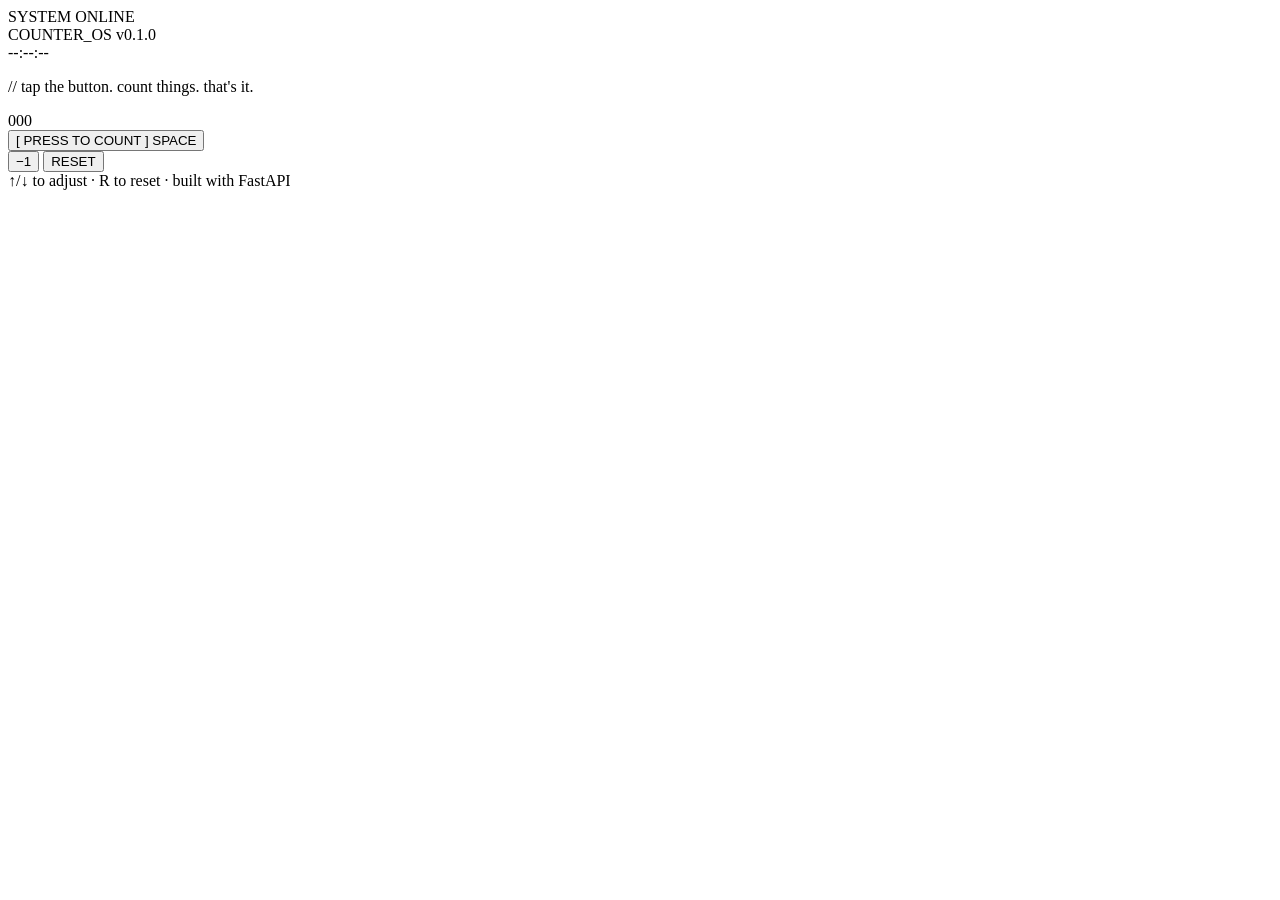
==== frontend/index.html @ a890f817 "ok" ====
<!doctype html>
<html lang="en">
<head>
<meta charset="utf-8" />
<meta name="viewport" content="width=device-width,initial-scale=1" />
<title>COUNTER.exe // press to count</title>
<link rel="preconnect" href="https://fonts.googleapis.com" />
<link rel="preconnect" href="https://fonts.gstatic.com" crossorigin />
<link href="https://fonts.googleapis.com/css2?family=JetBrains+Mono:wght@400;500;700;800&family=Space+Grotesk:wght@400;500;700&display=swap" rel="stylesheet" />
<link rel="stylesheet" href="/style.css" />
</head>
<body>
  <!-- Scanlines + grain overlay -->
  <div class="scanlines" aria-hidden="true"></div>
  <div class="grain" aria-hidden="true"></div>

  <!-- Floating status bar -->
  <header class="status">
    <div class="status__left">
      <span class="dot"></span>
      <span class="status__label">SYSTEM ONLINE</span>
    </div>
    <div class="status__center">COUNTER_OS v0.1.0</div>
    <div class="status__right">
      <span id="clock">--:--:--</span>
    </div>
  </header>

  <main class="stage">
    <!-- Big type label -->
    <p class="kicker">// tap the button. count things. that's it.</p>

    <!-- The number — the hero -->
    <div class="counter" id="counter" data-value="0">
      <span class="counter__num" id="num">000</span>
      <span class="counter__caret" aria-hidden="true"></span>
    </div>

    <!-- Button -->
    <div class="cta-row">
      <button class="btn btn--primary" id="inc" type="button">
        <span class="btn__bracket">[</span>
        <span class="btn__label">PRESS TO COUNT</span>
        <span class="btn__bracket">]</span>
        <span class="btn__key">SPACE</span>
      </button>
    </div>

    <!-- Mini actions -->
    <div class="mini">
      <button class="chip" id="dec" type="button">−1</button>
      <button class="chip chip--danger" id="reset" type="button">RESET</button>
    </div>

    <!-- Marquee log -->
    <div class="log" id="log" aria-live="polite"></div>
  </main>

  <footer class="foot">
    <span>↑/↓ to adjust · R to reset · built with FastAPI</span>
  </footer>

  <script src="/app.js"></script>
</body>
</html>
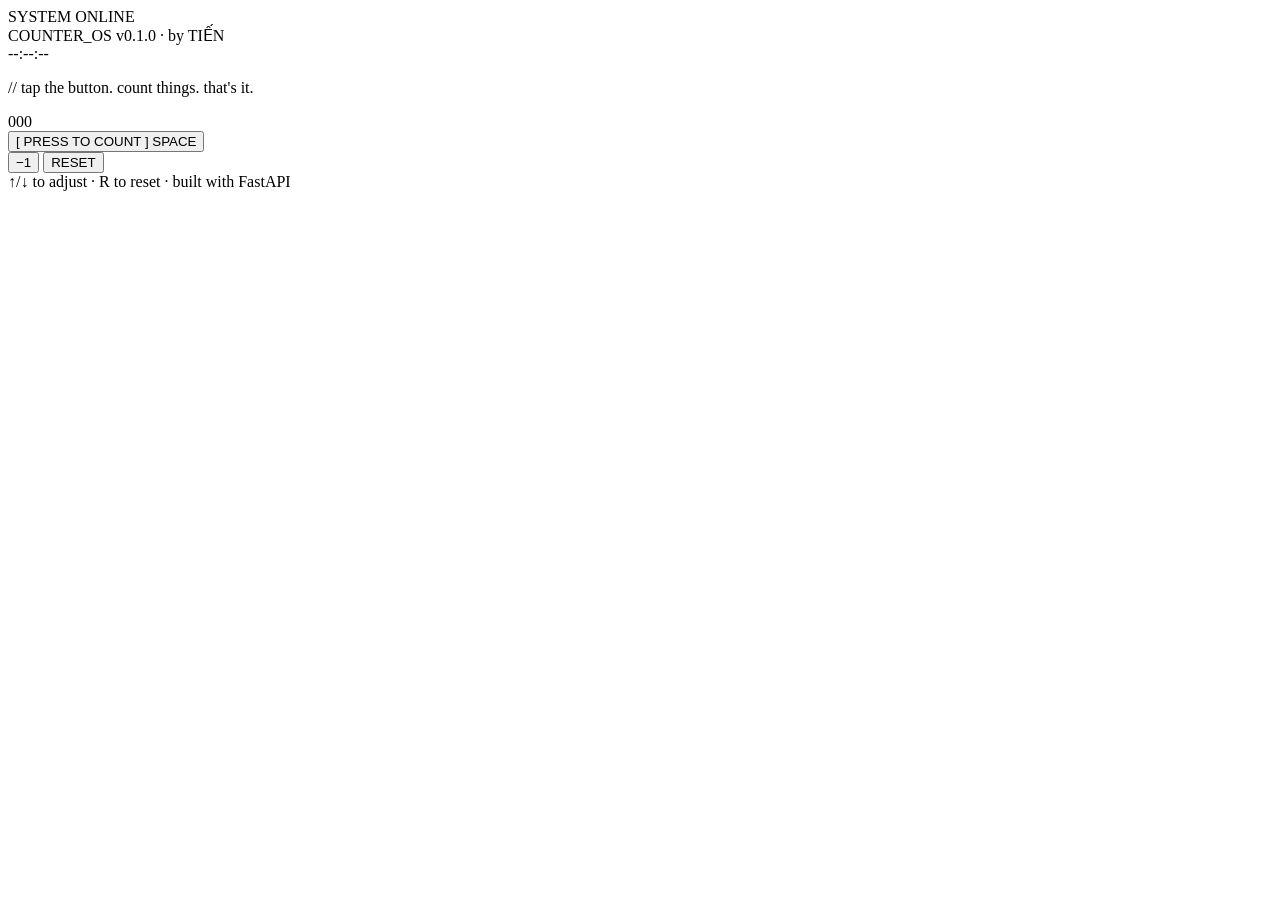
==== commit 89ee53b4: "ok" ====
--- a/frontend/index.html
+++ b/frontend/index.html
@@ -3,7 +3,7 @@
 <head>
 <meta charset="utf-8" />
 <meta name="viewport" content="width=device-width,initial-scale=1" />
-<title>COUNTER.exe // press to count</title>
+<title>COUNTER.exe // by Tiến // press to count</title>
 <link rel="preconnect" href="https://fonts.googleapis.com" />
 <link rel="preconnect" href="https://fonts.gstatic.com" crossorigin />
 <link href="https://fonts.googleapis.com/css2?family=JetBrains+Mono:wght@400;500;700;800&family=Space+Grotesk:wght@400;500;700&display=swap" rel="stylesheet" />
@@ -20,7 +20,7 @@
       <span class="dot"></span>
       <span class="status__label">SYSTEM ONLINE</span>
     </div>
-    <div class="status__center">COUNTER_OS v0.1.0</div>
+    <div class="status__center">COUNTER_OS v0.1.0 · by TIẾN</div>
     <div class="status__right">
       <span id="clock">--:--:--</span>
     </div>
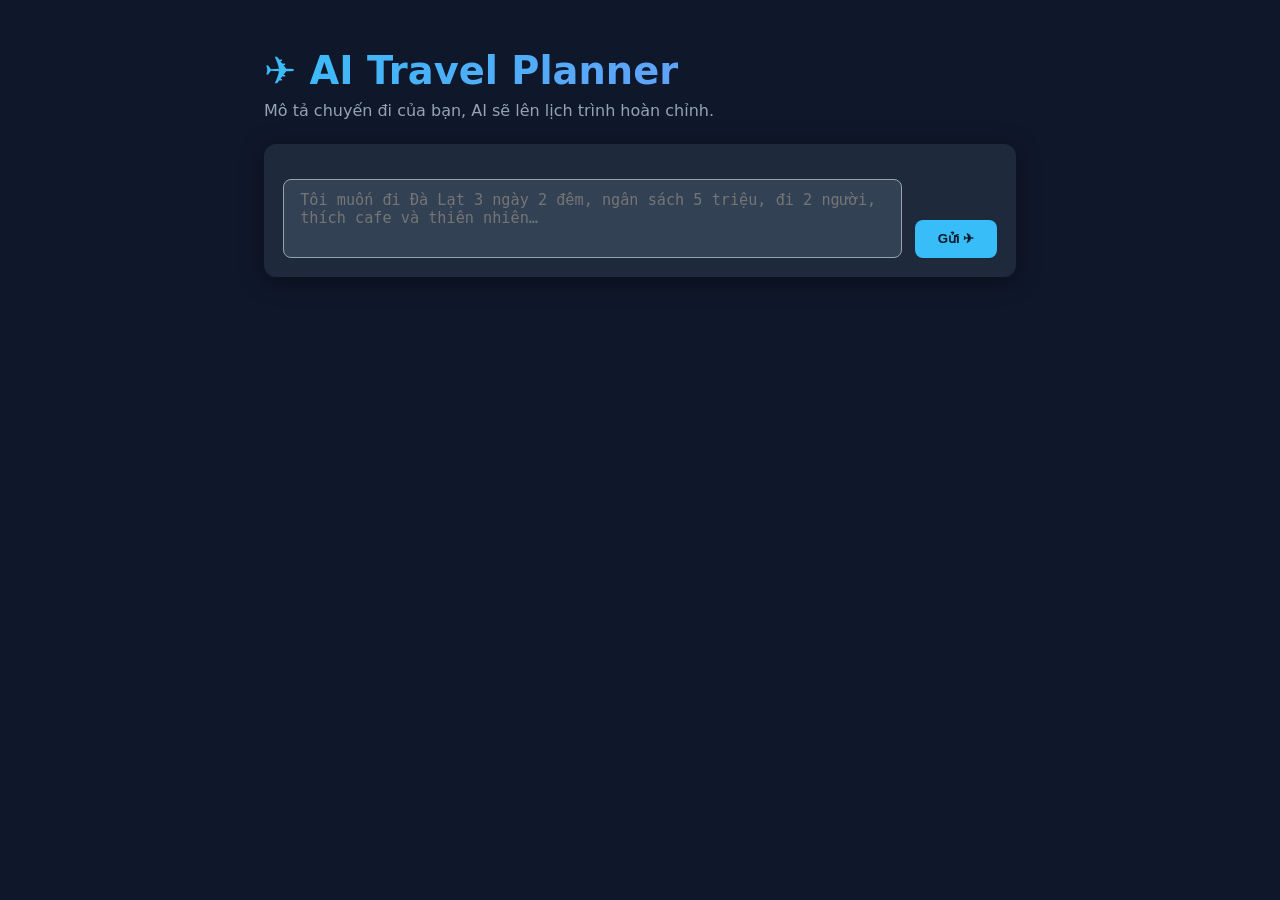
==== commit f848a51b: "ver1" ====
--- a/frontend/index.html
+++ b/frontend/index.html
@@ -1,65 +1,71 @@
-<!doctype html>
-<html lang="en">
+<!DOCTYPE html>
+<html lang="vi">
 <head>
-<meta charset="utf-8" />
-<meta name="viewport" content="width=device-width,initial-scale=1" />
-<title>COUNTER.exe // by Tiến // press to count</title>
-<link rel="preconnect" href="https://fonts.googleapis.com" />
-<link rel="preconnect" href="https://fonts.gstatic.com" crossorigin />
-<link href="https://fonts.googleapis.com/css2?family=JetBrains+Mono:wght@400;500;700;800&family=Space+Grotesk:wght@400;500;700&display=swap" rel="stylesheet" />
-<link rel="stylesheet" href="/style.css" />
+  <meta charset="UTF-8" />
+  <meta name="viewport" content="width=device-width, initial-scale=1.0" />
+  <title>AI Travel Planner</title>
+  <link rel="stylesheet" href="style.css" />
+  <!-- Mapbox GL JS -->
+  <link href="https://api.mapbox.com/mapbox-gl-js/v3.6.0/mapbox-gl.css" rel="stylesheet" />
+  <script src="https://api.mapbox.com/mapbox-gl-js/v3.6.0/mapbox-gl.js"></script>
 </head>
 <body>
-  <!-- Scanlines + grain overlay -->
-  <div class="scanlines" aria-hidden="true"></div>
-  <div class="grain" aria-hidden="true"></div>
 
-  <!-- Floating status bar -->
-  <header class="status">
-    <div class="status__left">
-      <span class="dot"></span>
-      <span class="status__label">SYSTEM ONLINE</span>
+  <!-- ── Hero ───────────────────────────────────────────── -->
+  <section id="hero">
+    <div class="hero__inner">
+      <h1><span aria-hidden="true">✈</span> AI Travel Planner</h1>
+      <p class="hero__sub">Mô tả chuyến đi của bạn, AI sẽ lên lịch trình hoàn chỉnh.</p>
+
+      <div id="chat-area">
+        <div id="messages"></div>
+        <div class="input-row">
+          <textarea id="user-input" rows="3" aria-label="Mô tả chuyến đi của bạn"
+            placeholder="Tôi muốn đi Đà Lạt 3 ngày 2 đêm, ngân sách 5 triệu, đi 2 người, thích cafe và thiên nhiên…"></textarea>
+          <button id="send-btn">Gửi ✈</button>
+        </div>
+      </div>
     </div>
-    <div class="status__center">COUNTER_OS v0.1.0 · by TIẾN</div>
-    <div class="status__right">
-      <span id="clock">--:--:--</span>
-    </div>
-  </header>
+  </section>
 
-  <main class="stage">
-    <!-- Big type label -->
-    <p class="kicker">// tap the button. count things. that's it.</p>
+  <!-- ── Loading ────────────────────────────────────────── -->
+  <div id="loading" class="hidden">
+    <div class="spinner"></div>
+    <p>Đang lên lịch trình…</p>
+  </div>
 
-    <!-- The number — the hero -->
-    <div class="counter" id="counter" data-value="0">
-      <span class="counter__num" id="num">000</span>
-      <span class="counter__caret" aria-hidden="true"></span>
+  <!-- ── Result ─────────────────────────────────────────── -->
+  <main id="result" class="hidden">
+
+    <!-- Action buttons -->
+    <div id="action-bar">
+      <button class="action-btn" data-style="cheaper"><span aria-hidden="true">💰</span> Rẻ hơn</button>
+      <button class="action-btn" data-style="relaxed"><span aria-hidden="true">🌿</span> Nhẹ nhàng hơn</button>
+      <button class="action-btn" data-style="more_food"><span aria-hidden="true">🍜</span> Thêm ăn uống</button>
+      <button id="regenerate-btn" class="action-btn action-btn--primary"><span aria-hidden="true">🔄</span> Tạo lại</button>
     </div>
 
-    <!-- Button -->
-    <div class="cta-row">
-      <button class="btn btn--primary" id="inc" type="button">
-        <span class="btn__bracket">[</span>
-        <span class="btn__label">PRESS TO COUNT</span>
-        <span class="btn__bracket">]</span>
-        <span class="btn__key">SPACE</span>
-      </button>
+    <div id="result-grid">
+
+      <!-- Itinerary -->
+      <section id="itinerary-panel">
+        <h2>Lịch trình</h2>
+        <div id="itinerary-content"></div>
+      </section>
+
+      <!-- Right column: Map + Budget -->
+      <aside id="sidebar">
+        <div id="map"></div>
+        <section id="budget-panel">
+          <h2>Ngân sách dự kiến</h2>
+          <div id="budget-content"></div>
+        </section>
+      </aside>
+
     </div>
-
-    <!-- Mini actions -->
-    <div class="mini">
-      <button class="chip" id="dec" type="button">−1</button>
-      <button class="chip chip--danger" id="reset" type="button">RESET</button>
-    </div>
-
-    <!-- Marquee log -->
-    <div class="log" id="log" aria-live="polite"></div>
   </main>
 
-  <footer class="foot">
-    <span>↑/↓ to adjust · R to reset · built with FastAPI</span>
-  </footer>
-
-  <script src="/app.js"></script>
+  <script>/* Mapbox token injected via ?mapbox=TOKEN query param */</script>
+  <script src="app.js"></script>
 </body>
 </html>
--- a/frontend/style.css
+++ b/frontend/style.css
@@ -0,0 +1,81 @@
+*, *::before, *::after { box-sizing: border-box; margin: 0; padding: 0; }
+
+:root {
+  --bg: #0f172a;
+  --surface: #1e293b;
+  --surface2: #334155;
+  --accent: #38bdf8;
+  --accent2: #818cf8;
+  --text: #f1f5f9;
+  --text-muted: #94a3b8;
+  --success: #10b981;
+  --warn: #f59e0b;
+  --danger: #ef4444;
+  --radius: 12px;
+  --shadow: 0 4px 24px rgba(0,0,0,.4);
+}
+
+body { background: var(--bg); color: var(--text); font-family: 'Segoe UI', system-ui, sans-serif; min-height: 100vh; }
+
+/* ── Hero ── */
+#hero { padding: 3rem 1.5rem 2rem; max-width: 800px; margin: 0 auto; }
+.hero__inner h1 { font-size: 2.4rem; font-weight: 800; background: linear-gradient(135deg, var(--accent), var(--accent2)); -webkit-background-clip: text; background-clip: text; -webkit-text-fill-color: transparent; margin-bottom: .5rem; }
+.hero__sub { color: var(--text-muted); margin-bottom: 1.5rem; }
+
+/* ── Chat ── */
+#chat-area { background: var(--surface); border-radius: var(--radius); padding: 1.2rem; box-shadow: var(--shadow); }
+#messages { display: flex; flex-direction: column; gap: .6rem; margin-bottom: 1rem; max-height: 280px; overflow-y: auto; }
+.msg { padding: .7rem 1rem; border-radius: 8px; max-width: 88%; line-height: 1.5; }
+.msg--user { background: var(--accent2); align-self: flex-end; }
+.msg--assistant { background: var(--surface2); align-self: flex-start; }
+.input-row { display: flex; gap: .8rem; align-items: flex-end; }
+#user-input { flex: 1; background: var(--surface2); border: 1px solid var(--text-muted); border-radius: 8px; color: var(--text); padding: .7rem 1rem; resize: none; font-size: .95rem; }
+#user-input:focus { outline: none; border-color: var(--accent); }
+#send-btn { background: var(--accent); color: #0f172a; border: none; border-radius: 8px; padding: .7rem 1.4rem; font-weight: 700; cursor: pointer; white-space: nowrap; }
+#send-btn:hover { filter: brightness(1.15); }
+
+/* ── Loading ── */
+#loading { display: flex; flex-direction: column; align-items: center; gap: 1rem; padding: 4rem; }
+.spinner { width: 48px; height: 48px; border: 4px solid var(--surface2); border-top-color: var(--accent); border-radius: 50%; animation: spin .8s linear infinite; }
+@keyframes spin { to { transform: rotate(360deg); } }
+@media (prefers-reduced-motion: reduce) { .spinner { animation: none; } }
+
+/* ── Result ── */
+#result { max-width: 1400px; margin: 0 auto; padding: 1rem 1.5rem 3rem; }
+#action-bar { display: flex; flex-wrap: wrap; gap: .6rem; margin-bottom: 1.5rem; }
+.action-btn { background: var(--surface); border: 1px solid var(--surface2); color: var(--text); border-radius: 20px; padding: .5rem 1.1rem; cursor: pointer; font-size: .9rem; transition: background .15s; }
+.action-btn:hover { background: var(--surface2); }
+.action-btn--primary { background: var(--accent); color: #0f172a; border-color: var(--accent); font-weight: 700; }
+#result-grid { display: grid; grid-template-columns: 1fr 420px; gap: 1.5rem; }
+@media (max-width: 1000px) { #result-grid { grid-template-columns: 1fr; } }
+
+/* ── Itinerary ── */
+#itinerary-panel h2, #budget-panel h2 { font-size: 1.2rem; font-weight: 700; margin-bottom: 1rem; color: var(--accent); }
+.day-block { margin-bottom: 2rem; }
+.day-title { font-size: 1rem; font-weight: 700; color: var(--accent2); margin-bottom: .8rem; padding: .4rem .8rem; background: var(--surface); border-radius: 8px; display: inline-block; }
+.place-card { display: flex; gap: 1rem; background: var(--surface); border-radius: var(--radius); padding: .9rem 1rem; margin-bottom: .6rem; }
+.place-img { width: 90px; height: 70px; object-fit: cover; border-radius: 8px; flex-shrink: 0; background: var(--surface2); }
+.place-info { flex: 1; min-width: 0; }
+.place-time { font-size: .78rem; color: var(--text-muted); margin-bottom: .2rem; }
+.place-name { font-weight: 700; font-size: 1rem; white-space: nowrap; overflow: hidden; text-overflow: ellipsis; }
+.place-meta { display: flex; flex-wrap: wrap; gap: .5rem; margin-top: .3rem; font-size: .8rem; }
+.badge { background: var(--surface2); border-radius: 12px; padding: .2rem .55rem; }
+.badge--cost { color: var(--warn); }
+.badge--rating { color: var(--success); }
+.badge--travel { color: var(--text-muted); }
+.place-reason { font-size: .82rem; color: var(--text-muted); margin-top: .3rem; font-style: italic; }
+
+/* ── Map ── */
+#map { height: 380px; border-radius: var(--radius); overflow: hidden; margin-bottom: 1.5rem; }
+
+/* ── Budget ── */
+#budget-panel { background: var(--surface); border-radius: var(--radius); padding: 1.2rem; }
+.budget-row { display: flex; justify-content: space-between; padding: .45rem 0; border-bottom: 1px solid var(--surface2); font-size: .93rem; }
+.budget-row:last-child { border-bottom: none; }
+.budget-total { font-weight: 800; font-size: 1.05rem; color: var(--accent); }
+.budget-over { color: var(--danger); }
+.budget-ok { color: var(--success); }
+.warning-item { background: rgba(245,158,11,.12); border-left: 3px solid var(--warn); border-radius: 6px; padding: .5rem .8rem; margin-top: .6rem; font-size: .85rem; color: var(--warn); }
+
+/* ── Util ── */
+.hidden { display: none !important; }
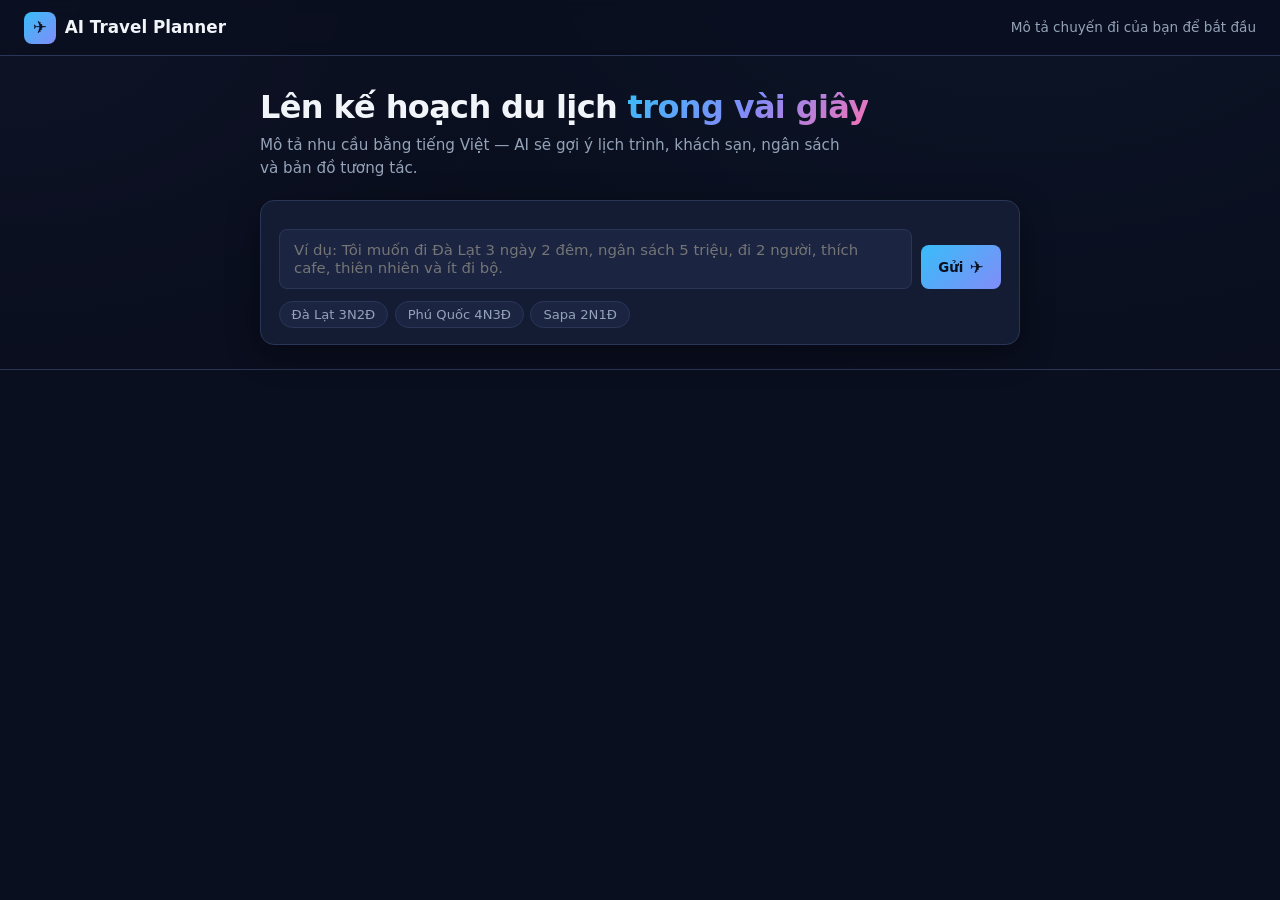
==== commit 99e89bcc: "ver2" ====
--- a/frontend/index.html
+++ b/frontend/index.html
@@ -3,69 +3,141 @@
 <head>
   <meta charset="UTF-8" />
   <meta name="viewport" content="width=device-width, initial-scale=1.0" />
-  <title>AI Travel Planner</title>
+  <title>AI Travel Planner Agent</title>
   <link rel="stylesheet" href="style.css" />
-  <!-- Mapbox GL JS -->
   <link href="https://api.mapbox.com/mapbox-gl-js/v3.6.0/mapbox-gl.css" rel="stylesheet" />
   <script src="https://api.mapbox.com/mapbox-gl-js/v3.6.0/mapbox-gl.js"></script>
 </head>
 <body>
 
-  <!-- ── Hero ───────────────────────────────────────────── -->
-  <section id="hero">
-    <div class="hero__inner">
-      <h1><span aria-hidden="true">✈</span> AI Travel Planner</h1>
-      <p class="hero__sub">Mô tả chuyến đi của bạn, AI sẽ lên lịch trình hoàn chỉnh.</p>
+  <!-- ── Top bar ────────────────────────────────────────── -->
+  <header id="topbar">
+    <div class="topbar__brand">
+      <span class="logo">✈</span>
+      <span>AI Travel Planner</span>
+    </div>
+    <div class="topbar__hint" id="topbar-hint">Mô tả chuyến đi của bạn để bắt đầu</div>
+  </header>
 
+  <!-- ── Chat (always visible) ──────────────────────────── -->
+  <section id="chat-section">
+    <div id="chat-wrapper">
+      <div class="chat-header" id="chat-header-hero">
+        <h1>Lên kế hoạch du lịch <span class="grad">trong vài giây</span></h1>
+        <p class="hero__sub">Mô tả nhu cầu bằng tiếng Việt — AI sẽ gợi ý lịch trình, khách sạn, ngân sách và bản đồ tương tác.</p>
+      </div>
       <div id="chat-area">
         <div id="messages"></div>
+        <!-- Inline loading inside chat -->
+        <div id="inline-loading" class="hidden">
+          <div class="inline-loading__inner">
+            <div class="inline-spinner"></div>
+            <span id="inline-loading-text">Đang xử lý…</span>
+          </div>
+        </div>
         <div class="input-row">
-          <textarea id="user-input" rows="3" aria-label="Mô tả chuyến đi của bạn"
-            placeholder="Tôi muốn đi Đà Lạt 3 ngày 2 đêm, ngân sách 5 triệu, đi 2 người, thích cafe và thiên nhiên…"></textarea>
-          <button id="send-btn">Gửi ✈</button>
+          <textarea id="user-input" rows="2" aria-label="Mô tả chuyến đi của bạn"
+            placeholder="Ví dụ: Tôi muốn đi Đà Lạt 3 ngày 2 đêm, ngân sách 5 triệu, đi 2 người, thích cafe, thiên nhiên và ít đi bộ."></textarea>
+          <button id="send-btn">
+            <span class="send-label">Gửi</span>
+            <span class="send-icon" aria-hidden="true">✈</span>
+          </button>
+        </div>
+        <div class="quick-prompts" id="quick-prompts">
+          <button class="chip" data-prompt="Tôi muốn đi Đà Lạt 3 ngày 2 đêm, ngân sách 5 triệu, 2 người, thích cafe và thiên nhiên, ít đi bộ.">Đà Lạt 3N2Đ</button>
+          <button class="chip" data-prompt="Phú Quốc 4 ngày 3 đêm, 2 người, ngân sách 15 triệu, thích biển và hải sản.">Phú Quốc 4N3Đ</button>
+          <button class="chip" data-prompt="Sapa 2 ngày 1 đêm, 4 người, ngân sách 6 triệu, thích ruộng bậc thang và văn hóa.">Sapa 2N1Đ</button>
         </div>
       </div>
     </div>
   </section>
 
-  <!-- ── Loading ────────────────────────────────────────── -->
-  <div id="loading" class="hidden">
-    <div class="spinner"></div>
-    <p>Đang lên lịch trình…</p>
-  </div>
-
-  <!-- ── Result ─────────────────────────────────────────── -->
+  <!-- ── Result ──────────────────────────────────────────── -->
   <main id="result" class="hidden">
 
-    <!-- Action buttons -->
+    <!-- Summary header -->
+    <section id="summary">
+      <div class="summary__dest">
+        <h2 id="summary-dest">—</h2>
+        <div class="summary__meta" id="summary-meta"></div>
+      </div>
+      <div class="summary__chips" id="summary-chips"></div>
+    </section>
+
+    <!-- Action bar -->
     <div id="action-bar">
       <button class="action-btn" data-style="cheaper"><span aria-hidden="true">💰</span> Rẻ hơn</button>
       <button class="action-btn" data-style="relaxed"><span aria-hidden="true">🌿</span> Nhẹ nhàng hơn</button>
       <button class="action-btn" data-style="more_food"><span aria-hidden="true">🍜</span> Thêm ăn uống</button>
       <button id="regenerate-btn" class="action-btn action-btn--primary"><span aria-hidden="true">🔄</span> Tạo lại</button>
+      <button id="new-trip-btn" class="action-btn action-btn--ghost"><span aria-hidden="true">＋</span> Chuyến mới</button>
     </div>
 
-    <div id="result-grid">
+    <!-- Main 2-column layout: Map | Plan -->
+    <div id="result-main">
 
-      <!-- Itinerary -->
-      <section id="itinerary-panel">
-        <h2>Lịch trình</h2>
-        <div id="itinerary-content"></div>
-      </section>
+      <!-- Left: Map -->
+      <div id="map-col">
+        <div id="map-section">
+          <div id="map"></div>
+          <div id="map-legend" class="map-legend"></div>
+        </div>
+      </div>
 
-      <!-- Right column: Map + Budget -->
-      <aside id="sidebar">
-        <div id="map"></div>
-        <section id="budget-panel">
-          <h2>Ngân sách dự kiến</h2>
-          <div id="budget-content"></div>
-        </section>
-      </aside>
+      <!-- Right: Plan column -->
+      <div id="plan-col">
 
+        <!-- Place detail panel (shown on marker click) -->
+        <div id="place-detail-panel" class="hidden">
+          <div class="detail-panel__header">
+            <button id="detail-back-btn" class="detail-back-btn" aria-label="Quay lại lịch trình">
+              ← Lịch trình
+            </button>
+            <span class="detail-panel__day-badge" id="detail-day-badge"></span>
+          </div>
+          <div class="detail-panel__gallery">
+            <img id="detail-main-img" alt="" />
+            <div class="detail-panel__thumbs" id="detail-thumbs"></div>
+            <button class="detail-nav detail-nav--prev" id="detail-prev" aria-label="Ảnh trước">‹</button>
+            <button class="detail-nav detail-nav--next" id="detail-next" aria-label="Ảnh sau">›</button>
+          </div>
+          <div class="detail-panel__body">
+            <div class="detail-panel__type" id="detail-type"></div>
+            <h3 id="detail-title">—</h3>
+            <div class="detail-panel__badges" id="detail-badges"></div>
+            <p class="detail-panel__reason" id="detail-reason"></p>
+            <div class="detail-panel__meta" id="detail-meta"></div>
+            <div class="detail-panel__address" id="detail-address"></div>
+            <div class="detail-panel__actions">
+              <a id="detail-directions" class="modal__btn modal__btn--primary" target="_blank" rel="noopener">🗺 Chỉ đường</a>
+              <button id="detail-flyto" class="modal__btn">📍 Zoom bản đồ</button>
+            </div>
+          </div>
+        </div>
+
+        <!-- Itinerary + sidebar (shown when no detail panel) -->
+        <div id="plan-content">
+          <section id="itinerary-panel">
+            <h2><span aria-hidden="true">📅</span> Lịch trình</h2>
+            <div id="itinerary-content"></div>
+          </section>
+
+          <aside id="sidebar">
+            <section id="budget-panel">
+              <h2><span aria-hidden="true">💼</span> Ngân sách dự kiến</h2>
+              <div id="budget-content"></div>
+            </section>
+            <section id="hotel-panel" class="hidden">
+              <h2><span aria-hidden="true">🏨</span> Khách sạn gợi ý</h2>
+              <div id="hotel-content"></div>
+            </section>
+          </aside>
+        </div>
+
+      </div>
     </div>
   </main>
 
-  <script>/* Mapbox token injected via ?mapbox=TOKEN query param */</script>
   <script src="app.js"></script>
 </body>
 </html>
--- a/frontend/style.css
+++ b/frontend/style.css
@@ -1,81 +1,826 @@
-*, *::before, *::after { box-sizing: border-box; margin: 0; padding: 0; }
-
+/* ── Design tokens ───────────────────────────────────── */
 :root {
-  --bg: #0f172a;
-  --surface: #1e293b;
-  --surface2: #334155;
+  --bg: #0a0f1f;
+  --bg-soft: #0f172a;
+  --surface: #131c33;
+  --surface-2: #1b2542;
+  --surface-3: #243057;
+  --border: #2a3658;
   --accent: #38bdf8;
-  --accent2: #818cf8;
+  --accent-2: #818cf8;
+  --accent-3: #f472b6;
   --text: #f1f5f9;
   --text-muted: #94a3b8;
+  --text-dim: #64748b;
   --success: #10b981;
   --warn: #f59e0b;
   --danger: #ef4444;
-  --radius: 12px;
-  --shadow: 0 4px 24px rgba(0,0,0,.4);
-}
-
-body { background: var(--bg); color: var(--text); font-family: 'Segoe UI', system-ui, sans-serif; min-height: 100vh; }
-
-/* ── Hero ── */
-#hero { padding: 3rem 1.5rem 2rem; max-width: 800px; margin: 0 auto; }
-.hero__inner h1 { font-size: 2.4rem; font-weight: 800; background: linear-gradient(135deg, var(--accent), var(--accent2)); -webkit-background-clip: text; background-clip: text; -webkit-text-fill-color: transparent; margin-bottom: .5rem; }
-.hero__sub { color: var(--text-muted); margin-bottom: 1.5rem; }
-
-/* ── Chat ── */
-#chat-area { background: var(--surface); border-radius: var(--radius); padding: 1.2rem; box-shadow: var(--shadow); }
-#messages { display: flex; flex-direction: column; gap: .6rem; margin-bottom: 1rem; max-height: 280px; overflow-y: auto; }
-.msg { padding: .7rem 1rem; border-radius: 8px; max-width: 88%; line-height: 1.5; }
-.msg--user { background: var(--accent2); align-self: flex-end; }
-.msg--assistant { background: var(--surface2); align-self: flex-start; }
-.input-row { display: flex; gap: .8rem; align-items: flex-end; }
-#user-input { flex: 1; background: var(--surface2); border: 1px solid var(--text-muted); border-radius: 8px; color: var(--text); padding: .7rem 1rem; resize: none; font-size: .95rem; }
+  --radius: 14px;
+  --radius-sm: 8px;
+  --shadow-sm: 0 2px 8px rgba(0, 0, 0, .25);
+  --shadow: 0 8px 32px rgba(0, 0, 0, .4);
+  --shadow-lg: 0 24px 60px rgba(0, 0, 0, .55);
+  --ease: cubic-bezier(.2, .8, .2, 1);
+  --topbar-h: 56px;
+  --chat-max: 760px;
+}
+
+* { box-sizing: border-box; margin: 0; padding: 0; }
+html, body { height: 100%; }
+
+body {
+  background: radial-gradient(1200px 800px at 80% -10%, rgba(56,189,248,.08), transparent 60%),
+              radial-gradient(900px 600px at 0% 0%, rgba(129,140,248,.08), transparent 60%),
+              var(--bg);
+  color: var(--text);
+  font-family: 'Inter', 'Segoe UI', system-ui, -apple-system, sans-serif;
+  min-height: 100vh;
+  line-height: 1.5;
+  -webkit-font-smoothing: antialiased;
+}
+
+button { font-family: inherit; }
+.hidden { display: none !important; }
+
+/* ── Topbar ───────────────────────────────────────────── */
+#topbar {
+  display: flex;
+  align-items: center;
+  justify-content: space-between;
+  padding: 0 1.5rem;
+  height: var(--topbar-h);
+  border-bottom: 1px solid var(--border);
+  background: rgba(10, 15, 31, .85);
+  backdrop-filter: blur(8px);
+  position: sticky;
+  top: 0;
+  z-index: 50;
+}
+
+.topbar__brand {
+  display: flex;
+  align-items: center;
+  gap: .55rem;
+  font-weight: 700;
+  font-size: 1.05rem;
+}
+
+.logo {
+  display: inline-grid;
+  place-items: center;
+  width: 32px;
+  height: 32px;
+  border-radius: 8px;
+  background: linear-gradient(135deg, var(--accent), var(--accent-2));
+  color: #0a0f1f;
+  font-size: 1.05rem;
+}
+
+.topbar__hint { color: var(--text-muted); font-size: .85rem; }
+
+/* ── Chat section (always visible) ───────────────────── */
+#chat-section {
+  padding: 2rem 1.5rem 1.5rem;
+  border-bottom: 1px solid var(--border);
+  background: rgba(10,15,31,.5);
+}
+
+#chat-wrapper {
+  max-width: var(--chat-max);
+  margin: 0 auto;
+}
+
+.chat-header { margin-bottom: 1.25rem; }
+.chat-header h1 {
+  font-size: 2rem;
+  font-weight: 800;
+  letter-spacing: -.02em;
+  line-height: 1.2;
+  margin-bottom: .5rem;
+}
+
+/* Compact header when result is showing */
+#chat-section.compact .chat-header h1 { font-size: 1.2rem; margin-bottom: .2rem; }
+#chat-section.compact .hero__sub { display: none; }
+#chat-section.compact .quick-prompts { display: none; }
+#chat-section.compact { padding: 1rem 1.5rem; }
+#chat-section.compact #messages { max-height: 180px; }
+
+.grad {
+  background: linear-gradient(135deg, var(--accent), var(--accent-2), var(--accent-3));
+  -webkit-background-clip: text;
+  background-clip: text;
+  -webkit-text-fill-color: transparent;
+}
+
+.hero__sub {
+  color: var(--text-muted);
+  font-size: .95rem;
+  max-width: 600px;
+}
+
+/* ── Chat area ────────────────────────────────────────── */
+#chat-area {
+  background: var(--surface);
+  border: 1px solid var(--border);
+  border-radius: var(--radius);
+  padding: 1rem 1.1rem;
+  box-shadow: var(--shadow);
+}
+
+#messages {
+  display: flex;
+  flex-direction: column;
+  gap: .5rem;
+  max-height: 260px;
+  overflow-y: auto;
+  padding-right: .25rem;
+  scroll-behavior: smooth;
+}
+
+#messages:not(:empty) { margin-bottom: .75rem; }
+#messages::-webkit-scrollbar { width: 5px; }
+#messages::-webkit-scrollbar-thumb { background: var(--border); border-radius: 3px; }
+
+.msg {
+  padding: .6rem .9rem;
+  border-radius: 12px;
+  max-width: 88%;
+  line-height: 1.5;
+  font-size: .93rem;
+  animation: pop .22s var(--ease);
+  word-wrap: break-word;
+}
+
+.msg--user {
+  background: linear-gradient(135deg, var(--accent-2), var(--accent));
+  color: #0a0f1f;
+  align-self: flex-end;
+  font-weight: 500;
+}
+
+.msg--assistant {
+  background: var(--surface-2);
+  align-self: flex-start;
+  border: 1px solid var(--border);
+}
+
+/* ── Inline loading ───────────────────────────────────── */
+#inline-loading {
+  padding: .65rem 0 .5rem;
+}
+
+.inline-loading__inner {
+  display: flex;
+  align-items: center;
+  gap: .7rem;
+  padding: .55rem .9rem;
+  background: var(--surface-2);
+  border: 1px solid var(--border);
+  border-radius: 12px;
+  max-width: 320px;
+  animation: pop .22s var(--ease);
+}
+
+.inline-spinner {
+  width: 18px;
+  height: 18px;
+  border: 2.5px solid var(--surface-3);
+  border-top-color: var(--accent);
+  border-radius: 50%;
+  flex-shrink: 0;
+  animation: spin .75s linear infinite;
+}
+
+#inline-loading-text {
+  color: var(--text-muted);
+  font-size: .88rem;
+}
+
+/* ── Input row ────────────────────────────────────────── */
+.input-row {
+  display: flex;
+  gap: .55rem;
+  align-items: flex-end;
+  margin-top: .75rem;
+}
+
+#user-input {
+  flex: 1;
+  background: var(--surface-2);
+  border: 1px solid var(--border);
+  border-radius: var(--radius-sm);
+  color: var(--text);
+  padding: .7rem .9rem;
+  resize: none;
+  font-size: .93rem;
+  font-family: inherit;
+  transition: border-color .15s;
+}
+
 #user-input:focus { outline: none; border-color: var(--accent); }
-#send-btn { background: var(--accent); color: #0f172a; border: none; border-radius: 8px; padding: .7rem 1.4rem; font-weight: 700; cursor: pointer; white-space: nowrap; }
-#send-btn:hover { filter: brightness(1.15); }
-
-/* ── Loading ── */
-#loading { display: flex; flex-direction: column; align-items: center; gap: 1rem; padding: 4rem; }
-.spinner { width: 48px; height: 48px; border: 4px solid var(--surface2); border-top-color: var(--accent); border-radius: 50%; animation: spin .8s linear infinite; }
+
+#send-btn {
+  background: linear-gradient(135deg, var(--accent), var(--accent-2));
+  color: #0a0f1f;
+  border: none;
+  border-radius: var(--radius-sm);
+  padding: .75rem 1.1rem;
+  font-weight: 700;
+  cursor: pointer;
+  display: flex;
+  align-items: center;
+  gap: .4rem;
+  transition: transform .12s var(--ease), box-shadow .12s var(--ease);
+  white-space: nowrap;
+}
+
+#send-btn:hover { transform: translateY(-1px); box-shadow: 0 6px 16px rgba(56,189,248,.3); }
+#send-btn:active { transform: translateY(0); }
+#send-btn:disabled { opacity: .55; cursor: not-allowed; transform: none; box-shadow: none; }
+.send-icon { font-size: 1.05rem; }
+
+.quick-prompts {
+  display: flex;
+  flex-wrap: wrap;
+  gap: .4rem;
+  margin-top: .75rem;
+}
+
+.chip {
+  background: var(--surface-2);
+  border: 1px solid var(--border);
+  color: var(--text-muted);
+  border-radius: 999px;
+  padding: .3rem .75rem;
+  font-size: .82rem;
+  cursor: pointer;
+  transition: all .15s;
+}
+
+.chip:hover { color: var(--text); border-color: var(--accent); background: var(--surface-3); }
+
+/* ── Animations ───────────────────────────────────────── */
 @keyframes spin { to { transform: rotate(360deg); } }
-@media (prefers-reduced-motion: reduce) { .spinner { animation: none; } }
-
-/* ── Result ── */
-#result { max-width: 1400px; margin: 0 auto; padding: 1rem 1.5rem 3rem; }
-#action-bar { display: flex; flex-wrap: wrap; gap: .6rem; margin-bottom: 1.5rem; }
-.action-btn { background: var(--surface); border: 1px solid var(--surface2); color: var(--text); border-radius: 20px; padding: .5rem 1.1rem; cursor: pointer; font-size: .9rem; transition: background .15s; }
-.action-btn:hover { background: var(--surface2); }
-.action-btn--primary { background: var(--accent); color: #0f172a; border-color: var(--accent); font-weight: 700; }
-#result-grid { display: grid; grid-template-columns: 1fr 420px; gap: 1.5rem; }
-@media (max-width: 1000px) { #result-grid { grid-template-columns: 1fr; } }
-
-/* ── Itinerary ── */
-#itinerary-panel h2, #budget-panel h2 { font-size: 1.2rem; font-weight: 700; margin-bottom: 1rem; color: var(--accent); }
-.day-block { margin-bottom: 2rem; }
-.day-title { font-size: 1rem; font-weight: 700; color: var(--accent2); margin-bottom: .8rem; padding: .4rem .8rem; background: var(--surface); border-radius: 8px; display: inline-block; }
-.place-card { display: flex; gap: 1rem; background: var(--surface); border-radius: var(--radius); padding: .9rem 1rem; margin-bottom: .6rem; }
-.place-img { width: 90px; height: 70px; object-fit: cover; border-radius: 8px; flex-shrink: 0; background: var(--surface2); }
+@keyframes fadeUp { from { opacity: 0; transform: translateY(10px); } to { opacity: 1; transform: none; } }
+@keyframes fadeIn { from { opacity: 0; } to { opacity: 1; } }
+@keyframes pop { from { opacity: 0; transform: scale(.97); } to { opacity: 1; transform: none; } }
+@keyframes slideInRight { from { opacity: 0; transform: translateX(18px); } to { opacity: 1; transform: none; } }
+
+@media (prefers-reduced-motion: reduce) {
+  .inline-spinner, * { animation-duration: 0s !important; transition-duration: 0s !important; }
+}
+
+/* ── Result ───────────────────────────────────────────── */
+#result {
+  padding: 1.25rem 1.5rem 3rem;
+  animation: fadeUp .4s var(--ease);
+}
+
+/* Summary */
+#summary {
+  display: flex;
+  flex-wrap: wrap;
+  align-items: center;
+  justify-content: space-between;
+  gap: .75rem;
+  margin-bottom: 1rem;
+  max-width: 100%;
+}
+
+.summary__dest h2 {
+  font-size: 1.6rem;
+  font-weight: 800;
+  letter-spacing: -.01em;
+}
+
+.summary__meta { color: var(--text-muted); font-size: .88rem; margin-top: .1rem; }
+
+.summary__chips { display: flex; flex-wrap: wrap; gap: .4rem; }
+
+.summary-chip {
+  background: var(--surface);
+  border: 1px solid var(--border);
+  border-radius: 999px;
+  padding: .25rem .7rem;
+  font-size: .8rem;
+  color: var(--text-muted);
+}
+
+/* Action bar */
+#action-bar {
+  display: flex;
+  flex-wrap: wrap;
+  gap: .5rem;
+  margin-bottom: 1.25rem;
+}
+
+.action-btn {
+  background: var(--surface);
+  border: 1px solid var(--border);
+  color: var(--text);
+  border-radius: 999px;
+  padding: .5rem 1rem;
+  cursor: pointer;
+  font-size: .88rem;
+  display: inline-flex;
+  align-items: center;
+  gap: .4rem;
+  transition: all .15s var(--ease);
+}
+
+.action-btn:hover { background: var(--surface-2); border-color: var(--accent); transform: translateY(-1px); }
+.action-btn--primary { background: linear-gradient(135deg, var(--accent), var(--accent-2)); color: #0a0f1f; border-color: transparent; font-weight: 700; }
+.action-btn--ghost { background: transparent; border-style: dashed; }
+
+/* ── Result main: 2-column ────────────────────────────── */
+#result-main {
+  display: grid;
+  grid-template-columns: 1fr 420px;
+  gap: 1.25rem;
+  align-items: start;
+}
+
+/* Map column */
+#map-col {
+  position: sticky;
+  top: calc(var(--topbar-h) + 8px);
+}
+
+#map-section {
+  position: relative;
+  border-radius: var(--radius);
+  overflow: hidden;
+  box-shadow: var(--shadow);
+  border: 1px solid var(--border);
+}
+
+#map {
+  height: calc(100vh - var(--topbar-h) - 180px);
+  min-height: 480px;
+  max-height: 820px;
+  width: 100%;
+  background: var(--bg-soft);
+}
+
+.map-legend {
+  position: absolute;
+  top: 12px;
+  left: 12px;
+  background: rgba(15, 23, 42, .88);
+  backdrop-filter: blur(6px);
+  border: 1px solid var(--border);
+  border-radius: var(--radius-sm);
+  padding: .5rem .75rem;
+  display: flex;
+  flex-direction: column;
+  gap: .3rem;
+  z-index: 2;
+  font-size: .8rem;
+}
+
+.map-legend__row { display: flex; align-items: center; gap: .45rem; }
+.map-legend__dot { width: 9px; height: 9px; border-radius: 50%; flex-shrink: 0; }
+
+/* Plan column */
+#plan-col {
+  display: flex;
+  flex-direction: column;
+  gap: 1.25rem;
+  min-width: 0;
+}
+
+/* ── Place detail panel ───────────────────────────────── */
+#place-detail-panel {
+  background: var(--surface);
+  border: 1px solid var(--border);
+  border-radius: var(--radius);
+  overflow: hidden;
+  box-shadow: var(--shadow);
+  animation: slideInRight .3s var(--ease);
+}
+
+.detail-panel__header {
+  display: flex;
+  align-items: center;
+  justify-content: space-between;
+  padding: .75rem 1rem;
+  border-bottom: 1px solid var(--border);
+  background: var(--surface-2);
+}
+
+.detail-back-btn {
+  background: none;
+  border: 1px solid var(--border);
+  color: var(--text-muted);
+  border-radius: var(--radius-sm);
+  padding: .35rem .75rem;
+  font-size: .83rem;
+  cursor: pointer;
+  transition: all .15s;
+  display: flex;
+  align-items: center;
+  gap: .3rem;
+}
+
+.detail-back-btn:hover { color: var(--text); border-color: var(--accent); }
+
+.detail-panel__day-badge {
+  font-size: .75rem;
+  background: var(--surface-3);
+  border: 1px solid var(--border);
+  color: var(--text-muted);
+  border-radius: 999px;
+  padding: .2rem .6rem;
+}
+
+.detail-panel__gallery {
+  position: relative;
+  background: #000;
+  aspect-ratio: 16 / 9;
+  overflow: hidden;
+}
+
+#detail-main-img {
+  width: 100%;
+  height: 100%;
+  object-fit: cover;
+  transition: opacity .2s;
+}
+
+.detail-panel__thumbs {
+  position: absolute;
+  bottom: 8px;
+  left: 50%;
+  transform: translateX(-50%);
+  display: flex;
+  gap: 4px;
+  z-index: 1;
+}
+
+.detail-thumb {
+  width: 44px;
+  height: 32px;
+  border-radius: 4px;
+  object-fit: cover;
+  cursor: pointer;
+  border: 2px solid transparent;
+  opacity: .6;
+  transition: all .15s;
+}
+
+.detail-thumb:hover { opacity: 1; }
+.detail-thumb.active { opacity: 1; border-color: var(--accent); }
+
+.detail-nav {
+  position: absolute;
+  top: 50%;
+  transform: translateY(-50%);
+  background: rgba(0,0,0,.55);
+  color: white;
+  border: none;
+  width: 36px;
+  height: 36px;
+  border-radius: 50%;
+  font-size: 1.4rem;
+  cursor: pointer;
+  z-index: 1;
+  display: grid;
+  place-items: center;
+  transition: background .15s;
+}
+
+.detail-nav:hover { background: rgba(0,0,0,.85); }
+.detail-nav--prev { left: 8px; }
+.detail-nav--next { right: 8px; }
+
+.detail-panel__body { padding: 1rem 1.1rem 1.2rem; }
+
+.detail-panel__type {
+  display: inline-block;
+  font-size: .72rem;
+  text-transform: uppercase;
+  letter-spacing: .06em;
+  color: var(--accent);
+  background: rgba(56,189,248,.12);
+  padding: .18rem .5rem;
+  border-radius: 4px;
+  margin-bottom: .4rem;
+}
+
+.detail-panel__body h3 {
+  font-size: 1.3rem;
+  font-weight: 800;
+  line-height: 1.2;
+  margin-bottom: .65rem;
+}
+
+.detail-panel__badges { display: flex; flex-wrap: wrap; gap: .35rem; margin-bottom: .8rem; }
+
+.detail-panel__reason {
+  color: var(--text-muted);
+  font-style: italic;
+  font-size: .88rem;
+  margin-bottom: .85rem;
+  line-height: 1.55;
+}
+
+.detail-panel__meta {
+  display: grid;
+  grid-template-columns: repeat(2, 1fr);
+  gap: .6rem;
+  background: var(--bg-soft);
+  border-radius: var(--radius-sm);
+  padding: .75rem .9rem;
+  margin-bottom: .85rem;
+}
+
+.detail-meta__row { display: flex; flex-direction: column; }
+.detail-meta__label { font-size: .72rem; color: var(--text-dim); margin-bottom: .1rem; }
+.detail-meta__val { font-weight: 600; font-size: .9rem; }
+
+.detail-panel__address {
+  color: var(--text-muted);
+  font-size: .85rem;
+  margin-bottom: .85rem;
+}
+
+.detail-panel__actions { display: flex; gap: .55rem; flex-wrap: wrap; }
+
+/* ── Itinerary panel ──────────────────────────────────── */
+#itinerary-panel {
+  background: var(--surface);
+  border: 1px solid var(--border);
+  border-radius: var(--radius);
+  padding: 1.1rem 1.1rem 1.2rem;
+}
+
+#itinerary-panel h2, #budget-panel h2, #hotel-panel h2 {
+  font-size: 1.1rem;
+  font-weight: 700;
+  margin-bottom: .9rem;
+  display: flex;
+  align-items: center;
+  gap: .4rem;
+}
+
+.day-block {
+  margin-bottom: 1.25rem;
+  animation: fadeUp .35s var(--ease) backwards;
+}
+
+.day-block:nth-child(1) { animation-delay: .04s; }
+.day-block:nth-child(2) { animation-delay: .09s; }
+.day-block:nth-child(3) { animation-delay: .14s; }
+
+.day-title {
+  font-size: .97rem;
+  font-weight: 700;
+  margin-bottom: .7rem;
+  padding: .45rem .85rem;
+  background: var(--surface-2);
+  border-radius: var(--radius-sm);
+  border-left: 4px solid var(--accent);
+  display: inline-flex;
+  align-items: center;
+  gap: .45rem;
+}
+
+.place-card {
+  display: flex;
+  gap: .85rem;
+  background: var(--surface-2);
+  border: 1px solid var(--border);
+  border-radius: var(--radius-sm);
+  padding: .75rem;
+  margin-bottom: .5rem;
+  cursor: pointer;
+  transition: all .15s var(--ease);
+}
+
+.place-card:hover { background: var(--surface-3); border-color: var(--accent); transform: translateX(2px); }
+.place-card.active { border-color: var(--accent); background: var(--surface-3); }
+
+.place-img-wrap {
+  width: 80px;
+  height: 68px;
+  border-radius: 7px;
+  flex-shrink: 0;
+  overflow: hidden;
+  background: var(--surface-3);
+}
+
+.place-img { width: 100%; height: 100%; object-fit: cover; transition: transform .22s var(--ease); }
+.place-card:hover .place-img { transform: scale(1.06); }
+
+.place-img-fallback {
+  width: 100%;
+  height: 100%;
+  display: grid;
+  place-items: center;
+  color: var(--text-dim);
+  font-size: 1.2rem;
+}
+
 .place-info { flex: 1; min-width: 0; }
-.place-time { font-size: .78rem; color: var(--text-muted); margin-bottom: .2rem; }
-.place-name { font-weight: 700; font-size: 1rem; white-space: nowrap; overflow: hidden; text-overflow: ellipsis; }
-.place-meta { display: flex; flex-wrap: wrap; gap: .5rem; margin-top: .3rem; font-size: .8rem; }
-.badge { background: var(--surface2); border-radius: 12px; padding: .2rem .55rem; }
+
+.place-time {
+  font-size: .75rem;
+  color: var(--text-muted);
+  margin-bottom: .12rem;
+  display: flex;
+  align-items: center;
+  gap: .35rem;
+}
+
+.place-time__dot { width: 6px; height: 6px; border-radius: 50%; flex-shrink: 0; }
+
+.place-name {
+  font-weight: 700;
+  font-size: .95rem;
+  margin-bottom: .25rem;
+  overflow: hidden;
+  text-overflow: ellipsis;
+  white-space: nowrap;
+}
+
+.place-meta { display: flex; flex-wrap: wrap; gap: .3rem; font-size: .78rem; }
+
+.badge {
+  background: var(--surface-3);
+  border-radius: 999px;
+  padding: .18rem .55rem;
+  display: inline-flex;
+  align-items: center;
+  gap: .2rem;
+}
+
 .badge--cost { color: var(--warn); }
 .badge--rating { color: var(--success); }
 .badge--travel { color: var(--text-muted); }
-.place-reason { font-size: .82rem; color: var(--text-muted); margin-top: .3rem; font-style: italic; }
-
-/* ── Map ── */
-#map { height: 380px; border-radius: var(--radius); overflow: hidden; margin-bottom: 1.5rem; }
-
-/* ── Budget ── */
-#budget-panel { background: var(--surface); border-radius: var(--radius); padding: 1.2rem; }
-.budget-row { display: flex; justify-content: space-between; padding: .45rem 0; border-bottom: 1px solid var(--surface2); font-size: .93rem; }
-.budget-row:last-child { border-bottom: none; }
+.badge--duration { color: var(--text-muted); }
+
+.place-reason {
+  font-size: .78rem;
+  color: var(--text-muted);
+  margin-top: .3rem;
+  font-style: italic;
+  display: -webkit-box;
+  -webkit-line-clamp: 2;
+  -webkit-box-orient: vertical;
+  overflow: hidden;
+}
+
+/* Sidebar */
+#sidebar { display: flex; flex-direction: column; gap: 1.25rem; }
+
+#budget-panel, #hotel-panel {
+  background: var(--surface);
+  border: 1px solid var(--border);
+  border-radius: var(--radius);
+  padding: 1.1rem;
+}
+
+.budget-row {
+  display: flex;
+  justify-content: space-between;
+  padding: .45rem 0;
+  border-bottom: 1px solid var(--border);
+  font-size: .9rem;
+}
+
+.budget-row:last-of-type { border-bottom: none; }
+.budget-row__label { color: var(--text-muted); display: flex; align-items: center; gap: .45rem; }
 .budget-total { font-weight: 800; font-size: 1.05rem; color: var(--accent); }
 .budget-over { color: var(--danger); }
 .budget-ok { color: var(--success); }
-.warning-item { background: rgba(245,158,11,.12); border-left: 3px solid var(--warn); border-radius: 6px; padding: .5rem .8rem; margin-top: .6rem; font-size: .85rem; color: var(--warn); }
-
-/* ── Util ── */
-.hidden { display: none !important; }
+
+.budget-status {
+  margin-top: .6rem;
+  padding: .45rem .7rem;
+  border-radius: var(--radius-sm);
+  font-size: .83rem;
+  display: flex;
+  align-items: center;
+  gap: .4rem;
+}
+
+.budget-status--ok { background: rgba(16,185,129,.12); color: var(--success); }
+.budget-status--over { background: rgba(239,68,68,.12); color: var(--danger); }
+
+.warning-item {
+  background: rgba(245,158,11,.1);
+  border-left: 3px solid var(--warn);
+  border-radius: 6px;
+  padding: .5rem .75rem;
+  margin-top: .5rem;
+  font-size: .83rem;
+  color: var(--warn);
+}
+
+/* Hotel */
+.hotel-card {
+  display: flex;
+  gap: .75rem;
+  background: var(--surface-2);
+  border-radius: var(--radius-sm);
+  padding: .7rem;
+  margin-top: .7rem;
+  border: 1px solid var(--border);
+}
+
+.hotel-card img { width: 64px; height: 64px; object-fit: cover; border-radius: 6px; flex-shrink: 0; }
+.hotel-card__name { font-weight: 700; font-size: .9rem; }
+.hotel-card__rating { color: var(--success); font-size: .8rem; }
+.hotel-card__price { color: var(--warn); font-size: .83rem; margin-top: .12rem; }
+
+/* ── Map markers ──────────────────────────────────────── */
+.travel-marker {
+  width: 28px;
+  height: 28px;
+  border-radius: 50%;
+  border: 2px solid white;
+  display: flex;
+  align-items: center;
+  justify-content: center;
+  font-size: 10px;
+  font-weight: 700;
+  color: white;
+  cursor: pointer;
+  box-shadow: 0 2px 8px rgba(0,0,0,.45);
+  transition: transform .15s var(--ease);
+}
+
+.travel-marker:hover { transform: scale(1.2); }
+.travel-marker.active-marker { transform: scale(1.25); box-shadow: 0 0 0 3px white, 0 4px 12px rgba(0,0,0,.5); }
+
+.mapboxgl-popup-content {
+  background: var(--surface) !important;
+  color: var(--text) !important;
+  border-radius: var(--radius-sm) !important;
+  padding: 0 !important;
+  overflow: hidden;
+  box-shadow: var(--shadow) !important;
+  min-width: 190px;
+}
+
+.mapboxgl-popup-tip { border-top-color: var(--surface) !important; border-bottom-color: var(--surface) !important; }
+.mapboxgl-popup-close { color: white !important; font-size: 1.3rem !important; padding: 0 .35rem !important; }
+
+.popup-card { cursor: pointer; }
+.popup-card img { width: 100%; height: 100px; object-fit: cover; display: block; }
+.popup-card__body { padding: .5rem .7rem; }
+.popup-card__name { font-weight: 700; font-size: .88rem; }
+.popup-card__meta { color: var(--text-muted); font-size: .76rem; margin-top: .12rem; }
+.popup-card__cta {
+  margin-top: .4rem;
+  font-size: .75rem;
+  color: var(--accent);
+  font-weight: 600;
+}
+
+/* Modal (kept for fallback) */
+.modal__btn {
+  background: var(--surface-2);
+  border: 1px solid var(--border);
+  color: var(--text);
+  border-radius: var(--radius-sm);
+  padding: .6rem 1rem;
+  font-size: .88rem;
+  cursor: pointer;
+  text-decoration: none;
+  display: inline-flex;
+  align-items: center;
+  gap: .4rem;
+  transition: all .15s var(--ease);
+}
+
+.modal__btn:hover { background: var(--surface-3); transform: translateY(-1px); }
+.modal__btn--primary {
+  background: linear-gradient(135deg, var(--accent), var(--accent-2));
+  color: #0a0f1f;
+  border: none;
+  font-weight: 700;
+}
+
+/* ── Responsive ───────────────────────────────────────── */
+@media (max-width: 1100px) {
+  #result-main {
+    grid-template-columns: 1fr;
+  }
+  #map-col {
+    position: static;
+  }
+  #map {
+    height: 420px;
+    min-height: 320px;
+  }
+}
+
+@media (max-width: 700px) {
+  .chat-header h1 { font-size: 1.5rem; }
+  #map { height: 320px; }
+  .detail-panel__meta { grid-template-columns: 1fr; }
+  #result { padding: 1rem 1rem 2.5rem; }
+  #chat-section { padding: 1.25rem 1rem 1rem; }
+}
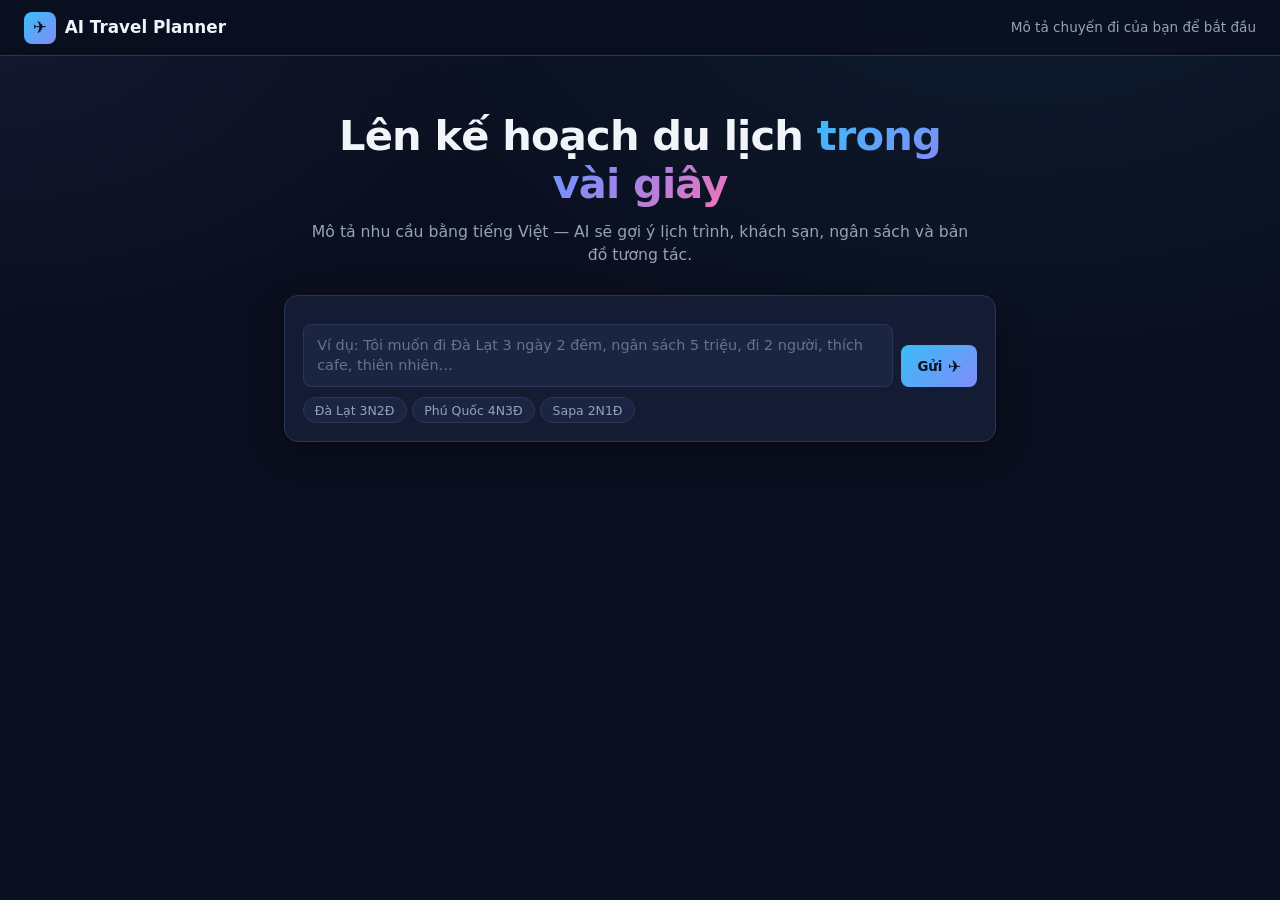
==== commit a9fdd7f1: "ver5" ====
--- a/frontend/index.html
+++ b/frontend/index.html
@@ -19,43 +19,71 @@
     <div class="topbar__hint" id="topbar-hint">Mô tả chuyến đi của bạn để bắt đầu</div>
   </header>
 
-  <!-- ── Chat (always visible) ──────────────────────────── -->
-  <section id="chat-section">
-    <div id="chat-wrapper">
-      <div class="chat-header" id="chat-header-hero">
-        <h1>Lên kế hoạch du lịch <span class="grad">trong vài giây</span></h1>
-        <p class="hero__sub">Mô tả nhu cầu bằng tiếng Việt — AI sẽ gợi ý lịch trình, khách sạn, ngân sách và bản đồ tương tác.</p>
-      </div>
-      <div id="chat-area">
-        <div id="messages"></div>
-        <!-- Inline loading inside chat -->
-        <div id="inline-loading" class="hidden">
-          <div class="inline-loading__inner">
-            <div class="inline-spinner"></div>
-            <span id="inline-loading-text">Đang xử lý…</span>
-          </div>
+  <!-- ── Hero (chỉ hiện trước khi có plan) ─────────────── -->
+  <section id="hero-section">
+    <div class="hero__inner">
+      <h1>Lên kế hoạch du lịch <span class="grad">trong vài giây</span></h1>
+      <p class="hero__sub">Mô tả nhu cầu bằng tiếng Việt — AI sẽ gợi ý lịch trình, khách sạn, ngân sách và bản đồ tương tác.</p>
+    </div>
+  </section>
+
+  <!-- ── Chat widget (hero mode → floating mode) ──────── -->
+  <div id="chat-widget" class="chat-widget--hero">
+
+    <!-- FAB: chỉ hiện khi floating + bị thu nhỏ -->
+    <button id="chat-fab" aria-label="Mở chat" class="hidden">
+      <span class="fab-icon">✈</span>
+      <span id="fab-badge" class="fab-badge hidden"></span>
+    </button>
+
+    <!-- Chat panel -->
+    <div id="chat-panel">
+      <!-- Header chỉ hiện ở floating mode -->
+      <div id="chat-panel-header" class="hidden">
+        <div class="chat-panel-header__left">
+          <span class="chat-panel-header__logo">✈</span>
+          <span class="chat-panel-header__title">AI Travel Planner</span>
+          <span class="chat-panel-header__status" id="chat-status-dot"></span>
         </div>
-        <div class="input-row">
-          <textarea id="user-input" rows="2" aria-label="Mô tả chuyến đi của bạn"
-            placeholder="Ví dụ: Tôi muốn đi Đà Lạt 3 ngày 2 đêm, ngân sách 5 triệu, đi 2 người, thích cafe, thiên nhiên và ít đi bộ."></textarea>
-          <button id="send-btn">
-            <span class="send-label">Gửi</span>
-            <span class="send-icon" aria-hidden="true">✈</span>
-          </button>
-        </div>
-        <div class="quick-prompts" id="quick-prompts">
-          <button class="chip" data-prompt="Tôi muốn đi Đà Lạt 3 ngày 2 đêm, ngân sách 5 triệu, 2 người, thích cafe và thiên nhiên, ít đi bộ.">Đà Lạt 3N2Đ</button>
-          <button class="chip" data-prompt="Phú Quốc 4 ngày 3 đêm, 2 người, ngân sách 15 triệu, thích biển và hải sản.">Phú Quốc 4N3Đ</button>
-          <button class="chip" data-prompt="Sapa 2 ngày 1 đêm, 4 người, ngân sách 6 triệu, thích ruộng bậc thang và văn hóa.">Sapa 2N1Đ</button>
+        <div class="chat-panel-header__actions">
+          <button id="new-trip-float-btn" class="chat-header-btn" title="Chuyến mới" aria-label="Tạo chuyến mới">＋</button>
+          <button id="chat-minimize-btn" class="chat-header-btn" title="Thu nhỏ" aria-label="Thu nhỏ chat">−</button>
         </div>
       </div>
+
+      <!-- Messages -->
+      <div id="messages"></div>
+
+      <!-- Inline loading -->
+      <div id="inline-loading" class="hidden">
+        <div class="inline-loading__inner">
+          <div class="inline-spinner"></div>
+          <span id="inline-loading-text">Đang xử lý…</span>
+        </div>
+      </div>
+
+      <!-- Input row -->
+      <div class="chat-panel__input">
+        <textarea id="user-input" rows="2" aria-label="Mô tả chuyến đi"
+          placeholder="Ví dụ: Tôi muốn đi Đà Lạt 3 ngày 2 đêm, ngân sách 5 triệu, đi 2 người, thích cafe, thiên nhiên…"></textarea>
+        <button id="send-btn" aria-label="Gửi">
+          <span class="send-label">Gửi</span>
+          <span class="send-icon" aria-hidden="true">✈</span>
+        </button>
+      </div>
+
+      <!-- Quick prompts -->
+      <div class="quick-prompts" id="quick-prompts">
+        <button class="chip" data-prompt="Tôi muốn đi Đà Lạt 3 ngày 2 đêm, ngân sách 5 triệu, 2 người, thích cafe và thiên nhiên, ít đi bộ.">Đà Lạt 3N2Đ</button>
+        <button class="chip" data-prompt="Phú Quốc 4 ngày 3 đêm, 2 người, ngân sách 15 triệu, thích biển và hải sản.">Phú Quốc 4N3Đ</button>
+        <button class="chip" data-prompt="Sapa 2 ngày 1 đêm, 4 người, ngân sách 6 triệu, thích ruộng bậc thang và văn hóa.">Sapa 2N1Đ</button>
+      </div>
     </div>
-  </section>
+  </div>
 
   <!-- ── Result ──────────────────────────────────────────── -->
   <main id="result" class="hidden">
 
-    <!-- Summary header -->
     <section id="summary">
       <div class="summary__dest">
         <h2 id="summary-dest">—</h2>
@@ -64,19 +92,16 @@
       <div class="summary__chips" id="summary-chips"></div>
     </section>
 
-    <!-- Action bar -->
     <div id="action-bar">
-      <button class="action-btn" data-style="cheaper"><span aria-hidden="true">💰</span> Rẻ hơn</button>
-      <button class="action-btn" data-style="relaxed"><span aria-hidden="true">🌿</span> Nhẹ nhàng hơn</button>
-      <button class="action-btn" data-style="more_food"><span aria-hidden="true">🍜</span> Thêm ăn uống</button>
-      <button id="regenerate-btn" class="action-btn action-btn--primary"><span aria-hidden="true">🔄</span> Tạo lại</button>
-      <button id="new-trip-btn" class="action-btn action-btn--ghost"><span aria-hidden="true">＋</span> Chuyến mới</button>
+      <button class="action-btn" data-style="cheaper">💰 Rẻ hơn</button>
+      <button class="action-btn" data-style="relaxed">🌿 Nhẹ nhàng hơn</button>
+      <button class="action-btn" data-style="more_food">🍜 Thêm ăn uống</button>
+      <button id="regenerate-btn" class="action-btn action-btn--primary">🔄 Tạo lại</button>
+      <button id="new-trip-btn" class="action-btn action-btn--ghost">＋ Chuyến mới</button>
     </div>
 
-    <!-- Main 2-column layout: Map | Plan -->
     <div id="result-main">
 
-      <!-- Left: Map -->
       <div id="map-col">
         <div id="map-section">
           <div id="map"></div>
@@ -84,22 +109,18 @@
         </div>
       </div>
 
-      <!-- Right: Plan column -->
       <div id="plan-col">
 
-        <!-- Place detail panel (shown on marker click) -->
         <div id="place-detail-panel" class="hidden">
           <div class="detail-panel__header">
-            <button id="detail-back-btn" class="detail-back-btn" aria-label="Quay lại lịch trình">
-              ← Lịch trình
-            </button>
+            <button id="detail-back-btn" class="detail-back-btn">← Lịch trình</button>
             <span class="detail-panel__day-badge" id="detail-day-badge"></span>
           </div>
           <div class="detail-panel__gallery">
             <img id="detail-main-img" alt="" />
             <div class="detail-panel__thumbs" id="detail-thumbs"></div>
-            <button class="detail-nav detail-nav--prev" id="detail-prev" aria-label="Ảnh trước">‹</button>
-            <button class="detail-nav detail-nav--next" id="detail-next" aria-label="Ảnh sau">›</button>
+            <button class="detail-nav detail-nav--prev" id="detail-prev">‹</button>
+            <button class="detail-nav detail-nav--next" id="detail-next">›</button>
           </div>
           <div class="detail-panel__body">
             <div class="detail-panel__type" id="detail-type"></div>
@@ -115,20 +136,18 @@
           </div>
         </div>
 
-        <!-- Itinerary + sidebar (shown when no detail panel) -->
         <div id="plan-content">
           <section id="itinerary-panel">
-            <h2><span aria-hidden="true">📅</span> Lịch trình</h2>
+            <h2>📅 Lịch trình</h2>
             <div id="itinerary-content"></div>
           </section>
-
           <aside id="sidebar">
             <section id="budget-panel">
-              <h2><span aria-hidden="true">💼</span> Ngân sách dự kiến</h2>
+              <h2>💼 Ngân sách dự kiến</h2>
               <div id="budget-content"></div>
             </section>
             <section id="hotel-panel" class="hidden">
-              <h2><span aria-hidden="true">🏨</span> Khách sạn gợi ý</h2>
+              <h2>🏨 Khách sạn gợi ý</h2>
               <div id="hotel-content"></div>
             </section>
           </aside>
--- a/frontend/style.css
+++ b/frontend/style.css
@@ -17,23 +17,28 @@
   --danger: #ef4444;
   --radius: 14px;
   --radius-sm: 8px;
-  --shadow-sm: 0 2px 8px rgba(0, 0, 0, .25);
-  --shadow: 0 8px 32px rgba(0, 0, 0, .4);
-  --shadow-lg: 0 24px 60px rgba(0, 0, 0, .55);
-  --ease: cubic-bezier(.2, .8, .2, 1);
+  --shadow-sm: 0 2px 8px rgba(0,0,0,.25);
+  --shadow: 0 8px 32px rgba(0,0,0,.4);
+  --shadow-lg: 0 24px 60px rgba(0,0,0,.55);
+  --ease: cubic-bezier(.2,.8,.2,1);
   --topbar-h: 56px;
-  --chat-max: 760px;
+  --widget-w: 380px;
+  --widget-h: 500px;
+  --fab-size: 56px;
+  --fab-bottom: 28px;
+  --fab-right: 28px;
 }
 
 * { box-sizing: border-box; margin: 0; padding: 0; }
 html, body { height: 100%; }
 
 body {
-  background: radial-gradient(1200px 800px at 80% -10%, rgba(56,189,248,.08), transparent 60%),
-              radial-gradient(900px 600px at 0% 0%, rgba(129,140,248,.08), transparent 60%),
-              var(--bg);
+  background:
+    radial-gradient(1200px 800px at 80% -10%, rgba(56,189,248,.08), transparent 60%),
+    radial-gradient(900px 600px at 0% 0%,   rgba(129,140,248,.08), transparent 60%),
+    var(--bg);
   color: var(--text);
-  font-family: 'Inter', 'Segoe UI', system-ui, -apple-system, sans-serif;
+  font-family: 'Inter','Segoe UI',system-ui,-apple-system,sans-serif;
   min-height: 100vh;
   line-height: 1.5;
   -webkit-font-smoothing: antialiased;
@@ -50,777 +55,553 @@
   padding: 0 1.5rem;
   height: var(--topbar-h);
   border-bottom: 1px solid var(--border);
-  background: rgba(10, 15, 31, .85);
-  backdrop-filter: blur(8px);
+  background: rgba(10,15,31,.88);
+  backdrop-filter: blur(10px);
   position: sticky;
   top: 0;
   z-index: 50;
 }
-
-.topbar__brand {
-  display: flex;
-  align-items: center;
-  gap: .55rem;
-  font-weight: 700;
-  font-size: 1.05rem;
-}
-
+.topbar__brand { display: flex; align-items: center; gap: .55rem; font-weight: 700; font-size: 1.05rem; }
 .logo {
-  display: inline-grid;
-  place-items: center;
-  width: 32px;
-  height: 32px;
-  border-radius: 8px;
+  display: inline-grid; place-items: center;
+  width: 32px; height: 32px; border-radius: 8px;
   background: linear-gradient(135deg, var(--accent), var(--accent-2));
-  color: #0a0f1f;
-  font-size: 1.05rem;
-}
-
+  color: #0a0f1f; font-size: 1.05rem;
+}
 .topbar__hint { color: var(--text-muted); font-size: .85rem; }
 
-/* ── Chat section (always visible) ───────────────────── */
-#chat-section {
-  padding: 2rem 1.5rem 1.5rem;
-  border-bottom: 1px solid var(--border);
-  background: rgba(10,15,31,.5);
-}
-
-#chat-wrapper {
-  max-width: var(--chat-max);
-  margin: 0 auto;
-}
-
-.chat-header { margin-bottom: 1.25rem; }
-.chat-header h1 {
-  font-size: 2rem;
-  font-weight: 800;
-  letter-spacing: -.02em;
-  line-height: 1.2;
-  margin-bottom: .5rem;
-}
-
-/* Compact header when result is showing */
-#chat-section.compact .chat-header h1 { font-size: 1.2rem; margin-bottom: .2rem; }
-#chat-section.compact .hero__sub { display: none; }
-#chat-section.compact .quick-prompts { display: none; }
-#chat-section.compact { padding: 1rem 1.5rem; }
-#chat-section.compact #messages { max-height: 180px; }
-
+/* ── Hero section ─────────────────────────────────────── */
+#hero-section {
+  padding: 3.5rem 1.5rem 0;
+  text-align: center;
+  animation: fadeUp .5s var(--ease);
+}
+#hero-section.hidden { display: none !important; }
+.hero__inner { max-width: 680px; margin: 0 auto; }
+.hero__inner h1 {
+  font-size: 2.6rem; font-weight: 800;
+  letter-spacing: -.02em; line-height: 1.15;
+  margin-bottom: .75rem;
+}
 .grad {
   background: linear-gradient(135deg, var(--accent), var(--accent-2), var(--accent-3));
-  -webkit-background-clip: text;
-  background-clip: text;
-  -webkit-text-fill-color: transparent;
-}
-
-.hero__sub {
-  color: var(--text-muted);
-  font-size: .95rem;
-  max-width: 600px;
-}
-
-/* ── Chat area ────────────────────────────────────────── */
-#chat-area {
+  -webkit-background-clip: text; background-clip: text; -webkit-text-fill-color: transparent;
+}
+.hero__sub { color: var(--text-muted); font-size: .98rem; margin-bottom: 0; }
+
+/* ══════════════════════════════════════════════════════
+   CHAT WIDGET — 3 modes:
+   .chat-widget--hero       normal flow below hero
+   .chat-widget--float-open fixed, panel visible
+   .chat-widget--float-closed fixed, panel hidden / FAB visible
+══════════════════════════════════════════════════════ */
+
+/* ── Hero mode ────────────────────────────────────────── */
+#chat-widget.chat-widget--hero {
+  position: relative;
+  max-width: 760px;
+  margin: 1.75rem auto 0;
+  padding: 0 1.5rem 2.5rem;
+  z-index: 1;
+}
+
+#chat-widget.chat-widget--hero #chat-fab { display: none !important; }
+#chat-widget.chat-widget--hero #chat-panel-header { display: none !important; }
+#chat-widget.chat-widget--hero #chat-panel {
   background: var(--surface);
   border: 1px solid var(--border);
   border-radius: var(--radius);
-  padding: 1rem 1.1rem;
+  padding: 1rem 1.1rem 1.1rem;
   box-shadow: var(--shadow);
 }
-
-#messages {
-  display: flex;
-  flex-direction: column;
-  gap: .5rem;
-  max-height: 260px;
-  overflow-y: auto;
-  padding-right: .25rem;
-  scroll-behavior: smooth;
-}
-
-#messages:not(:empty) { margin-bottom: .75rem; }
-#messages::-webkit-scrollbar { width: 5px; }
-#messages::-webkit-scrollbar-thumb { background: var(--border); border-radius: 3px; }
-
-.msg {
-  padding: .6rem .9rem;
-  border-radius: 12px;
-  max-width: 88%;
-  line-height: 1.5;
-  font-size: .93rem;
-  animation: pop .22s var(--ease);
-  word-wrap: break-word;
-}
-
-.msg--user {
-  background: linear-gradient(135deg, var(--accent-2), var(--accent));
+#chat-widget.chat-widget--hero .quick-prompts { display: flex; }
+#chat-widget.chat-widget--hero #messages { max-height: 260px; }
+
+/* ── Floating base (both open + closed) ───────────────── */
+#chat-widget.chat-widget--float-open,
+#chat-widget.chat-widget--float-closed {
+  position: fixed;
+  bottom: var(--fab-bottom);
+  right: var(--fab-right);
+  z-index: 200;
+}
+
+/* ── FAB button ───────────────────────────────────────── */
+#chat-fab {
+  width: var(--fab-size);
+  height: var(--fab-size);
+  border-radius: 50%;
+  background: linear-gradient(135deg, var(--accent), var(--accent-2));
+  border: none;
   color: #0a0f1f;
-  align-self: flex-end;
-  font-weight: 500;
-}
-
-.msg--assistant {
-  background: var(--surface-2);
-  align-self: flex-start;
-  border: 1px solid var(--border);
-}
-
-/* ── Inline loading ───────────────────────────────────── */
-#inline-loading {
-  padding: .65rem 0 .5rem;
-}
-
-.inline-loading__inner {
-  display: flex;
-  align-items: center;
-  gap: .7rem;
-  padding: .55rem .9rem;
-  background: var(--surface-2);
-  border: 1px solid var(--border);
-  border-radius: 12px;
-  max-width: 320px;
-  animation: pop .22s var(--ease);
-}
-
-.inline-spinner {
-  width: 18px;
-  height: 18px;
-  border: 2.5px solid var(--surface-3);
-  border-top-color: var(--accent);
-  border-radius: 50%;
-  flex-shrink: 0;
-  animation: spin .75s linear infinite;
-}
-
-#inline-loading-text {
-  color: var(--text-muted);
-  font-size: .88rem;
-}
-
-/* ── Input row ────────────────────────────────────────── */
-.input-row {
-  display: flex;
-  gap: .55rem;
-  align-items: flex-end;
-  margin-top: .75rem;
-}
-
-#user-input {
-  flex: 1;
-  background: var(--surface-2);
-  border: 1px solid var(--border);
-  border-radius: var(--radius-sm);
-  color: var(--text);
-  padding: .7rem .9rem;
-  resize: none;
-  font-size: .93rem;
-  font-family: inherit;
-  transition: border-color .15s;
-}
-
-#user-input:focus { outline: none; border-color: var(--accent); }
-
-#send-btn {
-  background: linear-gradient(135deg, var(--accent), var(--accent-2));
-  color: #0a0f1f;
-  border: none;
-  border-radius: var(--radius-sm);
-  padding: .75rem 1.1rem;
-  font-weight: 700;
+  font-size: 1.4rem;
   cursor: pointer;
   display: flex;
   align-items: center;
-  gap: .4rem;
-  transition: transform .12s var(--ease), box-shadow .12s var(--ease);
-  white-space: nowrap;
-}
-
-#send-btn:hover { transform: translateY(-1px); box-shadow: 0 6px 16px rgba(56,189,248,.3); }
-#send-btn:active { transform: translateY(0); }
-#send-btn:disabled { opacity: .55; cursor: not-allowed; transform: none; box-shadow: none; }
-.send-icon { font-size: 1.05rem; }
-
-.quick-prompts {
-  display: flex;
-  flex-wrap: wrap;
-  gap: .4rem;
-  margin-top: .75rem;
-}
-
-.chip {
-  background: var(--surface-2);
-  border: 1px solid var(--border);
-  color: var(--text-muted);
+  justify-content: center;
+  box-shadow: 0 6px 24px rgba(56,189,248,.45), 0 2px 8px rgba(0,0,0,.4);
+  transition: transform .18s var(--ease), box-shadow .18s var(--ease);
+  position: relative;
+  animation: popIn .3s var(--ease);
+}
+#chat-fab:hover { transform: scale(1.1); box-shadow: 0 10px 32px rgba(56,189,248,.55), 0 4px 12px rgba(0,0,0,.4); }
+#chat-fab:active { transform: scale(.95); }
+
+.fab-icon { font-size: 1.35rem; line-height: 1; }
+
+.fab-badge {
+  position: absolute;
+  top: -3px; right: -3px;
+  min-width: 20px; height: 20px;
+  background: var(--accent-3);
+  color: white;
   border-radius: 999px;
-  padding: .3rem .75rem;
-  font-size: .82rem;
-  cursor: pointer;
-  transition: all .15s;
-}
-
-.chip:hover { color: var(--text); border-color: var(--accent); background: var(--surface-3); }
-
-/* ── Animations ───────────────────────────────────────── */
-@keyframes spin { to { transform: rotate(360deg); } }
-@keyframes fadeUp { from { opacity: 0; transform: translateY(10px); } to { opacity: 1; transform: none; } }
-@keyframes fadeIn { from { opacity: 0; } to { opacity: 1; } }
-@keyframes pop { from { opacity: 0; transform: scale(.97); } to { opacity: 1; transform: none; } }
-@keyframes slideInRight { from { opacity: 0; transform: translateX(18px); } to { opacity: 1; transform: none; } }
-
-@media (prefers-reduced-motion: reduce) {
-  .inline-spinner, * { animation-duration: 0s !important; transition-duration: 0s !important; }
-}
-
-/* ── Result ───────────────────────────────────────────── */
-#result {
-  padding: 1.25rem 1.5rem 3rem;
-  animation: fadeUp .4s var(--ease);
-}
-
-/* Summary */
-#summary {
-  display: flex;
-  flex-wrap: wrap;
-  align-items: center;
-  justify-content: space-between;
-  gap: .75rem;
-  margin-bottom: 1rem;
-  max-width: 100%;
-}
-
-.summary__dest h2 {
-  font-size: 1.6rem;
-  font-weight: 800;
-  letter-spacing: -.01em;
-}
-
-.summary__meta { color: var(--text-muted); font-size: .88rem; margin-top: .1rem; }
-
-.summary__chips { display: flex; flex-wrap: wrap; gap: .4rem; }
-
-.summary-chip {
-  background: var(--surface);
-  border: 1px solid var(--border);
-  border-radius: 999px;
-  padding: .25rem .7rem;
-  font-size: .8rem;
-  color: var(--text-muted);
-}
-
-/* Action bar */
-#action-bar {
-  display: flex;
-  flex-wrap: wrap;
-  gap: .5rem;
-  margin-bottom: 1.25rem;
-}
-
-.action-btn {
-  background: var(--surface);
-  border: 1px solid var(--border);
-  color: var(--text);
-  border-radius: 999px;
-  padding: .5rem 1rem;
-  cursor: pointer;
-  font-size: .88rem;
-  display: inline-flex;
-  align-items: center;
-  gap: .4rem;
-  transition: all .15s var(--ease);
-}
-
-.action-btn:hover { background: var(--surface-2); border-color: var(--accent); transform: translateY(-1px); }
-.action-btn--primary { background: linear-gradient(135deg, var(--accent), var(--accent-2)); color: #0a0f1f; border-color: transparent; font-weight: 700; }
-.action-btn--ghost { background: transparent; border-style: dashed; }
-
-/* ── Result main: 2-column ────────────────────────────── */
-#result-main {
-  display: grid;
-  grid-template-columns: 1fr 420px;
-  gap: 1.25rem;
-  align-items: start;
-}
-
-/* Map column */
-#map-col {
-  position: sticky;
-  top: calc(var(--topbar-h) + 8px);
-}
-
-#map-section {
-  position: relative;
-  border-radius: var(--radius);
-  overflow: hidden;
-  box-shadow: var(--shadow);
-  border: 1px solid var(--border);
-}
-
-#map {
-  height: calc(100vh - var(--topbar-h) - 180px);
-  min-height: 480px;
-  max-height: 820px;
-  width: 100%;
-  background: var(--bg-soft);
-}
-
-.map-legend {
+  font-size: .68rem;
+  font-weight: 700;
+  display: flex; align-items: center; justify-content: center;
+  padding: 0 5px;
+  border: 2px solid var(--bg);
+  animation: badgePop .25s var(--ease);
+}
+
+/* ── Float-closed: only FAB ───────────────────────────── */
+#chat-widget.chat-widget--float-closed #chat-panel {
+  pointer-events: none;
+  opacity: 0;
+  transform: translateY(16px) scale(.97);
+  transition: opacity .22s var(--ease), transform .22s var(--ease);
+  /* still in DOM but invisible — keeps layout stable */
   position: absolute;
-  top: 12px;
-  left: 12px;
-  background: rgba(15, 23, 42, .88);
-  backdrop-filter: blur(6px);
-  border: 1px solid var(--border);
-  border-radius: var(--radius-sm);
-  padding: .5rem .75rem;
-  display: flex;
-  flex-direction: column;
-  gap: .3rem;
-  z-index: 2;
-  font-size: .8rem;
-}
-
-.map-legend__row { display: flex; align-items: center; gap: .45rem; }
-.map-legend__dot { width: 9px; height: 9px; border-radius: 50%; flex-shrink: 0; }
-
-/* Plan column */
-#plan-col {
-  display: flex;
-  flex-direction: column;
-  gap: 1.25rem;
-  min-width: 0;
-}
-
-/* ── Place detail panel ───────────────────────────────── */
-#place-detail-panel {
+  bottom: calc(var(--fab-size) + 12px);
+  right: 0;
+  width: var(--widget-w);
+}
+#chat-widget.chat-widget--float-closed #chat-fab { display: flex !important; }
+
+/* ── Float-open: panel visible, FAB hidden ────────────── */
+#chat-widget.chat-widget--float-open #chat-panel {
+  position: absolute;
+  bottom: calc(var(--fab-size) + 12px);
+  right: 0;
+  width: var(--widget-w);
+  opacity: 1;
+  transform: none;
+  pointer-events: all;
+  transition: opacity .25s var(--ease), transform .25s var(--ease);
   background: var(--surface);
   border: 1px solid var(--border);
   border-radius: var(--radius);
+  box-shadow: var(--shadow-lg);
   overflow: hidden;
-  box-shadow: var(--shadow);
-  animation: slideInRight .3s var(--ease);
-}
-
-.detail-panel__header {
   display: flex;
+  flex-direction: column;
+}
+#chat-widget.chat-widget--float-open #chat-fab { display: flex !important; }
+
+/* ── Chat panel header (float modes only) ─────────────── */
+#chat-panel-header {
+  display: flex !important;
   align-items: center;
   justify-content: space-between;
   padding: .75rem 1rem;
+  background: linear-gradient(135deg, rgba(56,189,248,.12), rgba(129,140,248,.1));
   border-bottom: 1px solid var(--border);
+  flex-shrink: 0;
+}
+.chat-panel-header__left { display: flex; align-items: center; gap: .5rem; }
+.chat-panel-header__logo {
+  width: 26px; height: 26px; border-radius: 6px;
+  background: linear-gradient(135deg, var(--accent), var(--accent-2));
+  color: #0a0f1f; font-size: .85rem;
+  display: inline-grid; place-items: center; flex-shrink: 0;
+}
+.chat-panel-header__title { font-weight: 700; font-size: .9rem; }
+.chat-panel-header__status {
+  width: 7px; height: 7px; border-radius: 50%;
+  background: var(--success);
+  box-shadow: 0 0 0 2px rgba(16,185,129,.25);
+  animation: pulse 2s infinite;
+}
+.chat-panel-header__actions { display: flex; gap: .3rem; }
+.chat-header-btn {
+  width: 28px; height: 28px; border-radius: 6px;
+  background: var(--surface-2); border: 1px solid var(--border);
+  color: var(--text-muted); font-size: 1rem;
+  cursor: pointer; display: grid; place-items: center;
+  transition: all .15s;
+}
+.chat-header-btn:hover { background: var(--surface-3); color: var(--text); border-color: var(--accent); }
+
+/* ── Messages ─────────────────────────────────────────── */
+#messages {
+  display: flex; flex-direction: column; gap: .5rem;
+  overflow-y: auto; padding: .75rem .9rem;
+  scroll-behavior: smooth;
+  flex: 1;
+}
+
+/* Hero mode: constrain height */
+#chat-widget.chat-widget--hero #messages {
+  max-height: 260px;
+  padding: 0 0 .5rem;
+}
+
+/* Float modes: fill available space */
+#chat-widget.chat-widget--float-open #messages,
+#chat-widget.chat-widget--float-closed #messages {
+  max-height: 240px;
+}
+
+#messages:empty { display: none; }
+#messages::-webkit-scrollbar { width: 4px; }
+#messages::-webkit-scrollbar-thumb { background: var(--border); border-radius: 2px; }
+
+.msg {
+  padding: .6rem .9rem; border-radius: 12px;
+  max-width: 88%; line-height: 1.5; font-size: .92rem;
+  animation: pop .22s var(--ease); word-wrap: break-word;
+}
+.msg--user {
+  background: linear-gradient(135deg, var(--accent-2), var(--accent));
+  color: #0a0f1f; align-self: flex-end; font-weight: 500;
+}
+.msg--assistant {
+  background: var(--surface-2); align-self: flex-start;
+  border: 1px solid var(--border);
+}
+
+/* ── Inline loading ───────────────────────────────────── */
+#inline-loading { padding: .4rem .9rem .2rem; flex-shrink: 0; }
+.inline-loading__inner {
+  display: flex; align-items: center; gap: .65rem;
+  padding: .5rem .85rem; background: var(--surface-2);
+  border: 1px solid var(--border); border-radius: 12px;
+  max-width: 280px; animation: pop .22s var(--ease);
+}
+.inline-spinner {
+  width: 16px; height: 16px; flex-shrink: 0;
+  border: 2.5px solid var(--surface-3); border-top-color: var(--accent);
+  border-radius: 50%; animation: spin .75s linear infinite;
+}
+#inline-loading-text { color: var(--text-muted); font-size: .85rem; }
+
+/* ── Chat input ───────────────────────────────────────── */
+.chat-panel__input {
+  display: flex; gap: .5rem; align-items: flex-end;
+  padding: .75rem .9rem .65rem; border-top: 1px solid var(--border);
+  flex-shrink: 0;
+}
+#chat-widget.chat-widget--hero .chat-panel__input {
+  padding: .75rem 0 0;
+  border-top: none;
+}
+
+#user-input {
+  flex: 1; background: var(--surface-2); border: 1px solid var(--border);
+  border-radius: var(--radius-sm); color: var(--text);
+  padding: .65rem .85rem; resize: none; font-size: .9rem;
+  font-family: inherit; transition: border-color .15s; line-height: 1.4;
+}
+#user-input:focus { outline: none; border-color: var(--accent); }
+#user-input::placeholder { color: var(--text-dim); }
+
+#send-btn {
+  background: linear-gradient(135deg, var(--accent), var(--accent-2));
+  color: #0a0f1f; border: none; border-radius: var(--radius-sm);
+  padding: .7rem 1rem; font-weight: 700; cursor: pointer;
+  display: flex; align-items: center; gap: .35rem;
+  transition: transform .12s var(--ease), box-shadow .12s var(--ease);
+  white-space: nowrap; flex-shrink: 0;
+}
+#send-btn:hover { transform: translateY(-1px); box-shadow: 0 6px 16px rgba(56,189,248,.3); }
+#send-btn:active { transform: translateY(0); }
+#send-btn:disabled { opacity: .5; cursor: not-allowed; transform: none; box-shadow: none; }
+.send-icon { font-size: 1rem; }
+
+/* ── Quick prompts ────────────────────────────────────── */
+.quick-prompts {
+  display: flex; flex-wrap: wrap; gap: .35rem;
+  padding: 0 .9rem .75rem; flex-shrink: 0;
+}
+#chat-widget.chat-widget--hero .quick-prompts { padding: .65rem 0 0; }
+#chat-widget.chat-widget--float-open .quick-prompts { padding: 0 .9rem .7rem; }
+#chat-widget.chat-widget--float-closed .quick-prompts { display: none; }
+
+.chip {
+  background: var(--surface-2); border: 1px solid var(--border);
+  color: var(--text-muted); border-radius: 999px;
+  padding: .28rem .7rem; font-size: .78rem;
+  cursor: pointer; transition: all .15s;
+}
+.chip:hover { color: var(--text); border-color: var(--accent); background: var(--surface-3); }
+
+/* ── Animations ───────────────────────────────────────── */
+@keyframes spin     { to { transform: rotate(360deg); } }
+@keyframes fadeUp   { from { opacity: 0; transform: translateY(10px); } to { opacity: 1; transform: none; } }
+@keyframes fadeIn   { from { opacity: 0; } to { opacity: 1; } }
+@keyframes pop      { from { opacity: 0; transform: scale(.97); } to { opacity: 1; transform: none; } }
+@keyframes popIn    { from { opacity: 0; transform: scale(.7); } to { opacity: 1; transform: none; } }
+@keyframes badgePop { from { transform: scale(0); } to { transform: none; } }
+@keyframes slideInRight { from { opacity: 0; transform: translateX(18px); } to { opacity: 1; transform: none; } }
+@keyframes pulse {
+  0%,100% { box-shadow: 0 0 0 2px rgba(16,185,129,.25); }
+  50%      { box-shadow: 0 0 0 4px rgba(16,185,129,.1); }
+}
+
+@media (prefers-reduced-motion: reduce) {
+  .inline-spinner, * { animation-duration: 0s !important; transition-duration: 0s !important; }
+}
+
+/* ══════════════════════════════════════════════════════
+   RESULT
+══════════════════════════════════════════════════════ */
+#result {
+  padding: 1.25rem 1.5rem 6rem; /* 6rem bottom so FAB doesn't cover content */
+  animation: fadeUp .4s var(--ease);
+}
+
+#summary {
+  display: flex; flex-wrap: wrap; align-items: center;
+  justify-content: space-between; gap: .75rem; margin-bottom: 1rem;
+}
+.summary__dest h2 { font-size: 1.6rem; font-weight: 800; letter-spacing: -.01em; }
+.summary__meta { color: var(--text-muted); font-size: .88rem; margin-top: .1rem; }
+.summary__chips { display: flex; flex-wrap: wrap; gap: .4rem; }
+.summary-chip {
+  background: var(--surface); border: 1px solid var(--border);
+  border-radius: 999px; padding: .25rem .7rem;
+  font-size: .8rem; color: var(--text-muted);
+}
+
+#action-bar { display: flex; flex-wrap: wrap; gap: .5rem; margin-bottom: 1.25rem; }
+.action-btn {
+  background: var(--surface); border: 1px solid var(--border);
+  color: var(--text); border-radius: 999px; padding: .5rem 1rem;
+  cursor: pointer; font-size: .88rem;
+  display: inline-flex; align-items: center; gap: .4rem;
+  transition: all .15s var(--ease);
+}
+.action-btn:hover { background: var(--surface-2); border-color: var(--accent); transform: translateY(-1px); }
+.action-btn--primary {
+  background: linear-gradient(135deg, var(--accent), var(--accent-2));
+  color: #0a0f1f; border-color: transparent; font-weight: 700;
+}
+.action-btn--ghost { background: transparent; border-style: dashed; }
+
+/* ── Result 2-column layout ───────────────────────────── */
+#result-main { display: grid; grid-template-columns: 1fr 420px; gap: 1.25rem; align-items: start; }
+
+#map-col { position: sticky; top: calc(var(--topbar-h) + 8px); }
+#map-section {
+  position: relative; border-radius: var(--radius); overflow: hidden;
+  box-shadow: var(--shadow); border: 1px solid var(--border);
+}
+#map {
+  height: calc(100vh - var(--topbar-h) - 170px);
+  min-height: 480px; max-height: 820px;
+  width: 100%; background: var(--bg-soft);
+}
+
+.map-legend {
+  position: absolute; top: 12px; left: 12px;
+  background: rgba(15,23,42,.88); backdrop-filter: blur(6px);
+  border: 1px solid var(--border); border-radius: var(--radius-sm);
+  padding: .5rem .75rem;
+  display: flex; flex-direction: column; gap: .3rem;
+  z-index: 2; font-size: .8rem;
+}
+.map-legend__row { display: flex; align-items: center; gap: .45rem; }
+.map-legend__dot { width: 9px; height: 9px; border-radius: 50%; flex-shrink: 0; }
+
+/* ── Plan column ──────────────────────────────────────── */
+#plan-col { display: flex; flex-direction: column; gap: 1.25rem; min-width: 0; }
+
+/* ── Detail panel ─────────────────────────────────────── */
+#place-detail-panel {
+  background: var(--surface); border: 1px solid var(--border);
+  border-radius: var(--radius); overflow: hidden;
+  box-shadow: var(--shadow); animation: slideInRight .3s var(--ease);
+}
+.detail-panel__header {
+  display: flex; align-items: center; justify-content: space-between;
+  padding: .75rem 1rem; border-bottom: 1px solid var(--border);
   background: var(--surface-2);
 }
-
 .detail-back-btn {
-  background: none;
-  border: 1px solid var(--border);
-  color: var(--text-muted);
-  border-radius: var(--radius-sm);
-  padding: .35rem .75rem;
-  font-size: .83rem;
-  cursor: pointer;
-  transition: all .15s;
-  display: flex;
-  align-items: center;
-  gap: .3rem;
-}
-
+  background: none; border: 1px solid var(--border); color: var(--text-muted);
+  border-radius: var(--radius-sm); padding: .32rem .7rem;
+  font-size: .82rem; cursor: pointer; transition: all .15s;
+}
 .detail-back-btn:hover { color: var(--text); border-color: var(--accent); }
-
 .detail-panel__day-badge {
-  font-size: .75rem;
-  background: var(--surface-3);
-  border: 1px solid var(--border);
-  color: var(--text-muted);
-  border-radius: 999px;
-  padding: .2rem .6rem;
-}
-
+  font-size: .74rem; background: var(--surface-3);
+  border: 1px solid var(--border); color: var(--text-muted);
+  border-radius: 999px; padding: .2rem .6rem;
+}
 .detail-panel__gallery {
-  position: relative;
-  background: #000;
-  aspect-ratio: 16 / 9;
-  overflow: hidden;
-}
-
-#detail-main-img {
-  width: 100%;
-  height: 100%;
-  object-fit: cover;
-  transition: opacity .2s;
-}
-
+  position: relative; background: #000; aspect-ratio: 16/9; overflow: hidden;
+}
+#detail-main-img { width: 100%; height: 100%; object-fit: cover; transition: opacity .2s; }
 .detail-panel__thumbs {
-  position: absolute;
-  bottom: 8px;
-  left: 50%;
-  transform: translateX(-50%);
-  display: flex;
-  gap: 4px;
-  z-index: 1;
-}
-
+  position: absolute; bottom: 8px; left: 50%; transform: translateX(-50%);
+  display: flex; gap: 4px; z-index: 1;
+}
 .detail-thumb {
-  width: 44px;
-  height: 32px;
-  border-radius: 4px;
-  object-fit: cover;
-  cursor: pointer;
-  border: 2px solid transparent;
-  opacity: .6;
-  transition: all .15s;
-}
-
+  width: 44px; height: 32px; border-radius: 4px; object-fit: cover;
+  cursor: pointer; border: 2px solid transparent; opacity: .6; transition: all .15s;
+}
 .detail-thumb:hover { opacity: 1; }
 .detail-thumb.active { opacity: 1; border-color: var(--accent); }
-
 .detail-nav {
-  position: absolute;
-  top: 50%;
-  transform: translateY(-50%);
-  background: rgba(0,0,0,.55);
-  color: white;
-  border: none;
-  width: 36px;
-  height: 36px;
-  border-radius: 50%;
-  font-size: 1.4rem;
-  cursor: pointer;
-  z-index: 1;
-  display: grid;
-  place-items: center;
-  transition: background .15s;
-}
-
+  position: absolute; top: 50%; transform: translateY(-50%);
+  background: rgba(0,0,0,.55); color: white; border: none;
+  width: 36px; height: 36px; border-radius: 50%; font-size: 1.4rem;
+  cursor: pointer; z-index: 1; display: grid; place-items: center; transition: background .15s;
+}
 .detail-nav:hover { background: rgba(0,0,0,.85); }
 .detail-nav--prev { left: 8px; }
 .detail-nav--next { right: 8px; }
-
 .detail-panel__body { padding: 1rem 1.1rem 1.2rem; }
-
 .detail-panel__type {
-  display: inline-block;
-  font-size: .72rem;
-  text-transform: uppercase;
-  letter-spacing: .06em;
-  color: var(--accent);
-  background: rgba(56,189,248,.12);
-  padding: .18rem .5rem;
-  border-radius: 4px;
-  margin-bottom: .4rem;
-}
-
-.detail-panel__body h3 {
-  font-size: 1.3rem;
-  font-weight: 800;
-  line-height: 1.2;
-  margin-bottom: .65rem;
-}
-
+  display: inline-block; font-size: .72rem; text-transform: uppercase;
+  letter-spacing: .06em; color: var(--accent);
+  background: rgba(56,189,248,.12); padding: .18rem .5rem;
+  border-radius: 4px; margin-bottom: .4rem;
+}
+.detail-panel__body h3 { font-size: 1.3rem; font-weight: 800; line-height: 1.2; margin-bottom: .65rem; }
 .detail-panel__badges { display: flex; flex-wrap: wrap; gap: .35rem; margin-bottom: .8rem; }
-
 .detail-panel__reason {
-  color: var(--text-muted);
-  font-style: italic;
-  font-size: .88rem;
-  margin-bottom: .85rem;
-  line-height: 1.55;
-}
-
+  color: var(--text-muted); font-style: italic; font-size: .88rem;
+  margin-bottom: .85rem; line-height: 1.55;
+}
 .detail-panel__meta {
-  display: grid;
-  grid-template-columns: repeat(2, 1fr);
-  gap: .6rem;
-  background: var(--bg-soft);
-  border-radius: var(--radius-sm);
-  padding: .75rem .9rem;
-  margin-bottom: .85rem;
-}
-
+  display: grid; grid-template-columns: repeat(2,1fr);
+  gap: .6rem; background: var(--bg-soft);
+  border-radius: var(--radius-sm); padding: .75rem .9rem; margin-bottom: .85rem;
+}
 .detail-meta__row { display: flex; flex-direction: column; }
 .detail-meta__label { font-size: .72rem; color: var(--text-dim); margin-bottom: .1rem; }
 .detail-meta__val { font-weight: 600; font-size: .9rem; }
-
-.detail-panel__address {
-  color: var(--text-muted);
-  font-size: .85rem;
-  margin-bottom: .85rem;
-}
-
+.detail-panel__address { color: var(--text-muted); font-size: .85rem; margin-bottom: .85rem; }
 .detail-panel__actions { display: flex; gap: .55rem; flex-wrap: wrap; }
 
-/* ── Itinerary panel ──────────────────────────────────── */
+/* ── Itinerary ────────────────────────────────────────── */
 #itinerary-panel {
-  background: var(--surface);
-  border: 1px solid var(--border);
-  border-radius: var(--radius);
-  padding: 1.1rem 1.1rem 1.2rem;
-}
-
+  background: var(--surface); border: 1px solid var(--border);
+  border-radius: var(--radius); padding: 1.1rem;
+}
 #itinerary-panel h2, #budget-panel h2, #hotel-panel h2 {
-  font-size: 1.1rem;
-  font-weight: 700;
-  margin-bottom: .9rem;
-  display: flex;
-  align-items: center;
-  gap: .4rem;
-}
-
-.day-block {
-  margin-bottom: 1.25rem;
-  animation: fadeUp .35s var(--ease) backwards;
-}
-
+  font-size: 1.1rem; font-weight: 700; margin-bottom: .9rem;
+  display: flex; align-items: center; gap: .4rem;
+}
+.day-block { margin-bottom: 1.25rem; animation: fadeUp .35s var(--ease) backwards; }
 .day-block:nth-child(1) { animation-delay: .04s; }
 .day-block:nth-child(2) { animation-delay: .09s; }
 .day-block:nth-child(3) { animation-delay: .14s; }
-
 .day-title {
-  font-size: .97rem;
-  font-weight: 700;
-  margin-bottom: .7rem;
-  padding: .45rem .85rem;
-  background: var(--surface-2);
-  border-radius: var(--radius-sm);
-  border-left: 4px solid var(--accent);
-  display: inline-flex;
-  align-items: center;
-  gap: .45rem;
-}
-
+  font-size: .97rem; font-weight: 700; margin-bottom: .7rem;
+  padding: .45rem .85rem; background: var(--surface-2);
+  border-radius: var(--radius-sm); border-left: 4px solid var(--accent);
+  display: inline-flex; align-items: center; gap: .45rem;
+}
 .place-card {
-  display: flex;
-  gap: .85rem;
-  background: var(--surface-2);
-  border: 1px solid var(--border);
-  border-radius: var(--radius-sm);
-  padding: .75rem;
-  margin-bottom: .5rem;
-  cursor: pointer;
+  display: flex; gap: .85rem; background: var(--surface-2);
+  border: 1px solid var(--border); border-radius: var(--radius-sm);
+  padding: .75rem; margin-bottom: .5rem; cursor: pointer;
   transition: all .15s var(--ease);
 }
-
 .place-card:hover { background: var(--surface-3); border-color: var(--accent); transform: translateX(2px); }
 .place-card.active { border-color: var(--accent); background: var(--surface-3); }
-
 .place-img-wrap {
-  width: 80px;
-  height: 68px;
-  border-radius: 7px;
-  flex-shrink: 0;
-  overflow: hidden;
-  background: var(--surface-3);
-}
-
+  width: 80px; height: 68px; border-radius: 7px; flex-shrink: 0;
+  overflow: hidden; background: var(--surface-3);
+}
 .place-img { width: 100%; height: 100%; object-fit: cover; transition: transform .22s var(--ease); }
 .place-card:hover .place-img { transform: scale(1.06); }
-
-.place-img-fallback {
-  width: 100%;
-  height: 100%;
-  display: grid;
-  place-items: center;
-  color: var(--text-dim);
-  font-size: 1.2rem;
-}
-
+.place-img-fallback { width: 100%; height: 100%; display: grid; place-items: center; color: var(--text-dim); font-size: 1.2rem; }
 .place-info { flex: 1; min-width: 0; }
-
-.place-time {
-  font-size: .75rem;
-  color: var(--text-muted);
-  margin-bottom: .12rem;
-  display: flex;
-  align-items: center;
-  gap: .35rem;
-}
-
+.place-time { font-size: .75rem; color: var(--text-muted); margin-bottom: .12rem; display: flex; align-items: center; gap: .35rem; }
 .place-time__dot { width: 6px; height: 6px; border-radius: 50%; flex-shrink: 0; }
-
-.place-name {
-  font-weight: 700;
-  font-size: .95rem;
-  margin-bottom: .25rem;
-  overflow: hidden;
-  text-overflow: ellipsis;
-  white-space: nowrap;
-}
-
+.place-name { font-weight: 700; font-size: .95rem; margin-bottom: .25rem; overflow: hidden; text-overflow: ellipsis; white-space: nowrap; }
 .place-meta { display: flex; flex-wrap: wrap; gap: .3rem; font-size: .78rem; }
-
-.badge {
-  background: var(--surface-3);
-  border-radius: 999px;
-  padding: .18rem .55rem;
-  display: inline-flex;
-  align-items: center;
-  gap: .2rem;
-}
-
-.badge--cost { color: var(--warn); }
-.badge--rating { color: var(--success); }
-.badge--travel { color: var(--text-muted); }
+.badge { background: var(--surface-3); border-radius: 999px; padding: .18rem .55rem; display: inline-flex; align-items: center; gap: .2rem; }
+.badge--cost     { color: var(--warn); }
+.badge--rating   { color: var(--success); }
+.badge--travel   { color: var(--text-muted); }
 .badge--duration { color: var(--text-muted); }
-
-.place-reason {
-  font-size: .78rem;
-  color: var(--text-muted);
-  margin-top: .3rem;
-  font-style: italic;
-  display: -webkit-box;
-  -webkit-line-clamp: 2;
-  -webkit-box-orient: vertical;
-  overflow: hidden;
-}
-
-/* Sidebar */
+.place-reason { font-size: .78rem; color: var(--text-muted); margin-top: .3rem; font-style: italic; display: -webkit-box; -webkit-line-clamp: 2; -webkit-box-orient: vertical; overflow: hidden; }
+
+/* ── Sidebar ──────────────────────────────────────────── */
 #sidebar { display: flex; flex-direction: column; gap: 1.25rem; }
-
 #budget-panel, #hotel-panel {
-  background: var(--surface);
-  border: 1px solid var(--border);
-  border-radius: var(--radius);
-  padding: 1.1rem;
-}
-
-.budget-row {
-  display: flex;
-  justify-content: space-between;
-  padding: .45rem 0;
-  border-bottom: 1px solid var(--border);
-  font-size: .9rem;
-}
-
+  background: var(--surface); border: 1px solid var(--border);
+  border-radius: var(--radius); padding: 1.1rem;
+}
+.budget-row { display: flex; justify-content: space-between; padding: .45rem 0; border-bottom: 1px solid var(--border); font-size: .9rem; }
 .budget-row:last-of-type { border-bottom: none; }
 .budget-row__label { color: var(--text-muted); display: flex; align-items: center; gap: .45rem; }
 .budget-total { font-weight: 800; font-size: 1.05rem; color: var(--accent); }
 .budget-over { color: var(--danger); }
-.budget-ok { color: var(--success); }
-
-.budget-status {
-  margin-top: .6rem;
-  padding: .45rem .7rem;
-  border-radius: var(--radius-sm);
-  font-size: .83rem;
-  display: flex;
-  align-items: center;
-  gap: .4rem;
-}
-
-.budget-status--ok { background: rgba(16,185,129,.12); color: var(--success); }
-.budget-status--over { background: rgba(239,68,68,.12); color: var(--danger); }
-
-.warning-item {
-  background: rgba(245,158,11,.1);
-  border-left: 3px solid var(--warn);
-  border-radius: 6px;
-  padding: .5rem .75rem;
-  margin-top: .5rem;
-  font-size: .83rem;
-  color: var(--warn);
-}
-
-/* Hotel */
-.hotel-card {
-  display: flex;
-  gap: .75rem;
-  background: var(--surface-2);
-  border-radius: var(--radius-sm);
-  padding: .7rem;
-  margin-top: .7rem;
-  border: 1px solid var(--border);
-}
-
+.budget-ok   { color: var(--success); }
+.budget-status { margin-top: .6rem; padding: .45rem .7rem; border-radius: var(--radius-sm); font-size: .83rem; display: flex; align-items: center; gap: .4rem; }
+.budget-status--ok   { background: rgba(16,185,129,.12); color: var(--success); }
+.budget-status--over { background: rgba(239,68,68,.12);  color: var(--danger); }
+.warning-item { background: rgba(245,158,11,.1); border-left: 3px solid var(--warn); border-radius: 6px; padding: .5rem .75rem; margin-top: .5rem; font-size: .83rem; color: var(--warn); }
+
+.hotel-card { display: flex; gap: .75rem; background: var(--surface-2); border-radius: var(--radius-sm); padding: .7rem; margin-top: .7rem; border: 1px solid var(--border); }
 .hotel-card img { width: 64px; height: 64px; object-fit: cover; border-radius: 6px; flex-shrink: 0; }
-.hotel-card__name { font-weight: 700; font-size: .9rem; }
+.hotel-card__name   { font-weight: 700; font-size: .9rem; }
 .hotel-card__rating { color: var(--success); font-size: .8rem; }
-.hotel-card__price { color: var(--warn); font-size: .83rem; margin-top: .12rem; }
+.hotel-card__price  { color: var(--warn); font-size: .83rem; margin-top: .12rem; }
 
 /* ── Map markers ──────────────────────────────────────── */
 .travel-marker {
-  width: 28px;
-  height: 28px;
-  border-radius: 50%;
-  border: 2px solid white;
-  display: flex;
-  align-items: center;
-  justify-content: center;
-  font-size: 10px;
-  font-weight: 700;
-  color: white;
-  cursor: pointer;
-  box-shadow: 0 2px 8px rgba(0,0,0,.45);
-  transition: transform .15s var(--ease);
-}
-
+  width: 28px; height: 28px; border-radius: 50%; border: 2px solid white;
+  display: flex; align-items: center; justify-content: center;
+  font-size: 10px; font-weight: 700; color: white; cursor: pointer;
+  box-shadow: 0 2px 8px rgba(0,0,0,.45); transition: transform .15s var(--ease);
+}
 .travel-marker:hover { transform: scale(1.2); }
 .travel-marker.active-marker { transform: scale(1.25); box-shadow: 0 0 0 3px white, 0 4px 12px rgba(0,0,0,.5); }
 
 .mapboxgl-popup-content {
-  background: var(--surface) !important;
-  color: var(--text) !important;
-  border-radius: var(--radius-sm) !important;
-  padding: 0 !important;
-  overflow: hidden;
-  box-shadow: var(--shadow) !important;
-  min-width: 190px;
-}
-
+  background: var(--surface) !important; color: var(--text) !important;
+  border-radius: var(--radius-sm) !important; padding: 0 !important;
+  overflow: hidden; box-shadow: var(--shadow) !important; min-width: 190px;
+}
 .mapboxgl-popup-tip { border-top-color: var(--surface) !important; border-bottom-color: var(--surface) !important; }
 .mapboxgl-popup-close { color: white !important; font-size: 1.3rem !important; padding: 0 .35rem !important; }
-
 .popup-card { cursor: pointer; }
 .popup-card img { width: 100%; height: 100px; object-fit: cover; display: block; }
 .popup-card__body { padding: .5rem .7rem; }
 .popup-card__name { font-weight: 700; font-size: .88rem; }
 .popup-card__meta { color: var(--text-muted); font-size: .76rem; margin-top: .12rem; }
-.popup-card__cta {
-  margin-top: .4rem;
-  font-size: .75rem;
-  color: var(--accent);
-  font-weight: 600;
-}
-
-/* Modal (kept for fallback) */
+.popup-card__cta  { margin-top: .4rem; font-size: .75rem; color: var(--accent); font-weight: 600; }
+
+/* ── Shared button style (modal__btn reused in detail panel) */
 .modal__btn {
-  background: var(--surface-2);
-  border: 1px solid var(--border);
-  color: var(--text);
-  border-radius: var(--radius-sm);
-  padding: .6rem 1rem;
-  font-size: .88rem;
-  cursor: pointer;
-  text-decoration: none;
-  display: inline-flex;
-  align-items: center;
-  gap: .4rem;
+  background: var(--surface-2); border: 1px solid var(--border); color: var(--text);
+  border-radius: var(--radius-sm); padding: .6rem 1rem; font-size: .88rem;
+  cursor: pointer; text-decoration: none; display: inline-flex; align-items: center; gap: .4rem;
   transition: all .15s var(--ease);
 }
-
 .modal__btn:hover { background: var(--surface-3); transform: translateY(-1px); }
 .modal__btn--primary {
   background: linear-gradient(135deg, var(--accent), var(--accent-2));
-  color: #0a0f1f;
-  border: none;
-  font-weight: 700;
+  color: #0a0f1f; border: none; font-weight: 700;
 }
 
 /* ── Responsive ───────────────────────────────────────── */
 @media (max-width: 1100px) {
-  #result-main {
-    grid-template-columns: 1fr;
-  }
-  #map-col {
-    position: static;
-  }
-  #map {
-    height: 420px;
-    min-height: 320px;
-  }
+  #result-main { grid-template-columns: 1fr; }
+  #map-col { position: static; }
+  #map { height: 420px; min-height: 320px; }
 }
 
 @media (max-width: 700px) {
-  .chat-header h1 { font-size: 1.5rem; }
+  .hero__inner h1 { font-size: 1.75rem; }
   #map { height: 320px; }
+  :root { --widget-w: calc(100vw - 32px); --fab-right: 16px; --fab-bottom: 16px; }
+  #result { padding-bottom: 5rem; }
   .detail-panel__meta { grid-template-columns: 1fr; }
-  #result { padding: 1rem 1rem 2.5rem; }
-  #chat-section { padding: 1.25rem 1rem 1rem; }
-}
+}
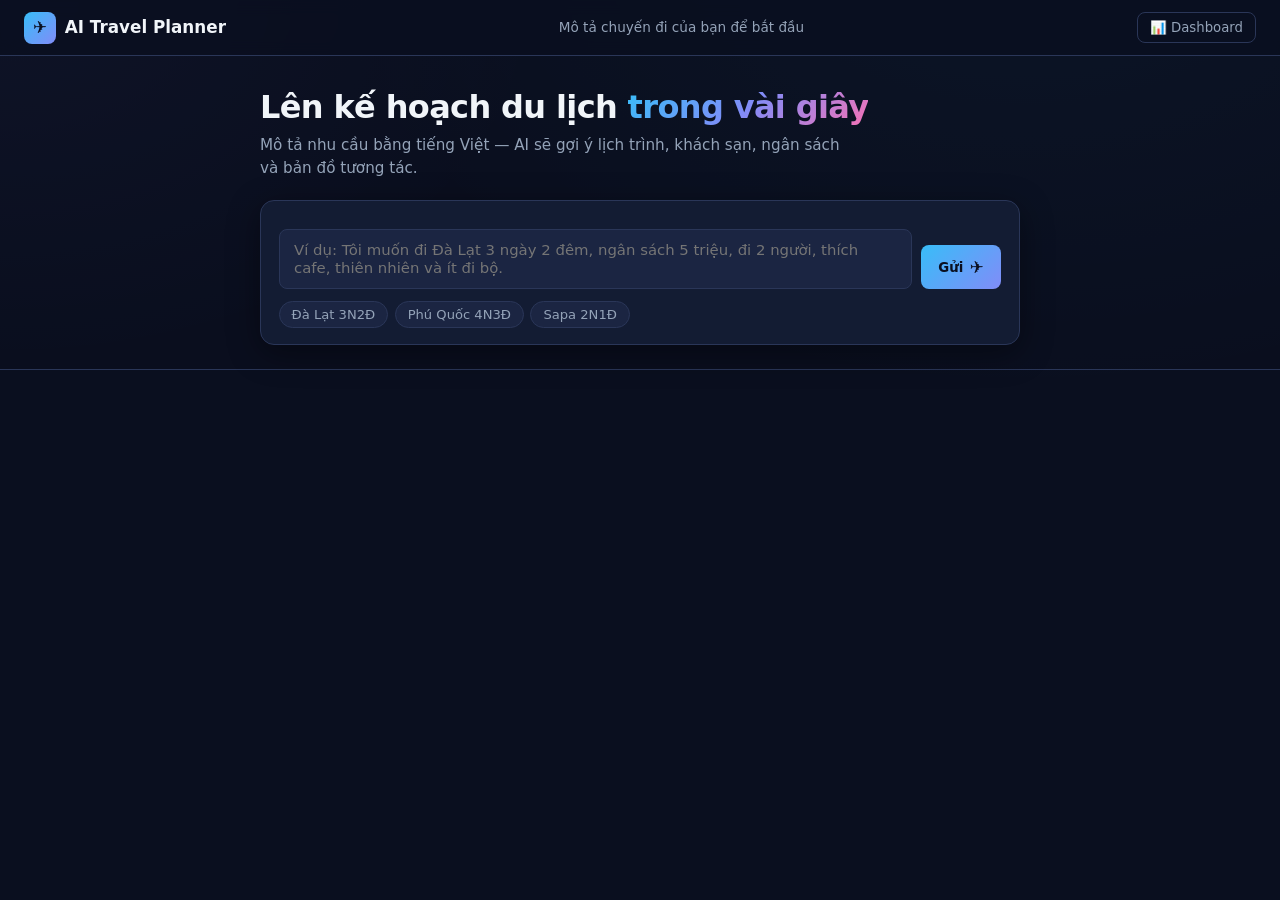
==== commit 5ae1da50: "ver2" ====
--- a/frontend/index.html
+++ b/frontend/index.html
@@ -17,73 +17,46 @@
       <span>AI Travel Planner</span>
     </div>
     <div class="topbar__hint" id="topbar-hint">Mô tả chuyến đi của bạn để bắt đầu</div>
+    <a href="/dashboard.html" class="topbar__dash-link">📊 Dashboard</a>
   </header>
 
-  <!-- ── Hero (chỉ hiện trước khi có plan) ─────────────── -->
-  <section id="hero-section">
-    <div class="hero__inner">
-      <h1>Lên kế hoạch du lịch <span class="grad">trong vài giây</span></h1>
-      <p class="hero__sub">Mô tả nhu cầu bằng tiếng Việt — AI sẽ gợi ý lịch trình, khách sạn, ngân sách và bản đồ tương tác.</p>
+  <!-- ── Chat (always visible) ──────────────────────────── -->
+  <section id="chat-section">
+    <div id="chat-wrapper">
+      <div class="chat-header" id="chat-header-hero">
+        <h1>Lên kế hoạch du lịch <span class="grad">trong vài giây</span></h1>
+        <p class="hero__sub">Mô tả nhu cầu bằng tiếng Việt — AI sẽ gợi ý lịch trình, khách sạn, ngân sách và bản đồ tương tác.</p>
+      </div>
+      <div id="chat-area">
+        <div id="messages"></div>
+        <!-- Inline loading inside chat -->
+        <div id="inline-loading" class="hidden">
+          <div class="inline-loading__inner">
+            <div class="inline-spinner"></div>
+            <span id="inline-loading-text">Đang xử lý…</span>
+          </div>
+        </div>
+        <div class="input-row">
+          <textarea id="user-input" rows="2" aria-label="Mô tả chuyến đi của bạn"
+            placeholder="Ví dụ: Tôi muốn đi Đà Lạt 3 ngày 2 đêm, ngân sách 5 triệu, đi 2 người, thích cafe, thiên nhiên và ít đi bộ."></textarea>
+          <button id="send-btn">
+            <span class="send-label">Gửi</span>
+            <span class="send-icon" aria-hidden="true">✈</span>
+          </button>
+        </div>
+        <div class="quick-prompts" id="quick-prompts">
+          <button class="chip" data-prompt="Tôi muốn đi Đà Lạt 3 ngày 2 đêm, ngân sách 5 triệu, 2 người, thích cafe và thiên nhiên, ít đi bộ.">Đà Lạt 3N2Đ</button>
+          <button class="chip" data-prompt="Phú Quốc 4 ngày 3 đêm, 2 người, ngân sách 15 triệu, thích biển và hải sản.">Phú Quốc 4N3Đ</button>
+          <button class="chip" data-prompt="Sapa 2 ngày 1 đêm, 4 người, ngân sách 6 triệu, thích ruộng bậc thang và văn hóa.">Sapa 2N1Đ</button>
+        </div>
+      </div>
     </div>
   </section>
-
-  <!-- ── Chat widget (hero mode → floating mode) ──────── -->
-  <div id="chat-widget" class="chat-widget--hero">
-
-    <!-- FAB: chỉ hiện khi floating + bị thu nhỏ -->
-    <button id="chat-fab" aria-label="Mở chat" class="hidden">
-      <span class="fab-icon">✈</span>
-      <span id="fab-badge" class="fab-badge hidden"></span>
-    </button>
-
-    <!-- Chat panel -->
-    <div id="chat-panel">
-      <!-- Header chỉ hiện ở floating mode -->
-      <div id="chat-panel-header" class="hidden">
-        <div class="chat-panel-header__left">
-          <span class="chat-panel-header__logo">✈</span>
-          <span class="chat-panel-header__title">AI Travel Planner</span>
-          <span class="chat-panel-header__status" id="chat-status-dot"></span>
-        </div>
-        <div class="chat-panel-header__actions">
-          <button id="new-trip-float-btn" class="chat-header-btn" title="Chuyến mới" aria-label="Tạo chuyến mới">＋</button>
-          <button id="chat-minimize-btn" class="chat-header-btn" title="Thu nhỏ" aria-label="Thu nhỏ chat">−</button>
-        </div>
-      </div>
-
-      <!-- Messages -->
-      <div id="messages"></div>
-
-      <!-- Inline loading -->
-      <div id="inline-loading" class="hidden">
-        <div class="inline-loading__inner">
-          <div class="inline-spinner"></div>
-          <span id="inline-loading-text">Đang xử lý…</span>
-        </div>
-      </div>
-
-      <!-- Input row -->
-      <div class="chat-panel__input">
-        <textarea id="user-input" rows="2" aria-label="Mô tả chuyến đi"
-          placeholder="Ví dụ: Tôi muốn đi Đà Lạt 3 ngày 2 đêm, ngân sách 5 triệu, đi 2 người, thích cafe, thiên nhiên…"></textarea>
-        <button id="send-btn" aria-label="Gửi">
-          <span class="send-label">Gửi</span>
-          <span class="send-icon" aria-hidden="true">✈</span>
-        </button>
-      </div>
-
-      <!-- Quick prompts -->
-      <div class="quick-prompts" id="quick-prompts">
-        <button class="chip" data-prompt="Tôi muốn đi Đà Lạt 3 ngày 2 đêm, ngân sách 5 triệu, 2 người, thích cafe và thiên nhiên, ít đi bộ.">Đà Lạt 3N2Đ</button>
-        <button class="chip" data-prompt="Phú Quốc 4 ngày 3 đêm, 2 người, ngân sách 15 triệu, thích biển và hải sản.">Phú Quốc 4N3Đ</button>
-        <button class="chip" data-prompt="Sapa 2 ngày 1 đêm, 4 người, ngân sách 6 triệu, thích ruộng bậc thang và văn hóa.">Sapa 2N1Đ</button>
-      </div>
-    </div>
-  </div>
 
   <!-- ── Result ──────────────────────────────────────────── -->
   <main id="result" class="hidden">
 
+    <!-- Summary header -->
     <section id="summary">
       <div class="summary__dest">
         <h2 id="summary-dest">—</h2>
@@ -92,16 +65,19 @@
       <div class="summary__chips" id="summary-chips"></div>
     </section>
 
+    <!-- Action bar -->
     <div id="action-bar">
-      <button class="action-btn" data-style="cheaper">💰 Rẻ hơn</button>
-      <button class="action-btn" data-style="relaxed">🌿 Nhẹ nhàng hơn</button>
-      <button class="action-btn" data-style="more_food">🍜 Thêm ăn uống</button>
-      <button id="regenerate-btn" class="action-btn action-btn--primary">🔄 Tạo lại</button>
-      <button id="new-trip-btn" class="action-btn action-btn--ghost">＋ Chuyến mới</button>
+      <button class="action-btn" data-style="cheaper"><span aria-hidden="true">💰</span> Rẻ hơn</button>
+      <button class="action-btn" data-style="relaxed"><span aria-hidden="true">🌿</span> Nhẹ nhàng hơn</button>
+      <button class="action-btn" data-style="more_food"><span aria-hidden="true">🍜</span> Thêm ăn uống</button>
+      <button id="regenerate-btn" class="action-btn action-btn--primary"><span aria-hidden="true">🔄</span> Tạo lại</button>
+      <button id="new-trip-btn" class="action-btn action-btn--ghost"><span aria-hidden="true">＋</span> Chuyến mới</button>
     </div>
 
+    <!-- Main 2-column layout: Map | Plan -->
     <div id="result-main">
 
+      <!-- Left: Map -->
       <div id="map-col">
         <div id="map-section">
           <div id="map"></div>
@@ -109,18 +85,22 @@
         </div>
       </div>
 
+      <!-- Right: Plan column -->
       <div id="plan-col">
 
+        <!-- Place detail panel (shown on marker click) -->
         <div id="place-detail-panel" class="hidden">
           <div class="detail-panel__header">
-            <button id="detail-back-btn" class="detail-back-btn">← Lịch trình</button>
+            <button id="detail-back-btn" class="detail-back-btn" aria-label="Quay lại lịch trình">
+              ← Lịch trình
+            </button>
             <span class="detail-panel__day-badge" id="detail-day-badge"></span>
           </div>
           <div class="detail-panel__gallery">
             <img id="detail-main-img" alt="" />
             <div class="detail-panel__thumbs" id="detail-thumbs"></div>
-            <button class="detail-nav detail-nav--prev" id="detail-prev">‹</button>
-            <button class="detail-nav detail-nav--next" id="detail-next">›</button>
+            <button class="detail-nav detail-nav--prev" id="detail-prev" aria-label="Ảnh trước">‹</button>
+            <button class="detail-nav detail-nav--next" id="detail-next" aria-label="Ảnh sau">›</button>
           </div>
           <div class="detail-panel__body">
             <div class="detail-panel__type" id="detail-type"></div>
@@ -136,18 +116,20 @@
           </div>
         </div>
 
+        <!-- Itinerary + sidebar (shown when no detail panel) -->
         <div id="plan-content">
           <section id="itinerary-panel">
-            <h2>📅 Lịch trình</h2>
+            <h2><span aria-hidden="true">📅</span> Lịch trình</h2>
             <div id="itinerary-content"></div>
           </section>
+
           <aside id="sidebar">
             <section id="budget-panel">
-              <h2>💼 Ngân sách dự kiến</h2>
+              <h2><span aria-hidden="true">💼</span> Ngân sách dự kiến</h2>
               <div id="budget-content"></div>
             </section>
             <section id="hotel-panel" class="hidden">
-              <h2>🏨 Khách sạn gợi ý</h2>
+              <h2><span aria-hidden="true">🏨</span> Khách sạn gợi ý</h2>
               <div id="hotel-content"></div>
             </section>
           </aside>
--- a/frontend/style.css
+++ b/frontend/style.css
@@ -17,28 +17,23 @@
   --danger: #ef4444;
   --radius: 14px;
   --radius-sm: 8px;
-  --shadow-sm: 0 2px 8px rgba(0,0,0,.25);
-  --shadow: 0 8px 32px rgba(0,0,0,.4);
-  --shadow-lg: 0 24px 60px rgba(0,0,0,.55);
-  --ease: cubic-bezier(.2,.8,.2,1);
+  --shadow-sm: 0 2px 8px rgba(0, 0, 0, .25);
+  --shadow: 0 8px 32px rgba(0, 0, 0, .4);
+  --shadow-lg: 0 24px 60px rgba(0, 0, 0, .55);
+  --ease: cubic-bezier(.2, .8, .2, 1);
   --topbar-h: 56px;
-  --widget-w: 380px;
-  --widget-h: 500px;
-  --fab-size: 56px;
-  --fab-bottom: 28px;
-  --fab-right: 28px;
+  --chat-max: 760px;
 }
 
 * { box-sizing: border-box; margin: 0; padding: 0; }
 html, body { height: 100%; }
 
 body {
-  background:
-    radial-gradient(1200px 800px at 80% -10%, rgba(56,189,248,.08), transparent 60%),
-    radial-gradient(900px 600px at 0% 0%,   rgba(129,140,248,.08), transparent 60%),
-    var(--bg);
+  background: radial-gradient(1200px 800px at 80% -10%, rgba(56,189,248,.08), transparent 60%),
+              radial-gradient(900px 600px at 0% 0%, rgba(129,140,248,.08), transparent 60%),
+              var(--bg);
   color: var(--text);
-  font-family: 'Inter','Segoe UI',system-ui,-apple-system,sans-serif;
+  font-family: 'Inter', 'Segoe UI', system-ui, -apple-system, sans-serif;
   min-height: 100vh;
   line-height: 1.5;
   -webkit-font-smoothing: antialiased;
@@ -55,553 +50,827 @@
   padding: 0 1.5rem;
   height: var(--topbar-h);
   border-bottom: 1px solid var(--border);
-  background: rgba(10,15,31,.88);
-  backdrop-filter: blur(10px);
+  background: rgba(10, 15, 31, .85);
+  backdrop-filter: blur(8px);
   position: sticky;
   top: 0;
   z-index: 50;
 }
-.topbar__brand { display: flex; align-items: center; gap: .55rem; font-weight: 700; font-size: 1.05rem; }
+
+.topbar__brand {
+  display: flex;
+  align-items: center;
+  gap: .55rem;
+  font-weight: 700;
+  font-size: 1.05rem;
+}
+
 .logo {
-  display: inline-grid; place-items: center;
-  width: 32px; height: 32px; border-radius: 8px;
+  display: inline-grid;
+  place-items: center;
+  width: 32px;
+  height: 32px;
+  border-radius: 8px;
   background: linear-gradient(135deg, var(--accent), var(--accent-2));
-  color: #0a0f1f; font-size: 1.05rem;
-}
+  color: #0a0f1f;
+  font-size: 1.05rem;
+}
+
 .topbar__hint { color: var(--text-muted); font-size: .85rem; }
 
-/* ── Hero section ─────────────────────────────────────── */
-#hero-section {
-  padding: 3.5rem 1.5rem 0;
-  text-align: center;
-  animation: fadeUp .5s var(--ease);
-}
-#hero-section.hidden { display: none !important; }
-.hero__inner { max-width: 680px; margin: 0 auto; }
-.hero__inner h1 {
-  font-size: 2.6rem; font-weight: 800;
-  letter-spacing: -.02em; line-height: 1.15;
-  margin-bottom: .75rem;
-}
+.topbar__dash-link {
+  color: var(--text-muted);
+  text-decoration: none;
+  font-size: .83rem;
+  padding: .3rem .75rem;
+  border: 1px solid var(--border);
+  border-radius: 8px;
+  transition: all .15s;
+  white-space: nowrap;
+}
+.topbar__dash-link:hover { background: var(--surface-2); color: var(--accent); border-color: var(--accent); }
+
+/* ── Chat section (always visible) ───────────────────── */
+#chat-section {
+  padding: 2rem 1.5rem 1.5rem;
+  border-bottom: 1px solid var(--border);
+  background: rgba(10,15,31,.5);
+}
+
+#chat-wrapper {
+  max-width: var(--chat-max);
+  margin: 0 auto;
+}
+
+.chat-header { margin-bottom: 1.25rem; }
+.chat-header h1 {
+  font-size: 2rem;
+  font-weight: 800;
+  letter-spacing: -.02em;
+  line-height: 1.2;
+  margin-bottom: .5rem;
+}
+
+/* Compact header when result is showing */
+#chat-section.compact .chat-header h1 { font-size: 1.2rem; margin-bottom: .2rem; }
+#chat-section.compact .hero__sub { display: none; }
+#chat-section.compact .quick-prompts { display: none; }
+#chat-section.compact { padding: 1rem 1.5rem; }
+#chat-section.compact #messages { max-height: 180px; }
+
 .grad {
   background: linear-gradient(135deg, var(--accent), var(--accent-2), var(--accent-3));
-  -webkit-background-clip: text; background-clip: text; -webkit-text-fill-color: transparent;
-}
-.hero__sub { color: var(--text-muted); font-size: .98rem; margin-bottom: 0; }
-
-/* ══════════════════════════════════════════════════════
-   CHAT WIDGET — 3 modes:
-   .chat-widget--hero       normal flow below hero
-   .chat-widget--float-open fixed, panel visible
-   .chat-widget--float-closed fixed, panel hidden / FAB visible
-══════════════════════════════════════════════════════ */
-
-/* ── Hero mode ────────────────────────────────────────── */
-#chat-widget.chat-widget--hero {
+  -webkit-background-clip: text;
+  background-clip: text;
+  -webkit-text-fill-color: transparent;
+}
+
+.hero__sub {
+  color: var(--text-muted);
+  font-size: .95rem;
+  max-width: 600px;
+}
+
+/* ── Chat area ────────────────────────────────────────── */
+#chat-area {
+  background: var(--surface);
+  border: 1px solid var(--border);
+  border-radius: var(--radius);
+  padding: 1rem 1.1rem;
+  box-shadow: var(--shadow);
+}
+
+#messages {
+  display: flex;
+  flex-direction: column;
+  gap: .5rem;
+  max-height: 260px;
+  overflow-y: auto;
+  padding-right: .25rem;
+  scroll-behavior: smooth;
+}
+
+#messages:not(:empty) { margin-bottom: .75rem; }
+#messages::-webkit-scrollbar { width: 5px; }
+#messages::-webkit-scrollbar-thumb { background: var(--border); border-radius: 3px; }
+
+.msg {
+  padding: .6rem .9rem;
+  border-radius: 12px;
+  max-width: 88%;
+  line-height: 1.5;
+  font-size: .93rem;
+  animation: pop .22s var(--ease);
+  word-wrap: break-word;
+}
+
+.msg--user {
+  background: linear-gradient(135deg, var(--accent-2), var(--accent));
+  color: #0a0f1f;
+  align-self: flex-end;
+  font-weight: 500;
+}
+
+.msg--assistant {
+  background: var(--surface-2);
+  align-self: flex-start;
+  border: 1px solid var(--border);
+}
+
+/* ── Inline loading ───────────────────────────────────── */
+#inline-loading {
+  padding: .65rem 0 .5rem;
+}
+
+.inline-loading__inner {
+  display: flex;
+  align-items: center;
+  gap: .7rem;
+  padding: .55rem .9rem;
+  background: var(--surface-2);
+  border: 1px solid var(--border);
+  border-radius: 12px;
+  max-width: 320px;
+  animation: pop .22s var(--ease);
+}
+
+.inline-spinner {
+  width: 18px;
+  height: 18px;
+  border: 2.5px solid var(--surface-3);
+  border-top-color: var(--accent);
+  border-radius: 50%;
+  flex-shrink: 0;
+  animation: spin .75s linear infinite;
+}
+
+#inline-loading-text {
+  color: var(--text-muted);
+  font-size: .88rem;
+}
+
+/* ── Input row ────────────────────────────────────────── */
+.input-row {
+  display: flex;
+  gap: .55rem;
+  align-items: flex-end;
+  margin-top: .75rem;
+}
+
+#user-input {
+  flex: 1;
+  background: var(--surface-2);
+  border: 1px solid var(--border);
+  border-radius: var(--radius-sm);
+  color: var(--text);
+  padding: .7rem .9rem;
+  resize: none;
+  font-size: .93rem;
+  font-family: inherit;
+  transition: border-color .15s;
+}
+
+#user-input:focus { outline: none; border-color: var(--accent); }
+
+#send-btn {
+  background: linear-gradient(135deg, var(--accent), var(--accent-2));
+  color: #0a0f1f;
+  border: none;
+  border-radius: var(--radius-sm);
+  padding: .75rem 1.1rem;
+  font-weight: 700;
+  cursor: pointer;
+  display: flex;
+  align-items: center;
+  gap: .4rem;
+  transition: transform .12s var(--ease), box-shadow .12s var(--ease);
+  white-space: nowrap;
+}
+
+#send-btn:hover { transform: translateY(-1px); box-shadow: 0 6px 16px rgba(56,189,248,.3); }
+#send-btn:active { transform: translateY(0); }
+#send-btn:disabled { opacity: .55; cursor: not-allowed; transform: none; box-shadow: none; }
+.send-icon { font-size: 1.05rem; }
+
+.quick-prompts {
+  display: flex;
+  flex-wrap: wrap;
+  gap: .4rem;
+  margin-top: .75rem;
+}
+
+.chip {
+  background: var(--surface-2);
+  border: 1px solid var(--border);
+  color: var(--text-muted);
+  border-radius: 999px;
+  padding: .3rem .75rem;
+  font-size: .82rem;
+  cursor: pointer;
+  transition: all .15s;
+}
+
+.chip:hover { color: var(--text); border-color: var(--accent); background: var(--surface-3); }
+
+/* ── Animations ───────────────────────────────────────── */
+@keyframes spin { to { transform: rotate(360deg); } }
+@keyframes fadeUp { from { opacity: 0; transform: translateY(10px); } to { opacity: 1; transform: none; } }
+@keyframes fadeIn { from { opacity: 0; } to { opacity: 1; } }
+@keyframes pop { from { opacity: 0; transform: scale(.97); } to { opacity: 1; transform: none; } }
+@keyframes slideInRight { from { opacity: 0; transform: translateX(18px); } to { opacity: 1; transform: none; } }
+
+@media (prefers-reduced-motion: reduce) {
+  .inline-spinner, * { animation-duration: 0s !important; transition-duration: 0s !important; }
+}
+
+/* ── Result ───────────────────────────────────────────── */
+#result {
+  padding: 1.25rem 1.5rem 3rem;
+  animation: fadeUp .4s var(--ease);
+}
+
+/* Summary */
+#summary {
+  display: flex;
+  flex-wrap: wrap;
+  align-items: center;
+  justify-content: space-between;
+  gap: .75rem;
+  margin-bottom: 1rem;
+  max-width: 100%;
+}
+
+.summary__dest h2 {
+  font-size: 1.6rem;
+  font-weight: 800;
+  letter-spacing: -.01em;
+}
+
+.summary__meta { color: var(--text-muted); font-size: .88rem; margin-top: .1rem; }
+
+.summary__chips { display: flex; flex-wrap: wrap; gap: .4rem; }
+
+.summary-chip {
+  background: var(--surface);
+  border: 1px solid var(--border);
+  border-radius: 999px;
+  padding: .25rem .7rem;
+  font-size: .8rem;
+  color: var(--text-muted);
+}
+
+/* Action bar */
+#action-bar {
+  display: flex;
+  flex-wrap: wrap;
+  gap: .5rem;
+  margin-bottom: 1.25rem;
+}
+
+.action-btn {
+  background: var(--surface);
+  border: 1px solid var(--border);
+  color: var(--text);
+  border-radius: 999px;
+  padding: .5rem 1rem;
+  cursor: pointer;
+  font-size: .88rem;
+  display: inline-flex;
+  align-items: center;
+  gap: .4rem;
+  transition: all .15s var(--ease);
+}
+
+.action-btn:hover { background: var(--surface-2); border-color: var(--accent); transform: translateY(-1px); }
+.action-btn--primary { background: linear-gradient(135deg, var(--accent), var(--accent-2)); color: #0a0f1f; border-color: transparent; font-weight: 700; }
+.action-btn--ghost { background: transparent; border-style: dashed; }
+
+/* ── Result main: 2-column ────────────────────────────── */
+#result-main {
+  display: grid;
+  grid-template-columns: 1fr 420px;
+  gap: 1.25rem;
+  align-items: start;
+}
+
+/* Map column */
+#map-col {
+  position: sticky;
+  top: calc(var(--topbar-h) + 8px);
+}
+
+#map-section {
   position: relative;
-  max-width: 760px;
-  margin: 1.75rem auto 0;
-  padding: 0 1.5rem 2.5rem;
-  z-index: 1;
-}
-
-#chat-widget.chat-widget--hero #chat-fab { display: none !important; }
-#chat-widget.chat-widget--hero #chat-panel-header { display: none !important; }
-#chat-widget.chat-widget--hero #chat-panel {
+  border-radius: var(--radius);
+  overflow: hidden;
+  box-shadow: var(--shadow);
+  border: 1px solid var(--border);
+}
+
+#map {
+  height: calc(100vh - var(--topbar-h) - 180px);
+  min-height: 480px;
+  max-height: 820px;
+  width: 100%;
+  background: var(--bg-soft);
+}
+
+.map-legend {
+  position: absolute;
+  top: 12px;
+  left: 12px;
+  background: rgba(15, 23, 42, .88);
+  backdrop-filter: blur(6px);
+  border: 1px solid var(--border);
+  border-radius: var(--radius-sm);
+  padding: .5rem .75rem;
+  display: flex;
+  flex-direction: column;
+  gap: .3rem;
+  z-index: 2;
+  font-size: .8rem;
+}
+
+.map-legend__row { display: flex; align-items: center; gap: .45rem; }
+.map-legend__dot { width: 9px; height: 9px; border-radius: 50%; flex-shrink: 0; }
+
+/* Plan column */
+#plan-col {
+  display: flex;
+  flex-direction: column;
+  gap: 1.25rem;
+  min-width: 0;
+}
+
+/* ── Place detail panel ───────────────────────────────── */
+#place-detail-panel {
   background: var(--surface);
   border: 1px solid var(--border);
   border-radius: var(--radius);
-  padding: 1rem 1.1rem 1.1rem;
+  overflow: hidden;
   box-shadow: var(--shadow);
-}
-#chat-widget.chat-widget--hero .quick-prompts { display: flex; }
-#chat-widget.chat-widget--hero #messages { max-height: 260px; }
-
-/* ── Floating base (both open + closed) ───────────────── */
-#chat-widget.chat-widget--float-open,
-#chat-widget.chat-widget--float-closed {
-  position: fixed;
-  bottom: var(--fab-bottom);
-  right: var(--fab-right);
-  z-index: 200;
-}
-
-/* ── FAB button ───────────────────────────────────────── */
-#chat-fab {
-  width: var(--fab-size);
-  height: var(--fab-size);
-  border-radius: 50%;
-  background: linear-gradient(135deg, var(--accent), var(--accent-2));
-  border: none;
-  color: #0a0f1f;
-  font-size: 1.4rem;
-  cursor: pointer;
-  display: flex;
-  align-items: center;
-  justify-content: center;
-  box-shadow: 0 6px 24px rgba(56,189,248,.45), 0 2px 8px rgba(0,0,0,.4);
-  transition: transform .18s var(--ease), box-shadow .18s var(--ease);
-  position: relative;
-  animation: popIn .3s var(--ease);
-}
-#chat-fab:hover { transform: scale(1.1); box-shadow: 0 10px 32px rgba(56,189,248,.55), 0 4px 12px rgba(0,0,0,.4); }
-#chat-fab:active { transform: scale(.95); }
-
-.fab-icon { font-size: 1.35rem; line-height: 1; }
-
-.fab-badge {
-  position: absolute;
-  top: -3px; right: -3px;
-  min-width: 20px; height: 20px;
-  background: var(--accent-3);
-  color: white;
-  border-radius: 999px;
-  font-size: .68rem;
-  font-weight: 700;
-  display: flex; align-items: center; justify-content: center;
-  padding: 0 5px;
-  border: 2px solid var(--bg);
-  animation: badgePop .25s var(--ease);
-}
-
-/* ── Float-closed: only FAB ───────────────────────────── */
-#chat-widget.chat-widget--float-closed #chat-panel {
-  pointer-events: none;
-  opacity: 0;
-  transform: translateY(16px) scale(.97);
-  transition: opacity .22s var(--ease), transform .22s var(--ease);
-  /* still in DOM but invisible — keeps layout stable */
-  position: absolute;
-  bottom: calc(var(--fab-size) + 12px);
-  right: 0;
-  width: var(--widget-w);
-}
-#chat-widget.chat-widget--float-closed #chat-fab { display: flex !important; }
-
-/* ── Float-open: panel visible, FAB hidden ────────────── */
-#chat-widget.chat-widget--float-open #chat-panel {
-  position: absolute;
-  bottom: calc(var(--fab-size) + 12px);
-  right: 0;
-  width: var(--widget-w);
-  opacity: 1;
-  transform: none;
-  pointer-events: all;
-  transition: opacity .25s var(--ease), transform .25s var(--ease);
-  background: var(--surface);
-  border: 1px solid var(--border);
-  border-radius: var(--radius);
-  box-shadow: var(--shadow-lg);
-  overflow: hidden;
-  display: flex;
-  flex-direction: column;
-}
-#chat-widget.chat-widget--float-open #chat-fab { display: flex !important; }
-
-/* ── Chat panel header (float modes only) ─────────────── */
-#chat-panel-header {
-  display: flex !important;
+  animation: slideInRight .3s var(--ease);
+}
+
+.detail-panel__header {
+  display: flex;
   align-items: center;
   justify-content: space-between;
   padding: .75rem 1rem;
-  background: linear-gradient(135deg, rgba(56,189,248,.12), rgba(129,140,248,.1));
   border-bottom: 1px solid var(--border);
-  flex-shrink: 0;
-}
-.chat-panel-header__left { display: flex; align-items: center; gap: .5rem; }
-.chat-panel-header__logo {
-  width: 26px; height: 26px; border-radius: 6px;
-  background: linear-gradient(135deg, var(--accent), var(--accent-2));
-  color: #0a0f1f; font-size: .85rem;
-  display: inline-grid; place-items: center; flex-shrink: 0;
-}
-.chat-panel-header__title { font-weight: 700; font-size: .9rem; }
-.chat-panel-header__status {
-  width: 7px; height: 7px; border-radius: 50%;
-  background: var(--success);
-  box-shadow: 0 0 0 2px rgba(16,185,129,.25);
-  animation: pulse 2s infinite;
-}
-.chat-panel-header__actions { display: flex; gap: .3rem; }
-.chat-header-btn {
-  width: 28px; height: 28px; border-radius: 6px;
-  background: var(--surface-2); border: 1px solid var(--border);
-  color: var(--text-muted); font-size: 1rem;
-  cursor: pointer; display: grid; place-items: center;
+  background: var(--surface-2);
+}
+
+.detail-back-btn {
+  background: none;
+  border: 1px solid var(--border);
+  color: var(--text-muted);
+  border-radius: var(--radius-sm);
+  padding: .35rem .75rem;
+  font-size: .83rem;
+  cursor: pointer;
   transition: all .15s;
-}
-.chat-header-btn:hover { background: var(--surface-3); color: var(--text); border-color: var(--accent); }
-
-/* ── Messages ─────────────────────────────────────────── */
-#messages {
-  display: flex; flex-direction: column; gap: .5rem;
-  overflow-y: auto; padding: .75rem .9rem;
-  scroll-behavior: smooth;
-  flex: 1;
-}
-
-/* Hero mode: constrain height */
-#chat-widget.chat-widget--hero #messages {
-  max-height: 260px;
-  padding: 0 0 .5rem;
-}
-
-/* Float modes: fill available space */
-#chat-widget.chat-widget--float-open #messages,
-#chat-widget.chat-widget--float-closed #messages {
-  max-height: 240px;
-}
-
-#messages:empty { display: none; }
-#messages::-webkit-scrollbar { width: 4px; }
-#messages::-webkit-scrollbar-thumb { background: var(--border); border-radius: 2px; }
-
-.msg {
-  padding: .6rem .9rem; border-radius: 12px;
-  max-width: 88%; line-height: 1.5; font-size: .92rem;
-  animation: pop .22s var(--ease); word-wrap: break-word;
-}
-.msg--user {
-  background: linear-gradient(135deg, var(--accent-2), var(--accent));
-  color: #0a0f1f; align-self: flex-end; font-weight: 500;
-}
-.msg--assistant {
-  background: var(--surface-2); align-self: flex-start;
-  border: 1px solid var(--border);
-}
-
-/* ── Inline loading ───────────────────────────────────── */
-#inline-loading { padding: .4rem .9rem .2rem; flex-shrink: 0; }
-.inline-loading__inner {
-  display: flex; align-items: center; gap: .65rem;
-  padding: .5rem .85rem; background: var(--surface-2);
-  border: 1px solid var(--border); border-radius: 12px;
-  max-width: 280px; animation: pop .22s var(--ease);
-}
-.inline-spinner {
-  width: 16px; height: 16px; flex-shrink: 0;
-  border: 2.5px solid var(--surface-3); border-top-color: var(--accent);
-  border-radius: 50%; animation: spin .75s linear infinite;
-}
-#inline-loading-text { color: var(--text-muted); font-size: .85rem; }
-
-/* ── Chat input ───────────────────────────────────────── */
-.chat-panel__input {
-  display: flex; gap: .5rem; align-items: flex-end;
-  padding: .75rem .9rem .65rem; border-top: 1px solid var(--border);
-  flex-shrink: 0;
-}
-#chat-widget.chat-widget--hero .chat-panel__input {
-  padding: .75rem 0 0;
-  border-top: none;
-}
-
-#user-input {
-  flex: 1; background: var(--surface-2); border: 1px solid var(--border);
-  border-radius: var(--radius-sm); color: var(--text);
-  padding: .65rem .85rem; resize: none; font-size: .9rem;
-  font-family: inherit; transition: border-color .15s; line-height: 1.4;
-}
-#user-input:focus { outline: none; border-color: var(--accent); }
-#user-input::placeholder { color: var(--text-dim); }
-
-#send-btn {
-  background: linear-gradient(135deg, var(--accent), var(--accent-2));
-  color: #0a0f1f; border: none; border-radius: var(--radius-sm);
-  padding: .7rem 1rem; font-weight: 700; cursor: pointer;
-  display: flex; align-items: center; gap: .35rem;
-  transition: transform .12s var(--ease), box-shadow .12s var(--ease);
-  white-space: nowrap; flex-shrink: 0;
-}
-#send-btn:hover { transform: translateY(-1px); box-shadow: 0 6px 16px rgba(56,189,248,.3); }
-#send-btn:active { transform: translateY(0); }
-#send-btn:disabled { opacity: .5; cursor: not-allowed; transform: none; box-shadow: none; }
-.send-icon { font-size: 1rem; }
-
-/* ── Quick prompts ────────────────────────────────────── */
-.quick-prompts {
-  display: flex; flex-wrap: wrap; gap: .35rem;
-  padding: 0 .9rem .75rem; flex-shrink: 0;
-}
-#chat-widget.chat-widget--hero .quick-prompts { padding: .65rem 0 0; }
-#chat-widget.chat-widget--float-open .quick-prompts { padding: 0 .9rem .7rem; }
-#chat-widget.chat-widget--float-closed .quick-prompts { display: none; }
-
-.chip {
-  background: var(--surface-2); border: 1px solid var(--border);
-  color: var(--text-muted); border-radius: 999px;
-  padding: .28rem .7rem; font-size: .78rem;
-  cursor: pointer; transition: all .15s;
-}
-.chip:hover { color: var(--text); border-color: var(--accent); background: var(--surface-3); }
-
-/* ── Animations ───────────────────────────────────────── */
-@keyframes spin     { to { transform: rotate(360deg); } }
-@keyframes fadeUp   { from { opacity: 0; transform: translateY(10px); } to { opacity: 1; transform: none; } }
-@keyframes fadeIn   { from { opacity: 0; } to { opacity: 1; } }
-@keyframes pop      { from { opacity: 0; transform: scale(.97); } to { opacity: 1; transform: none; } }
-@keyframes popIn    { from { opacity: 0; transform: scale(.7); } to { opacity: 1; transform: none; } }
-@keyframes badgePop { from { transform: scale(0); } to { transform: none; } }
-@keyframes slideInRight { from { opacity: 0; transform: translateX(18px); } to { opacity: 1; transform: none; } }
-@keyframes pulse {
-  0%,100% { box-shadow: 0 0 0 2px rgba(16,185,129,.25); }
-  50%      { box-shadow: 0 0 0 4px rgba(16,185,129,.1); }
-}
-
-@media (prefers-reduced-motion: reduce) {
-  .inline-spinner, * { animation-duration: 0s !important; transition-duration: 0s !important; }
-}
-
-/* ══════════════════════════════════════════════════════
-   RESULT
-══════════════════════════════════════════════════════ */
-#result {
-  padding: 1.25rem 1.5rem 6rem; /* 6rem bottom so FAB doesn't cover content */
-  animation: fadeUp .4s var(--ease);
-}
-
-#summary {
-  display: flex; flex-wrap: wrap; align-items: center;
-  justify-content: space-between; gap: .75rem; margin-bottom: 1rem;
-}
-.summary__dest h2 { font-size: 1.6rem; font-weight: 800; letter-spacing: -.01em; }
-.summary__meta { color: var(--text-muted); font-size: .88rem; margin-top: .1rem; }
-.summary__chips { display: flex; flex-wrap: wrap; gap: .4rem; }
-.summary-chip {
-  background: var(--surface); border: 1px solid var(--border);
-  border-radius: 999px; padding: .25rem .7rem;
-  font-size: .8rem; color: var(--text-muted);
-}
-
-#action-bar { display: flex; flex-wrap: wrap; gap: .5rem; margin-bottom: 1.25rem; }
-.action-btn {
-  background: var(--surface); border: 1px solid var(--border);
-  color: var(--text); border-radius: 999px; padding: .5rem 1rem;
-  cursor: pointer; font-size: .88rem;
-  display: inline-flex; align-items: center; gap: .4rem;
-  transition: all .15s var(--ease);
-}
-.action-btn:hover { background: var(--surface-2); border-color: var(--accent); transform: translateY(-1px); }
-.action-btn--primary {
-  background: linear-gradient(135deg, var(--accent), var(--accent-2));
-  color: #0a0f1f; border-color: transparent; font-weight: 700;
-}
-.action-btn--ghost { background: transparent; border-style: dashed; }
-
-/* ── Result 2-column layout ───────────────────────────── */
-#result-main { display: grid; grid-template-columns: 1fr 420px; gap: 1.25rem; align-items: start; }
-
-#map-col { position: sticky; top: calc(var(--topbar-h) + 8px); }
-#map-section {
-  position: relative; border-radius: var(--radius); overflow: hidden;
-  box-shadow: var(--shadow); border: 1px solid var(--border);
-}
-#map {
-  height: calc(100vh - var(--topbar-h) - 170px);
-  min-height: 480px; max-height: 820px;
-  width: 100%; background: var(--bg-soft);
-}
-
-.map-legend {
-  position: absolute; top: 12px; left: 12px;
-  background: rgba(15,23,42,.88); backdrop-filter: blur(6px);
-  border: 1px solid var(--border); border-radius: var(--radius-sm);
-  padding: .5rem .75rem;
-  display: flex; flex-direction: column; gap: .3rem;
-  z-index: 2; font-size: .8rem;
-}
-.map-legend__row { display: flex; align-items: center; gap: .45rem; }
-.map-legend__dot { width: 9px; height: 9px; border-radius: 50%; flex-shrink: 0; }
-
-/* ── Plan column ──────────────────────────────────────── */
-#plan-col { display: flex; flex-direction: column; gap: 1.25rem; min-width: 0; }
-
-/* ── Detail panel ─────────────────────────────────────── */
-#place-detail-panel {
-  background: var(--surface); border: 1px solid var(--border);
-  border-radius: var(--radius); overflow: hidden;
-  box-shadow: var(--shadow); animation: slideInRight .3s var(--ease);
-}
-.detail-panel__header {
-  display: flex; align-items: center; justify-content: space-between;
-  padding: .75rem 1rem; border-bottom: 1px solid var(--border);
-  background: var(--surface-2);
-}
-.detail-back-btn {
-  background: none; border: 1px solid var(--border); color: var(--text-muted);
-  border-radius: var(--radius-sm); padding: .32rem .7rem;
-  font-size: .82rem; cursor: pointer; transition: all .15s;
-}
+  display: flex;
+  align-items: center;
+  gap: .3rem;
+}
+
 .detail-back-btn:hover { color: var(--text); border-color: var(--accent); }
+
 .detail-panel__day-badge {
-  font-size: .74rem; background: var(--surface-3);
-  border: 1px solid var(--border); color: var(--text-muted);
-  border-radius: 999px; padding: .2rem .6rem;
-}
+  font-size: .75rem;
+  background: var(--surface-3);
+  border: 1px solid var(--border);
+  color: var(--text-muted);
+  border-radius: 999px;
+  padding: .2rem .6rem;
+}
+
 .detail-panel__gallery {
-  position: relative; background: #000; aspect-ratio: 16/9; overflow: hidden;
-}
-#detail-main-img { width: 100%; height: 100%; object-fit: cover; transition: opacity .2s; }
+  position: relative;
+  background: #000;
+  aspect-ratio: 16 / 9;
+  overflow: hidden;
+}
+
+#detail-main-img {
+  width: 100%;
+  height: 100%;
+  object-fit: cover;
+  transition: opacity .2s;
+}
+
 .detail-panel__thumbs {
-  position: absolute; bottom: 8px; left: 50%; transform: translateX(-50%);
-  display: flex; gap: 4px; z-index: 1;
-}
+  position: absolute;
+  bottom: 8px;
+  left: 50%;
+  transform: translateX(-50%);
+  display: flex;
+  gap: 4px;
+  z-index: 1;
+}
+
 .detail-thumb {
-  width: 44px; height: 32px; border-radius: 4px; object-fit: cover;
-  cursor: pointer; border: 2px solid transparent; opacity: .6; transition: all .15s;
-}
+  width: 44px;
+  height: 32px;
+  border-radius: 4px;
+  object-fit: cover;
+  cursor: pointer;
+  border: 2px solid transparent;
+  opacity: .6;
+  transition: all .15s;
+}
+
 .detail-thumb:hover { opacity: 1; }
 .detail-thumb.active { opacity: 1; border-color: var(--accent); }
+
 .detail-nav {
-  position: absolute; top: 50%; transform: translateY(-50%);
-  background: rgba(0,0,0,.55); color: white; border: none;
-  width: 36px; height: 36px; border-radius: 50%; font-size: 1.4rem;
-  cursor: pointer; z-index: 1; display: grid; place-items: center; transition: background .15s;
-}
+  position: absolute;
+  top: 50%;
+  transform: translateY(-50%);
+  background: rgba(0,0,0,.55);
+  color: white;
+  border: none;
+  width: 36px;
+  height: 36px;
+  border-radius: 50%;
+  font-size: 1.4rem;
+  cursor: pointer;
+  z-index: 1;
+  display: grid;
+  place-items: center;
+  transition: background .15s;
+}
+
 .detail-nav:hover { background: rgba(0,0,0,.85); }
 .detail-nav--prev { left: 8px; }
 .detail-nav--next { right: 8px; }
+
 .detail-panel__body { padding: 1rem 1.1rem 1.2rem; }
+
 .detail-panel__type {
-  display: inline-block; font-size: .72rem; text-transform: uppercase;
-  letter-spacing: .06em; color: var(--accent);
-  background: rgba(56,189,248,.12); padding: .18rem .5rem;
-  border-radius: 4px; margin-bottom: .4rem;
-}
-.detail-panel__body h3 { font-size: 1.3rem; font-weight: 800; line-height: 1.2; margin-bottom: .65rem; }
+  display: inline-block;
+  font-size: .72rem;
+  text-transform: uppercase;
+  letter-spacing: .06em;
+  color: var(--accent);
+  background: rgba(56,189,248,.12);
+  padding: .18rem .5rem;
+  border-radius: 4px;
+  margin-bottom: .4rem;
+}
+
+.detail-panel__body h3 {
+  font-size: 1.3rem;
+  font-weight: 800;
+  line-height: 1.2;
+  margin-bottom: .65rem;
+}
+
 .detail-panel__badges { display: flex; flex-wrap: wrap; gap: .35rem; margin-bottom: .8rem; }
+
 .detail-panel__reason {
-  color: var(--text-muted); font-style: italic; font-size: .88rem;
-  margin-bottom: .85rem; line-height: 1.55;
-}
+  color: var(--text-muted);
+  font-style: italic;
+  font-size: .88rem;
+  margin-bottom: .85rem;
+  line-height: 1.55;
+}
+
 .detail-panel__meta {
-  display: grid; grid-template-columns: repeat(2,1fr);
-  gap: .6rem; background: var(--bg-soft);
-  border-radius: var(--radius-sm); padding: .75rem .9rem; margin-bottom: .85rem;
-}
+  display: grid;
+  grid-template-columns: repeat(2, 1fr);
+  gap: .6rem;
+  background: var(--bg-soft);
+  border-radius: var(--radius-sm);
+  padding: .75rem .9rem;
+  margin-bottom: .85rem;
+}
+
 .detail-meta__row { display: flex; flex-direction: column; }
 .detail-meta__label { font-size: .72rem; color: var(--text-dim); margin-bottom: .1rem; }
 .detail-meta__val { font-weight: 600; font-size: .9rem; }
-.detail-panel__address { color: var(--text-muted); font-size: .85rem; margin-bottom: .85rem; }
+
+.detail-panel__address {
+  color: var(--text-muted);
+  font-size: .85rem;
+  margin-bottom: .85rem;
+}
+
 .detail-panel__actions { display: flex; gap: .55rem; flex-wrap: wrap; }
 
-/* ── Itinerary ────────────────────────────────────────── */
+/* ── Itinerary panel ──────────────────────────────────── */
 #itinerary-panel {
-  background: var(--surface); border: 1px solid var(--border);
-  border-radius: var(--radius); padding: 1.1rem;
-}
+  background: var(--surface);
+  border: 1px solid var(--border);
+  border-radius: var(--radius);
+  padding: 1.1rem 1.1rem 1.2rem;
+}
+
 #itinerary-panel h2, #budget-panel h2, #hotel-panel h2 {
-  font-size: 1.1rem; font-weight: 700; margin-bottom: .9rem;
-  display: flex; align-items: center; gap: .4rem;
-}
-.day-block { margin-bottom: 1.25rem; animation: fadeUp .35s var(--ease) backwards; }
+  font-size: 1.1rem;
+  font-weight: 700;
+  margin-bottom: .9rem;
+  display: flex;
+  align-items: center;
+  gap: .4rem;
+}
+
+.day-block {
+  margin-bottom: 1.25rem;
+  animation: fadeUp .35s var(--ease) backwards;
+}
+
 .day-block:nth-child(1) { animation-delay: .04s; }
 .day-block:nth-child(2) { animation-delay: .09s; }
 .day-block:nth-child(3) { animation-delay: .14s; }
+
 .day-title {
-  font-size: .97rem; font-weight: 700; margin-bottom: .7rem;
-  padding: .45rem .85rem; background: var(--surface-2);
-  border-radius: var(--radius-sm); border-left: 4px solid var(--accent);
-  display: inline-flex; align-items: center; gap: .45rem;
-}
+  font-size: .97rem;
+  font-weight: 700;
+  margin-bottom: .7rem;
+  padding: .45rem .85rem;
+  background: var(--surface-2);
+  border-radius: var(--radius-sm);
+  border-left: 4px solid var(--accent);
+  display: inline-flex;
+  align-items: center;
+  gap: .45rem;
+}
+
 .place-card {
-  display: flex; gap: .85rem; background: var(--surface-2);
-  border: 1px solid var(--border); border-radius: var(--radius-sm);
-  padding: .75rem; margin-bottom: .5rem; cursor: pointer;
+  display: flex;
+  gap: .85rem;
+  background: var(--surface-2);
+  border: 1px solid var(--border);
+  border-radius: var(--radius-sm);
+  padding: .75rem;
+  margin-bottom: .5rem;
+  cursor: pointer;
   transition: all .15s var(--ease);
 }
+
 .place-card:hover { background: var(--surface-3); border-color: var(--accent); transform: translateX(2px); }
 .place-card.active { border-color: var(--accent); background: var(--surface-3); }
+
 .place-img-wrap {
-  width: 80px; height: 68px; border-radius: 7px; flex-shrink: 0;
-  overflow: hidden; background: var(--surface-3);
-}
+  width: 80px;
+  height: 68px;
+  border-radius: 7px;
+  flex-shrink: 0;
+  overflow: hidden;
+  background: var(--surface-3);
+}
+
 .place-img { width: 100%; height: 100%; object-fit: cover; transition: transform .22s var(--ease); }
 .place-card:hover .place-img { transform: scale(1.06); }
-.place-img-fallback { width: 100%; height: 100%; display: grid; place-items: center; color: var(--text-dim); font-size: 1.2rem; }
+
+.place-img-fallback {
+  width: 100%;
+  height: 100%;
+  display: grid;
+  place-items: center;
+  color: var(--text-dim);
+  font-size: 1.2rem;
+}
+
 .place-info { flex: 1; min-width: 0; }
-.place-time { font-size: .75rem; color: var(--text-muted); margin-bottom: .12rem; display: flex; align-items: center; gap: .35rem; }
+
+.place-time {
+  font-size: .75rem;
+  color: var(--text-muted);
+  margin-bottom: .12rem;
+  display: flex;
+  align-items: center;
+  gap: .35rem;
+}
+
 .place-time__dot { width: 6px; height: 6px; border-radius: 50%; flex-shrink: 0; }
-.place-name { font-weight: 700; font-size: .95rem; margin-bottom: .25rem; overflow: hidden; text-overflow: ellipsis; white-space: nowrap; }
+
+.place-name {
+  font-weight: 700;
+  font-size: .95rem;
+  margin-bottom: .25rem;
+  overflow: hidden;
+  text-overflow: ellipsis;
+  white-space: nowrap;
+}
+
 .place-meta { display: flex; flex-wrap: wrap; gap: .3rem; font-size: .78rem; }
-.badge { background: var(--surface-3); border-radius: 999px; padding: .18rem .55rem; display: inline-flex; align-items: center; gap: .2rem; }
-.badge--cost     { color: var(--warn); }
-.badge--rating   { color: var(--success); }
-.badge--travel   { color: var(--text-muted); }
+
+.badge {
+  background: var(--surface-3);
+  border-radius: 999px;
+  padding: .18rem .55rem;
+  display: inline-flex;
+  align-items: center;
+  gap: .2rem;
+}
+
+.badge--cost { color: var(--warn); }
+.badge--rating { color: var(--success); }
+.badge--travel { color: var(--text-muted); }
 .badge--duration { color: var(--text-muted); }
-.place-reason { font-size: .78rem; color: var(--text-muted); margin-top: .3rem; font-style: italic; display: -webkit-box; -webkit-line-clamp: 2; -webkit-box-orient: vertical; overflow: hidden; }
-
-/* ── Sidebar ──────────────────────────────────────────── */
+
+.place-reason {
+  font-size: .78rem;
+  color: var(--text-muted);
+  margin-top: .3rem;
+  font-style: italic;
+  display: -webkit-box;
+  -webkit-line-clamp: 2;
+  -webkit-box-orient: vertical;
+  overflow: hidden;
+}
+
+/* Sidebar */
 #sidebar { display: flex; flex-direction: column; gap: 1.25rem; }
+
 #budget-panel, #hotel-panel {
-  background: var(--surface); border: 1px solid var(--border);
-  border-radius: var(--radius); padding: 1.1rem;
-}
-.budget-row { display: flex; justify-content: space-between; padding: .45rem 0; border-bottom: 1px solid var(--border); font-size: .9rem; }
+  background: var(--surface);
+  border: 1px solid var(--border);
+  border-radius: var(--radius);
+  padding: 1.1rem;
+}
+
+.budget-row {
+  display: flex;
+  justify-content: space-between;
+  padding: .45rem 0;
+  border-bottom: 1px solid var(--border);
+  font-size: .9rem;
+}
+
 .budget-row:last-of-type { border-bottom: none; }
 .budget-row__label { color: var(--text-muted); display: flex; align-items: center; gap: .45rem; }
 .budget-total { font-weight: 800; font-size: 1.05rem; color: var(--accent); }
 .budget-over { color: var(--danger); }
-.budget-ok   { color: var(--success); }
-.budget-status { margin-top: .6rem; padding: .45rem .7rem; border-radius: var(--radius-sm); font-size: .83rem; display: flex; align-items: center; gap: .4rem; }
-.budget-status--ok   { background: rgba(16,185,129,.12); color: var(--success); }
-.budget-status--over { background: rgba(239,68,68,.12);  color: var(--danger); }
-.warning-item { background: rgba(245,158,11,.1); border-left: 3px solid var(--warn); border-radius: 6px; padding: .5rem .75rem; margin-top: .5rem; font-size: .83rem; color: var(--warn); }
-
-.hotel-card { display: flex; gap: .75rem; background: var(--surface-2); border-radius: var(--radius-sm); padding: .7rem; margin-top: .7rem; border: 1px solid var(--border); }
+.budget-ok { color: var(--success); }
+
+.budget-status {
+  margin-top: .6rem;
+  padding: .45rem .7rem;
+  border-radius: var(--radius-sm);
+  font-size: .83rem;
+  display: flex;
+  align-items: center;
+  gap: .4rem;
+}
+
+.budget-status--ok { background: rgba(16,185,129,.12); color: var(--success); }
+.budget-status--over { background: rgba(239,68,68,.12); color: var(--danger); }
+
+.warning-item {
+  background: rgba(245,158,11,.1);
+  border-left: 3px solid var(--warn);
+  border-radius: 6px;
+  padding: .5rem .75rem;
+  margin-top: .5rem;
+  font-size: .83rem;
+  color: var(--warn);
+}
+
+/* Hotel */
+.hotel-card {
+  display: flex;
+  gap: .75rem;
+  background: var(--surface-2);
+  border-radius: var(--radius-sm);
+  padding: .7rem;
+  margin-top: .7rem;
+  border: 1px solid var(--border);
+}
+
 .hotel-card img { width: 64px; height: 64px; object-fit: cover; border-radius: 6px; flex-shrink: 0; }
-.hotel-card__name   { font-weight: 700; font-size: .9rem; }
+.hotel-card__info { display: flex; flex-direction: column; gap: .18rem; min-width: 0; }
+.hotel-card__name { font-weight: 700; font-size: .9rem; }
 .hotel-card__rating { color: var(--success); font-size: .8rem; }
-.hotel-card__price  { color: var(--warn); font-size: .83rem; margin-top: .12rem; }
+.hotel-card__price { color: var(--warn); font-size: .83rem; }
+.hotel-card__address { color: var(--text-muted); font-size: .78rem; white-space: nowrap; overflow: hidden; text-overflow: ellipsis; }
+
+.hotel-card__actions {
+  display: flex;
+  gap: .5rem;
+  flex-wrap: wrap;
+  margin-top: .6rem;
+}
+.hotel-btn {
+  display: inline-flex;
+  align-items: center;
+  gap: .35rem;
+  padding: .5rem .9rem;
+  border-radius: var(--radius-sm);
+  font-size: .83rem;
+  font-weight: 600;
+  text-decoration: none;
+  cursor: pointer;
+  transition: all .15s var(--ease);
+  border: 1px solid var(--border);
+  background: var(--surface-2);
+  color: var(--text);
+}
+.hotel-btn:hover { background: var(--surface-3); transform: translateY(-1px); }
+.hotel-btn--primary {
+  background: linear-gradient(135deg, #003580, #0066cc);
+  border-color: #0066cc;
+  color: #fff;
+}
+.hotel-btn--primary:hover { opacity: .9; }
+
+.modal__btn--booking {
+  background: linear-gradient(135deg, #003580, #0066cc);
+  border: none;
+  color: #fff;
+  font-weight: 700;
+}
 
 /* ── Map markers ──────────────────────────────────────── */
 .travel-marker {
-  width: 28px; height: 28px; border-radius: 50%; border: 2px solid white;
-  display: flex; align-items: center; justify-content: center;
-  font-size: 10px; font-weight: 700; color: white; cursor: pointer;
-  box-shadow: 0 2px 8px rgba(0,0,0,.45); transition: transform .15s var(--ease);
-}
+  width: 28px;
+  height: 28px;
+  border-radius: 50%;
+  border: 2px solid white;
+  display: flex;
+  align-items: center;
+  justify-content: center;
+  font-size: 10px;
+  font-weight: 700;
+  color: white;
+  cursor: pointer;
+  box-shadow: 0 2px 8px rgba(0,0,0,.45);
+  transition: transform .15s var(--ease);
+}
+
 .travel-marker:hover { transform: scale(1.2); }
 .travel-marker.active-marker { transform: scale(1.25); box-shadow: 0 0 0 3px white, 0 4px 12px rgba(0,0,0,.5); }
 
 .mapboxgl-popup-content {
-  background: var(--surface) !important; color: var(--text) !important;
-  border-radius: var(--radius-sm) !important; padding: 0 !important;
-  overflow: hidden; box-shadow: var(--shadow) !important; min-width: 190px;
-}
+  background: var(--surface) !important;
+  color: var(--text) !important;
+  border-radius: var(--radius-sm) !important;
+  padding: 0 !important;
+  overflow: hidden;
+  box-shadow: var(--shadow) !important;
+  min-width: 190px;
+}
+
 .mapboxgl-popup-tip { border-top-color: var(--surface) !important; border-bottom-color: var(--surface) !important; }
 .mapboxgl-popup-close { color: white !important; font-size: 1.3rem !important; padding: 0 .35rem !important; }
+
 .popup-card { cursor: pointer; }
 .popup-card img { width: 100%; height: 100px; object-fit: cover; display: block; }
 .popup-card__body { padding: .5rem .7rem; }
 .popup-card__name { font-weight: 700; font-size: .88rem; }
 .popup-card__meta { color: var(--text-muted); font-size: .76rem; margin-top: .12rem; }
-.popup-card__cta  { margin-top: .4rem; font-size: .75rem; color: var(--accent); font-weight: 600; }
-
-/* ── Shared button style (modal__btn reused in detail panel) */
+.popup-card__cta {
+  margin-top: .4rem;
+  font-size: .75rem;
+  color: var(--accent);
+  font-weight: 600;
+}
+
+/* Modal (kept for fallback) */
 .modal__btn {
-  background: var(--surface-2); border: 1px solid var(--border); color: var(--text);
-  border-radius: var(--radius-sm); padding: .6rem 1rem; font-size: .88rem;
-  cursor: pointer; text-decoration: none; display: inline-flex; align-items: center; gap: .4rem;
+  background: var(--surface-2);
+  border: 1px solid var(--border);
+  color: var(--text);
+  border-radius: var(--radius-sm);
+  padding: .6rem 1rem;
+  font-size: .88rem;
+  cursor: pointer;
+  text-decoration: none;
+  display: inline-flex;
+  align-items: center;
+  gap: .4rem;
   transition: all .15s var(--ease);
 }
+
 .modal__btn:hover { background: var(--surface-3); transform: translateY(-1px); }
 .modal__btn--primary {
   background: linear-gradient(135deg, var(--accent), var(--accent-2));
-  color: #0a0f1f; border: none; font-weight: 700;
+  color: #0a0f1f;
+  border: none;
+  font-weight: 700;
 }
 
 /* ── Responsive ───────────────────────────────────────── */
 @media (max-width: 1100px) {
-  #result-main { grid-template-columns: 1fr; }
-  #map-col { position: static; }
-  #map { height: 420px; min-height: 320px; }
+  #result-main {
+    grid-template-columns: 1fr;
+  }
+  #map-col {
+    position: static;
+  }
+  #map {
+    height: 420px;
+    min-height: 320px;
+  }
 }
 
 @media (max-width: 700px) {
-  .hero__inner h1 { font-size: 1.75rem; }
+  .chat-header h1 { font-size: 1.5rem; }
   #map { height: 320px; }
-  :root { --widget-w: calc(100vw - 32px); --fab-right: 16px; --fab-bottom: 16px; }
-  #result { padding-bottom: 5rem; }
   .detail-panel__meta { grid-template-columns: 1fr; }
-}
+  #result { padding: 1rem 1rem 2.5rem; }
+  #chat-section { padding: 1.25rem 1rem 1rem; }
+}
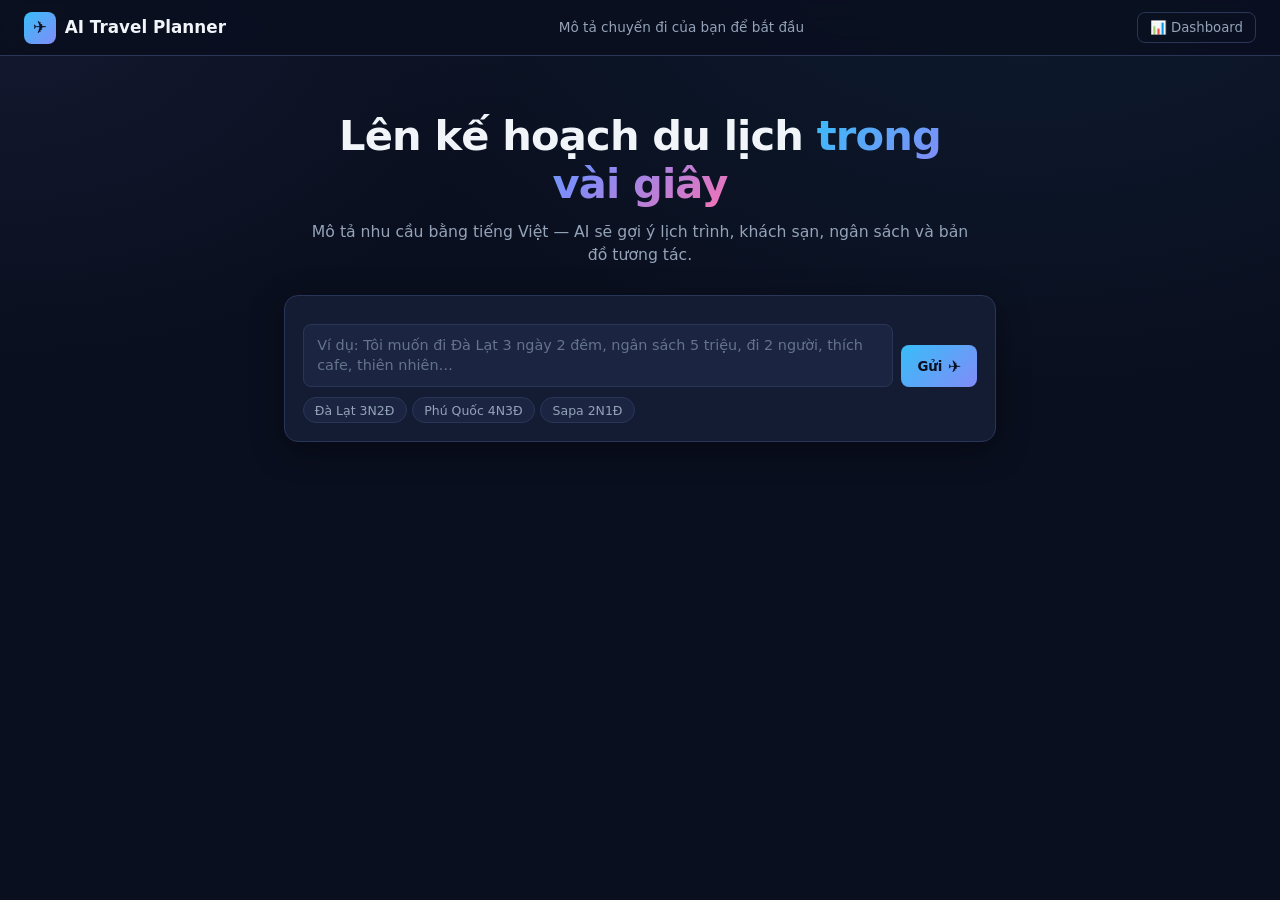
==== commit eec87dcf: "merge main into devops1 - resolve conflicts in frontend Conflicts resolved: - frontend/app.js: 8 con" ====
--- a/frontend/index.html
+++ b/frontend/index.html
@@ -20,43 +20,71 @@
     <a href="/dashboard.html" class="topbar__dash-link">📊 Dashboard</a>
   </header>
 
-  <!-- ── Chat (always visible) ──────────────────────────── -->
-  <section id="chat-section">
-    <div id="chat-wrapper">
-      <div class="chat-header" id="chat-header-hero">
-        <h1>Lên kế hoạch du lịch <span class="grad">trong vài giây</span></h1>
-        <p class="hero__sub">Mô tả nhu cầu bằng tiếng Việt — AI sẽ gợi ý lịch trình, khách sạn, ngân sách và bản đồ tương tác.</p>
-      </div>
-      <div id="chat-area">
-        <div id="messages"></div>
-        <!-- Inline loading inside chat -->
-        <div id="inline-loading" class="hidden">
-          <div class="inline-loading__inner">
-            <div class="inline-spinner"></div>
-            <span id="inline-loading-text">Đang xử lý…</span>
-          </div>
+  <!-- ── Hero (chỉ hiện trước khi có plan) ─────────────── -->
+  <section id="hero-section">
+    <div class="hero__inner">
+      <h1>Lên kế hoạch du lịch <span class="grad">trong vài giây</span></h1>
+      <p class="hero__sub">Mô tả nhu cầu bằng tiếng Việt — AI sẽ gợi ý lịch trình, khách sạn, ngân sách và bản đồ tương tác.</p>
+    </div>
+  </section>
+
+  <!-- ── Chat widget (hero mode → floating mode) ──────── -->
+  <div id="chat-widget" class="chat-widget--hero">
+
+    <!-- FAB: chỉ hiện khi floating + bị thu nhỏ -->
+    <button id="chat-fab" aria-label="Mở chat" class="hidden">
+      <span class="fab-icon">✈</span>
+      <span id="fab-badge" class="fab-badge hidden"></span>
+    </button>
+
+    <!-- Chat panel -->
+    <div id="chat-panel">
+      <!-- Header chỉ hiện ở floating mode -->
+      <div id="chat-panel-header" class="hidden">
+        <div class="chat-panel-header__left">
+          <span class="chat-panel-header__logo">✈</span>
+          <span class="chat-panel-header__title">AI Travel Planner</span>
+          <span class="chat-panel-header__status" id="chat-status-dot"></span>
         </div>
-        <div class="input-row">
-          <textarea id="user-input" rows="2" aria-label="Mô tả chuyến đi của bạn"
-            placeholder="Ví dụ: Tôi muốn đi Đà Lạt 3 ngày 2 đêm, ngân sách 5 triệu, đi 2 người, thích cafe, thiên nhiên và ít đi bộ."></textarea>
-          <button id="send-btn">
-            <span class="send-label">Gửi</span>
-            <span class="send-icon" aria-hidden="true">✈</span>
-          </button>
-        </div>
-        <div class="quick-prompts" id="quick-prompts">
-          <button class="chip" data-prompt="Tôi muốn đi Đà Lạt 3 ngày 2 đêm, ngân sách 5 triệu, 2 người, thích cafe và thiên nhiên, ít đi bộ.">Đà Lạt 3N2Đ</button>
-          <button class="chip" data-prompt="Phú Quốc 4 ngày 3 đêm, 2 người, ngân sách 15 triệu, thích biển và hải sản.">Phú Quốc 4N3Đ</button>
-          <button class="chip" data-prompt="Sapa 2 ngày 1 đêm, 4 người, ngân sách 6 triệu, thích ruộng bậc thang và văn hóa.">Sapa 2N1Đ</button>
+        <div class="chat-panel-header__actions">
+          <button id="new-trip-float-btn" class="chat-header-btn" title="Chuyến mới" aria-label="Tạo chuyến mới">＋</button>
+          <button id="chat-minimize-btn" class="chat-header-btn" title="Thu nhỏ" aria-label="Thu nhỏ chat">−</button>
         </div>
       </div>
+
+      <!-- Messages -->
+      <div id="messages"></div>
+
+      <!-- Inline loading -->
+      <div id="inline-loading" class="hidden">
+        <div class="inline-loading__inner">
+          <div class="inline-spinner"></div>
+          <span id="inline-loading-text">Đang xử lý…</span>
+        </div>
+      </div>
+
+      <!-- Input row -->
+      <div class="chat-panel__input">
+        <textarea id="user-input" rows="2" aria-label="Mô tả chuyến đi"
+          placeholder="Ví dụ: Tôi muốn đi Đà Lạt 3 ngày 2 đêm, ngân sách 5 triệu, đi 2 người, thích cafe, thiên nhiên…"></textarea>
+        <button id="send-btn" aria-label="Gửi">
+          <span class="send-label">Gửi</span>
+          <span class="send-icon" aria-hidden="true">✈</span>
+        </button>
+      </div>
+
+      <!-- Quick prompts -->
+      <div class="quick-prompts" id="quick-prompts">
+        <button class="chip" data-prompt="Tôi muốn đi Đà Lạt 3 ngày 2 đêm, ngân sách 5 triệu, 2 người, thích cafe và thiên nhiên, ít đi bộ.">Đà Lạt 3N2Đ</button>
+        <button class="chip" data-prompt="Phú Quốc 4 ngày 3 đêm, 2 người, ngân sách 15 triệu, thích biển và hải sản.">Phú Quốc 4N3Đ</button>
+        <button class="chip" data-prompt="Sapa 2 ngày 1 đêm, 4 người, ngân sách 6 triệu, thích ruộng bậc thang và văn hóa.">Sapa 2N1Đ</button>
+      </div>
     </div>
-  </section>
+  </div>
 
   <!-- ── Result ──────────────────────────────────────────── -->
   <main id="result" class="hidden">
 
-    <!-- Summary header -->
     <section id="summary">
       <div class="summary__dest">
         <h2 id="summary-dest">—</h2>
@@ -65,19 +93,16 @@
       <div class="summary__chips" id="summary-chips"></div>
     </section>
 
-    <!-- Action bar -->
     <div id="action-bar">
-      <button class="action-btn" data-style="cheaper"><span aria-hidden="true">💰</span> Rẻ hơn</button>
-      <button class="action-btn" data-style="relaxed"><span aria-hidden="true">🌿</span> Nhẹ nhàng hơn</button>
-      <button class="action-btn" data-style="more_food"><span aria-hidden="true">🍜</span> Thêm ăn uống</button>
-      <button id="regenerate-btn" class="action-btn action-btn--primary"><span aria-hidden="true">🔄</span> Tạo lại</button>
-      <button id="new-trip-btn" class="action-btn action-btn--ghost"><span aria-hidden="true">＋</span> Chuyến mới</button>
+      <button class="action-btn" data-style="cheaper">💰 Rẻ hơn</button>
+      <button class="action-btn" data-style="relaxed">🌿 Nhẹ nhàng hơn</button>
+      <button class="action-btn" data-style="more_food">🍜 Thêm ăn uống</button>
+      <button id="regenerate-btn" class="action-btn action-btn--primary">🔄 Tạo lại</button>
+      <button id="new-trip-btn" class="action-btn action-btn--ghost">＋ Chuyến mới</button>
     </div>
 
-    <!-- Main 2-column layout: Map | Plan -->
     <div id="result-main">
 
-      <!-- Left: Map -->
       <div id="map-col">
         <div id="map-section">
           <div id="map"></div>
@@ -85,22 +110,18 @@
         </div>
       </div>
 
-      <!-- Right: Plan column -->
       <div id="plan-col">
 
-        <!-- Place detail panel (shown on marker click) -->
         <div id="place-detail-panel" class="hidden">
           <div class="detail-panel__header">
-            <button id="detail-back-btn" class="detail-back-btn" aria-label="Quay lại lịch trình">
-              ← Lịch trình
-            </button>
+            <button id="detail-back-btn" class="detail-back-btn">← Lịch trình</button>
             <span class="detail-panel__day-badge" id="detail-day-badge"></span>
           </div>
           <div class="detail-panel__gallery">
             <img id="detail-main-img" alt="" />
             <div class="detail-panel__thumbs" id="detail-thumbs"></div>
-            <button class="detail-nav detail-nav--prev" id="detail-prev" aria-label="Ảnh trước">‹</button>
-            <button class="detail-nav detail-nav--next" id="detail-next" aria-label="Ảnh sau">›</button>
+            <button class="detail-nav detail-nav--prev" id="detail-prev">‹</button>
+            <button class="detail-nav detail-nav--next" id="detail-next">›</button>
           </div>
           <div class="detail-panel__body">
             <div class="detail-panel__type" id="detail-type"></div>
@@ -116,20 +137,18 @@
           </div>
         </div>
 
-        <!-- Itinerary + sidebar (shown when no detail panel) -->
         <div id="plan-content">
           <section id="itinerary-panel">
-            <h2><span aria-hidden="true">📅</span> Lịch trình</h2>
+            <h2>📅 Lịch trình</h2>
             <div id="itinerary-content"></div>
           </section>
-
           <aside id="sidebar">
             <section id="budget-panel">
-              <h2><span aria-hidden="true">💼</span> Ngân sách dự kiến</h2>
+              <h2>💼 Ngân sách dự kiến</h2>
               <div id="budget-content"></div>
             </section>
             <section id="hotel-panel" class="hidden">
-              <h2><span aria-hidden="true">🏨</span> Khách sạn gợi ý</h2>
+              <h2>🏨 Khách sạn gợi ý</h2>
               <div id="hotel-content"></div>
             </section>
           </aside>
--- a/frontend/style.css
+++ b/frontend/style.css
@@ -17,23 +17,28 @@
   --danger: #ef4444;
   --radius: 14px;
   --radius-sm: 8px;
-  --shadow-sm: 0 2px 8px rgba(0, 0, 0, .25);
-  --shadow: 0 8px 32px rgba(0, 0, 0, .4);
-  --shadow-lg: 0 24px 60px rgba(0, 0, 0, .55);
-  --ease: cubic-bezier(.2, .8, .2, 1);
+  --shadow-sm: 0 2px 8px rgba(0,0,0,.25);
+  --shadow: 0 8px 32px rgba(0,0,0,.4);
+  --shadow-lg: 0 24px 60px rgba(0,0,0,.55);
+  --ease: cubic-bezier(.2,.8,.2,1);
   --topbar-h: 56px;
-  --chat-max: 760px;
+  --widget-w: 380px;
+  --widget-h: 500px;
+  --fab-size: 56px;
+  --fab-bottom: 28px;
+  --fab-right: 28px;
 }
 
 * { box-sizing: border-box; margin: 0; padding: 0; }
 html, body { height: 100%; }
 
 body {
-  background: radial-gradient(1200px 800px at 80% -10%, rgba(56,189,248,.08), transparent 60%),
-              radial-gradient(900px 600px at 0% 0%, rgba(129,140,248,.08), transparent 60%),
-              var(--bg);
+  background:
+    radial-gradient(1200px 800px at 80% -10%, rgba(56,189,248,.08), transparent 60%),
+    radial-gradient(900px 600px at 0% 0%,   rgba(129,140,248,.08), transparent 60%),
+    var(--bg);
   color: var(--text);
-  font-family: 'Inter', 'Segoe UI', system-ui, -apple-system, sans-serif;
+  font-family: 'Inter','Segoe UI',system-ui,-apple-system,sans-serif;
   min-height: 100vh;
   line-height: 1.5;
   -webkit-font-smoothing: antialiased;
@@ -50,32 +55,19 @@
   padding: 0 1.5rem;
   height: var(--topbar-h);
   border-bottom: 1px solid var(--border);
-  background: rgba(10, 15, 31, .85);
-  backdrop-filter: blur(8px);
+  background: rgba(10,15,31,.88);
+  backdrop-filter: blur(10px);
   position: sticky;
   top: 0;
   z-index: 50;
 }
-
-.topbar__brand {
-  display: flex;
-  align-items: center;
-  gap: .55rem;
-  font-weight: 700;
-  font-size: 1.05rem;
-}
-
+.topbar__brand { display: flex; align-items: center; gap: .55rem; font-weight: 700; font-size: 1.05rem; }
 .logo {
-  display: inline-grid;
-  place-items: center;
-  width: 32px;
-  height: 32px;
-  border-radius: 8px;
+  display: inline-grid; place-items: center;
+  width: 32px; height: 32px; border-radius: 8px;
   background: linear-gradient(135deg, var(--accent), var(--accent-2));
-  color: #0a0f1f;
-  font-size: 1.05rem;
-}
-
+  color: #0a0f1f; font-size: 1.05rem;
+}
 .topbar__hint { color: var(--text-muted); font-size: .85rem; }
 
 .topbar__dash-link {
@@ -90,657 +82,492 @@
 }
 .topbar__dash-link:hover { background: var(--surface-2); color: var(--accent); border-color: var(--accent); }
 
+/* ── Hero section ─────────────────────────────────────── */
+#hero-section {
+  padding: 3.5rem 1.5rem 0;
+  text-align: center;
+  animation: fadeUp .5s var(--ease);
+}
+
 /* ── Chat section (always visible) ───────────────────── */
 #chat-section {
   padding: 2rem 1.5rem 1.5rem;
   border-bottom: 1px solid var(--border);
   background: rgba(10,15,31,.5);
 }
-
-#chat-wrapper {
-  max-width: var(--chat-max);
-  margin: 0 auto;
-}
-
-.chat-header { margin-bottom: 1.25rem; }
-.chat-header h1 {
-  font-size: 2rem;
-  font-weight: 800;
-  letter-spacing: -.02em;
-  line-height: 1.2;
-  margin-bottom: .5rem;
-}
-
-/* Compact header when result is showing */
-#chat-section.compact .chat-header h1 { font-size: 1.2rem; margin-bottom: .2rem; }
-#chat-section.compact .hero__sub { display: none; }
-#chat-section.compact .quick-prompts { display: none; }
-#chat-section.compact { padding: 1rem 1.5rem; }
-#chat-section.compact #messages { max-height: 180px; }
-
+#hero-section.hidden { display: none !important; }
+.hero__inner { max-width: 680px; margin: 0 auto; }
+.hero__inner h1 {
+  font-size: 2.6rem; font-weight: 800;
+  letter-spacing: -.02em; line-height: 1.15;
+  margin-bottom: .75rem;
+}
 .grad {
   background: linear-gradient(135deg, var(--accent), var(--accent-2), var(--accent-3));
-  -webkit-background-clip: text;
-  background-clip: text;
-  -webkit-text-fill-color: transparent;
-}
-
-.hero__sub {
-  color: var(--text-muted);
-  font-size: .95rem;
-  max-width: 600px;
-}
-
-/* ── Chat area ────────────────────────────────────────── */
-#chat-area {
+  -webkit-background-clip: text; background-clip: text; -webkit-text-fill-color: transparent;
+}
+.hero__sub { color: var(--text-muted); font-size: .98rem; margin-bottom: 0; }
+
+/* ══════════════════════════════════════════════════════
+   CHAT WIDGET — 3 modes:
+   .chat-widget--hero       normal flow below hero
+   .chat-widget--float-open fixed, panel visible
+   .chat-widget--float-closed fixed, panel hidden / FAB visible
+══════════════════════════════════════════════════════ */
+
+/* ── Hero mode ────────────────────────────────────────── */
+#chat-widget.chat-widget--hero {
+  position: relative;
+  max-width: 760px;
+  margin: 1.75rem auto 0;
+  padding: 0 1.5rem 2.5rem;
+  z-index: 1;
+}
+
+#chat-widget.chat-widget--hero #chat-fab { display: none !important; }
+#chat-widget.chat-widget--hero #chat-panel-header { display: none !important; }
+#chat-widget.chat-widget--hero #chat-panel {
   background: var(--surface);
   border: 1px solid var(--border);
   border-radius: var(--radius);
-  padding: 1rem 1.1rem;
+  padding: 1rem 1.1rem 1.1rem;
   box-shadow: var(--shadow);
 }
-
-#messages {
-  display: flex;
-  flex-direction: column;
-  gap: .5rem;
-  max-height: 260px;
-  overflow-y: auto;
-  padding-right: .25rem;
-  scroll-behavior: smooth;
-}
-
-#messages:not(:empty) { margin-bottom: .75rem; }
-#messages::-webkit-scrollbar { width: 5px; }
-#messages::-webkit-scrollbar-thumb { background: var(--border); border-radius: 3px; }
-
-.msg {
-  padding: .6rem .9rem;
-  border-radius: 12px;
-  max-width: 88%;
-  line-height: 1.5;
-  font-size: .93rem;
-  animation: pop .22s var(--ease);
-  word-wrap: break-word;
-}
-
-.msg--user {
-  background: linear-gradient(135deg, var(--accent-2), var(--accent));
+#chat-widget.chat-widget--hero .quick-prompts { display: flex; }
+#chat-widget.chat-widget--hero #messages { max-height: 260px; }
+
+/* ── Floating base (both open + closed) ───────────────── */
+#chat-widget.chat-widget--float-open,
+#chat-widget.chat-widget--float-closed {
+  position: fixed;
+  bottom: var(--fab-bottom);
+  right: var(--fab-right);
+  z-index: 200;
+}
+
+/* ── FAB button ───────────────────────────────────────── */
+#chat-fab {
+  width: var(--fab-size);
+  height: var(--fab-size);
+  border-radius: 50%;
+  background: linear-gradient(135deg, var(--accent), var(--accent-2));
+  border: none;
   color: #0a0f1f;
-  align-self: flex-end;
-  font-weight: 500;
-}
-
-.msg--assistant {
-  background: var(--surface-2);
-  align-self: flex-start;
-  border: 1px solid var(--border);
-}
-
-/* ── Inline loading ───────────────────────────────────── */
-#inline-loading {
-  padding: .65rem 0 .5rem;
-}
-
-.inline-loading__inner {
-  display: flex;
-  align-items: center;
-  gap: .7rem;
-  padding: .55rem .9rem;
-  background: var(--surface-2);
-  border: 1px solid var(--border);
-  border-radius: 12px;
-  max-width: 320px;
-  animation: pop .22s var(--ease);
-}
-
-.inline-spinner {
-  width: 18px;
-  height: 18px;
-  border: 2.5px solid var(--surface-3);
-  border-top-color: var(--accent);
-  border-radius: 50%;
-  flex-shrink: 0;
-  animation: spin .75s linear infinite;
-}
-
-#inline-loading-text {
-  color: var(--text-muted);
-  font-size: .88rem;
-}
-
-/* ── Input row ────────────────────────────────────────── */
-.input-row {
-  display: flex;
-  gap: .55rem;
-  align-items: flex-end;
-  margin-top: .75rem;
-}
-
-#user-input {
-  flex: 1;
-  background: var(--surface-2);
-  border: 1px solid var(--border);
-  border-radius: var(--radius-sm);
-  color: var(--text);
-  padding: .7rem .9rem;
-  resize: none;
-  font-size: .93rem;
-  font-family: inherit;
-  transition: border-color .15s;
-}
-
-#user-input:focus { outline: none; border-color: var(--accent); }
-
-#send-btn {
-  background: linear-gradient(135deg, var(--accent), var(--accent-2));
-  color: #0a0f1f;
-  border: none;
-  border-radius: var(--radius-sm);
-  padding: .75rem 1.1rem;
-  font-weight: 700;
+  font-size: 1.4rem;
   cursor: pointer;
   display: flex;
   align-items: center;
-  gap: .4rem;
-  transition: transform .12s var(--ease), box-shadow .12s var(--ease);
-  white-space: nowrap;
-}
-
-#send-btn:hover { transform: translateY(-1px); box-shadow: 0 6px 16px rgba(56,189,248,.3); }
-#send-btn:active { transform: translateY(0); }
-#send-btn:disabled { opacity: .55; cursor: not-allowed; transform: none; box-shadow: none; }
-.send-icon { font-size: 1.05rem; }
-
-.quick-prompts {
-  display: flex;
-  flex-wrap: wrap;
-  gap: .4rem;
-  margin-top: .75rem;
-}
-
-.chip {
-  background: var(--surface-2);
-  border: 1px solid var(--border);
-  color: var(--text-muted);
+  justify-content: center;
+  box-shadow: 0 6px 24px rgba(56,189,248,.45), 0 2px 8px rgba(0,0,0,.4);
+  transition: transform .18s var(--ease), box-shadow .18s var(--ease);
+  position: relative;
+  animation: popIn .3s var(--ease);
+}
+#chat-fab:hover { transform: scale(1.1); box-shadow: 0 10px 32px rgba(56,189,248,.55), 0 4px 12px rgba(0,0,0,.4); }
+#chat-fab:active { transform: scale(.95); }
+
+.fab-icon { font-size: 1.35rem; line-height: 1; }
+
+.fab-badge {
+  position: absolute;
+  top: -3px; right: -3px;
+  min-width: 20px; height: 20px;
+  background: var(--accent-3);
+  color: white;
   border-radius: 999px;
-  padding: .3rem .75rem;
-  font-size: .82rem;
-  cursor: pointer;
-  transition: all .15s;
-}
-
-.chip:hover { color: var(--text); border-color: var(--accent); background: var(--surface-3); }
-
-/* ── Animations ───────────────────────────────────────── */
-@keyframes spin { to { transform: rotate(360deg); } }
-@keyframes fadeUp { from { opacity: 0; transform: translateY(10px); } to { opacity: 1; transform: none; } }
-@keyframes fadeIn { from { opacity: 0; } to { opacity: 1; } }
-@keyframes pop { from { opacity: 0; transform: scale(.97); } to { opacity: 1; transform: none; } }
-@keyframes slideInRight { from { opacity: 0; transform: translateX(18px); } to { opacity: 1; transform: none; } }
-
-@media (prefers-reduced-motion: reduce) {
-  .inline-spinner, * { animation-duration: 0s !important; transition-duration: 0s !important; }
-}
-
-/* ── Result ───────────────────────────────────────────── */
-#result {
-  padding: 1.25rem 1.5rem 3rem;
-  animation: fadeUp .4s var(--ease);
-}
-
-/* Summary */
-#summary {
-  display: flex;
-  flex-wrap: wrap;
-  align-items: center;
-  justify-content: space-between;
-  gap: .75rem;
-  margin-bottom: 1rem;
-  max-width: 100%;
-}
-
-.summary__dest h2 {
-  font-size: 1.6rem;
-  font-weight: 800;
-  letter-spacing: -.01em;
-}
-
-.summary__meta { color: var(--text-muted); font-size: .88rem; margin-top: .1rem; }
-
-.summary__chips { display: flex; flex-wrap: wrap; gap: .4rem; }
-
-.summary-chip {
-  background: var(--surface);
-  border: 1px solid var(--border);
-  border-radius: 999px;
-  padding: .25rem .7rem;
-  font-size: .8rem;
-  color: var(--text-muted);
-}
-
-/* Action bar */
-#action-bar {
-  display: flex;
-  flex-wrap: wrap;
-  gap: .5rem;
-  margin-bottom: 1.25rem;
-}
-
-.action-btn {
-  background: var(--surface);
-  border: 1px solid var(--border);
-  color: var(--text);
-  border-radius: 999px;
-  padding: .5rem 1rem;
-  cursor: pointer;
-  font-size: .88rem;
-  display: inline-flex;
-  align-items: center;
-  gap: .4rem;
-  transition: all .15s var(--ease);
-}
-
-.action-btn:hover { background: var(--surface-2); border-color: var(--accent); transform: translateY(-1px); }
-.action-btn--primary { background: linear-gradient(135deg, var(--accent), var(--accent-2)); color: #0a0f1f; border-color: transparent; font-weight: 700; }
-.action-btn--ghost { background: transparent; border-style: dashed; }
-
-/* ── Result main: 2-column ────────────────────────────── */
-#result-main {
-  display: grid;
-  grid-template-columns: 1fr 420px;
-  gap: 1.25rem;
-  align-items: start;
-}
-
-/* Map column */
-#map-col {
-  position: sticky;
-  top: calc(var(--topbar-h) + 8px);
-}
-
-#map-section {
-  position: relative;
-  border-radius: var(--radius);
-  overflow: hidden;
-  box-shadow: var(--shadow);
-  border: 1px solid var(--border);
-}
-
-#map {
-  height: calc(100vh - var(--topbar-h) - 180px);
-  min-height: 480px;
-  max-height: 820px;
-  width: 100%;
-  background: var(--bg-soft);
-}
-
-.map-legend {
+  font-size: .68rem;
+  font-weight: 700;
+  display: flex; align-items: center; justify-content: center;
+  padding: 0 5px;
+  border: 2px solid var(--bg);
+  animation: badgePop .25s var(--ease);
+}
+
+/* ── Float-closed: only FAB ───────────────────────────── */
+#chat-widget.chat-widget--float-closed #chat-panel {
+  pointer-events: none;
+  opacity: 0;
+  transform: translateY(16px) scale(.97);
+  transition: opacity .22s var(--ease), transform .22s var(--ease);
+  /* still in DOM but invisible — keeps layout stable */
   position: absolute;
-  top: 12px;
-  left: 12px;
-  background: rgba(15, 23, 42, .88);
-  backdrop-filter: blur(6px);
-  border: 1px solid var(--border);
-  border-radius: var(--radius-sm);
-  padding: .5rem .75rem;
-  display: flex;
-  flex-direction: column;
-  gap: .3rem;
-  z-index: 2;
-  font-size: .8rem;
-}
-
-.map-legend__row { display: flex; align-items: center; gap: .45rem; }
-.map-legend__dot { width: 9px; height: 9px; border-radius: 50%; flex-shrink: 0; }
-
-/* Plan column */
-#plan-col {
-  display: flex;
-  flex-direction: column;
-  gap: 1.25rem;
-  min-width: 0;
-}
-
-/* ── Place detail panel ───────────────────────────────── */
-#place-detail-panel {
+  bottom: calc(var(--fab-size) + 12px);
+  right: 0;
+  width: var(--widget-w);
+}
+#chat-widget.chat-widget--float-closed #chat-fab { display: flex !important; }
+
+/* ── Float-open: panel visible, FAB hidden ────────────── */
+#chat-widget.chat-widget--float-open #chat-panel {
+  position: absolute;
+  bottom: calc(var(--fab-size) + 12px);
+  right: 0;
+  width: var(--widget-w);
+  opacity: 1;
+  transform: none;
+  pointer-events: all;
+  transition: opacity .25s var(--ease), transform .25s var(--ease);
   background: var(--surface);
   border: 1px solid var(--border);
   border-radius: var(--radius);
+  box-shadow: var(--shadow-lg);
   overflow: hidden;
-  box-shadow: var(--shadow);
-  animation: slideInRight .3s var(--ease);
-}
-
-.detail-panel__header {
   display: flex;
+  flex-direction: column;
+}
+#chat-widget.chat-widget--float-open #chat-fab { display: flex !important; }
+
+/* ── Chat panel header (float modes only) ─────────────── */
+#chat-panel-header {
+  display: flex !important;
   align-items: center;
   justify-content: space-between;
   padding: .75rem 1rem;
+  background: linear-gradient(135deg, rgba(56,189,248,.12), rgba(129,140,248,.1));
   border-bottom: 1px solid var(--border);
+  flex-shrink: 0;
+}
+.chat-panel-header__left { display: flex; align-items: center; gap: .5rem; }
+.chat-panel-header__logo {
+  width: 26px; height: 26px; border-radius: 6px;
+  background: linear-gradient(135deg, var(--accent), var(--accent-2));
+  color: #0a0f1f; font-size: .85rem;
+  display: inline-grid; place-items: center; flex-shrink: 0;
+}
+.chat-panel-header__title { font-weight: 700; font-size: .9rem; }
+.chat-panel-header__status {
+  width: 7px; height: 7px; border-radius: 50%;
+  background: var(--success);
+  box-shadow: 0 0 0 2px rgba(16,185,129,.25);
+  animation: pulse 2s infinite;
+}
+.chat-panel-header__actions { display: flex; gap: .3rem; }
+.chat-header-btn {
+  width: 28px; height: 28px; border-radius: 6px;
+  background: var(--surface-2); border: 1px solid var(--border);
+  color: var(--text-muted); font-size: 1rem;
+  cursor: pointer; display: grid; place-items: center;
+  transition: all .15s;
+}
+.chat-header-btn:hover { background: var(--surface-3); color: var(--text); border-color: var(--accent); }
+
+/* ── Messages ─────────────────────────────────────────── */
+#messages {
+  display: flex; flex-direction: column; gap: .5rem;
+  overflow-y: auto; padding: .75rem .9rem;
+  scroll-behavior: smooth;
+  flex: 1;
+}
+
+/* Hero mode: constrain height */
+#chat-widget.chat-widget--hero #messages {
+  max-height: 260px;
+  padding: 0 0 .5rem;
+}
+
+/* Float modes: fill available space */
+#chat-widget.chat-widget--float-open #messages,
+#chat-widget.chat-widget--float-closed #messages {
+  max-height: 240px;
+}
+
+#messages:empty { display: none; }
+#messages::-webkit-scrollbar { width: 4px; }
+#messages::-webkit-scrollbar-thumb { background: var(--border); border-radius: 2px; }
+
+.msg {
+  padding: .6rem .9rem; border-radius: 12px;
+  max-width: 88%; line-height: 1.5; font-size: .92rem;
+  animation: pop .22s var(--ease); word-wrap: break-word;
+}
+.msg--user {
+  background: linear-gradient(135deg, var(--accent-2), var(--accent));
+  color: #0a0f1f; align-self: flex-end; font-weight: 500;
+}
+.msg--assistant {
+  background: var(--surface-2); align-self: flex-start;
+  border: 1px solid var(--border);
+}
+
+/* ── Inline loading ───────────────────────────────────── */
+#inline-loading { padding: .4rem .9rem .2rem; flex-shrink: 0; }
+.inline-loading__inner {
+  display: flex; align-items: center; gap: .65rem;
+  padding: .5rem .85rem; background: var(--surface-2);
+  border: 1px solid var(--border); border-radius: 12px;
+  max-width: 280px; animation: pop .22s var(--ease);
+}
+.inline-spinner {
+  width: 16px; height: 16px; flex-shrink: 0;
+  border: 2.5px solid var(--surface-3); border-top-color: var(--accent);
+  border-radius: 50%; animation: spin .75s linear infinite;
+}
+#inline-loading-text { color: var(--text-muted); font-size: .85rem; }
+
+/* ── Chat input ───────────────────────────────────────── */
+.chat-panel__input {
+  display: flex; gap: .5rem; align-items: flex-end;
+  padding: .75rem .9rem .65rem; border-top: 1px solid var(--border);
+  flex-shrink: 0;
+}
+#chat-widget.chat-widget--hero .chat-panel__input {
+  padding: .75rem 0 0;
+  border-top: none;
+}
+
+#user-input {
+  flex: 1; background: var(--surface-2); border: 1px solid var(--border);
+  border-radius: var(--radius-sm); color: var(--text);
+  padding: .65rem .85rem; resize: none; font-size: .9rem;
+  font-family: inherit; transition: border-color .15s; line-height: 1.4;
+}
+#user-input:focus { outline: none; border-color: var(--accent); }
+#user-input::placeholder { color: var(--text-dim); }
+
+#send-btn {
+  background: linear-gradient(135deg, var(--accent), var(--accent-2));
+  color: #0a0f1f; border: none; border-radius: var(--radius-sm);
+  padding: .7rem 1rem; font-weight: 700; cursor: pointer;
+  display: flex; align-items: center; gap: .35rem;
+  transition: transform .12s var(--ease), box-shadow .12s var(--ease);
+  white-space: nowrap; flex-shrink: 0;
+}
+#send-btn:hover { transform: translateY(-1px); box-shadow: 0 6px 16px rgba(56,189,248,.3); }
+#send-btn:active { transform: translateY(0); }
+#send-btn:disabled { opacity: .5; cursor: not-allowed; transform: none; box-shadow: none; }
+.send-icon { font-size: 1rem; }
+
+/* ── Quick prompts ────────────────────────────────────── */
+.quick-prompts {
+  display: flex; flex-wrap: wrap; gap: .35rem;
+  padding: 0 .9rem .75rem; flex-shrink: 0;
+}
+#chat-widget.chat-widget--hero .quick-prompts { padding: .65rem 0 0; }
+#chat-widget.chat-widget--float-open .quick-prompts { padding: 0 .9rem .7rem; }
+#chat-widget.chat-widget--float-closed .quick-prompts { display: none; }
+
+.chip {
+  background: var(--surface-2); border: 1px solid var(--border);
+  color: var(--text-muted); border-radius: 999px;
+  padding: .28rem .7rem; font-size: .78rem;
+  cursor: pointer; transition: all .15s;
+}
+.chip:hover { color: var(--text); border-color: var(--accent); background: var(--surface-3); }
+
+/* ── Animations ───────────────────────────────────────── */
+@keyframes spin     { to { transform: rotate(360deg); } }
+@keyframes fadeUp   { from { opacity: 0; transform: translateY(10px); } to { opacity: 1; transform: none; } }
+@keyframes fadeIn   { from { opacity: 0; } to { opacity: 1; } }
+@keyframes pop      { from { opacity: 0; transform: scale(.97); } to { opacity: 1; transform: none; } }
+@keyframes popIn    { from { opacity: 0; transform: scale(.7); } to { opacity: 1; transform: none; } }
+@keyframes badgePop { from { transform: scale(0); } to { transform: none; } }
+@keyframes slideInRight { from { opacity: 0; transform: translateX(18px); } to { opacity: 1; transform: none; } }
+@keyframes pulse {
+  0%,100% { box-shadow: 0 0 0 2px rgba(16,185,129,.25); }
+  50%      { box-shadow: 0 0 0 4px rgba(16,185,129,.1); }
+}
+
+@media (prefers-reduced-motion: reduce) {
+  .inline-spinner, * { animation-duration: 0s !important; transition-duration: 0s !important; }
+}
+
+/* ══════════════════════════════════════════════════════
+   RESULT
+══════════════════════════════════════════════════════ */
+#result {
+  padding: 1.25rem 1.5rem 6rem; /* 6rem bottom so FAB doesn't cover content */
+  animation: fadeUp .4s var(--ease);
+}
+
+#summary {
+  display: flex; flex-wrap: wrap; align-items: center;
+  justify-content: space-between; gap: .75rem; margin-bottom: 1rem;
+}
+.summary__dest h2 { font-size: 1.6rem; font-weight: 800; letter-spacing: -.01em; }
+.summary__meta { color: var(--text-muted); font-size: .88rem; margin-top: .1rem; }
+.summary__chips { display: flex; flex-wrap: wrap; gap: .4rem; }
+.summary-chip {
+  background: var(--surface); border: 1px solid var(--border);
+  border-radius: 999px; padding: .25rem .7rem;
+  font-size: .8rem; color: var(--text-muted);
+}
+
+#action-bar { display: flex; flex-wrap: wrap; gap: .5rem; margin-bottom: 1.25rem; }
+.action-btn {
+  background: var(--surface); border: 1px solid var(--border);
+  color: var(--text); border-radius: 999px; padding: .5rem 1rem;
+  cursor: pointer; font-size: .88rem;
+  display: inline-flex; align-items: center; gap: .4rem;
+  transition: all .15s var(--ease);
+}
+.action-btn:hover { background: var(--surface-2); border-color: var(--accent); transform: translateY(-1px); }
+.action-btn--primary {
+  background: linear-gradient(135deg, var(--accent), var(--accent-2));
+  color: #0a0f1f; border-color: transparent; font-weight: 700;
+}
+.action-btn--ghost { background: transparent; border-style: dashed; }
+
+/* ── Result 2-column layout ───────────────────────────── */
+#result-main { display: grid; grid-template-columns: 1fr 420px; gap: 1.25rem; align-items: start; }
+
+#map-col { position: sticky; top: calc(var(--topbar-h) + 8px); }
+#map-section {
+  position: relative; border-radius: var(--radius); overflow: hidden;
+  box-shadow: var(--shadow); border: 1px solid var(--border);
+}
+#map {
+  height: calc(100vh - var(--topbar-h) - 170px);
+  min-height: 480px; max-height: 820px;
+  width: 100%; background: var(--bg-soft);
+}
+
+.map-legend {
+  position: absolute; top: 12px; left: 12px;
+  background: rgba(15,23,42,.88); backdrop-filter: blur(6px);
+  border: 1px solid var(--border); border-radius: var(--radius-sm);
+  padding: .5rem .75rem;
+  display: flex; flex-direction: column; gap: .3rem;
+  z-index: 2; font-size: .8rem;
+}
+.map-legend__row { display: flex; align-items: center; gap: .45rem; }
+.map-legend__dot { width: 9px; height: 9px; border-radius: 50%; flex-shrink: 0; }
+
+/* ── Plan column ──────────────────────────────────────── */
+#plan-col { display: flex; flex-direction: column; gap: 1.25rem; min-width: 0; }
+
+/* ── Detail panel ─────────────────────────────────────── */
+#place-detail-panel {
+  background: var(--surface); border: 1px solid var(--border);
+  border-radius: var(--radius); overflow: hidden;
+  box-shadow: var(--shadow); animation: slideInRight .3s var(--ease);
+}
+.detail-panel__header {
+  display: flex; align-items: center; justify-content: space-between;
+  padding: .75rem 1rem; border-bottom: 1px solid var(--border);
   background: var(--surface-2);
 }
-
 .detail-back-btn {
-  background: none;
-  border: 1px solid var(--border);
-  color: var(--text-muted);
-  border-radius: var(--radius-sm);
-  padding: .35rem .75rem;
-  font-size: .83rem;
-  cursor: pointer;
-  transition: all .15s;
-  display: flex;
-  align-items: center;
-  gap: .3rem;
-}
-
+  background: none; border: 1px solid var(--border); color: var(--text-muted);
+  border-radius: var(--radius-sm); padding: .32rem .7rem;
+  font-size: .82rem; cursor: pointer; transition: all .15s;
+}
 .detail-back-btn:hover { color: var(--text); border-color: var(--accent); }
-
 .detail-panel__day-badge {
-  font-size: .75rem;
-  background: var(--surface-3);
-  border: 1px solid var(--border);
-  color: var(--text-muted);
-  border-radius: 999px;
-  padding: .2rem .6rem;
-}
-
+  font-size: .74rem; background: var(--surface-3);
+  border: 1px solid var(--border); color: var(--text-muted);
+  border-radius: 999px; padding: .2rem .6rem;
+}
 .detail-panel__gallery {
-  position: relative;
-  background: #000;
-  aspect-ratio: 16 / 9;
-  overflow: hidden;
-}
-
-#detail-main-img {
-  width: 100%;
-  height: 100%;
-  object-fit: cover;
-  transition: opacity .2s;
-}
-
+  position: relative; background: #000; aspect-ratio: 16/9; overflow: hidden;
+}
+#detail-main-img { width: 100%; height: 100%; object-fit: cover; transition: opacity .2s; }
 .detail-panel__thumbs {
-  position: absolute;
-  bottom: 8px;
-  left: 50%;
-  transform: translateX(-50%);
-  display: flex;
-  gap: 4px;
-  z-index: 1;
-}
-
+  position: absolute; bottom: 8px; left: 50%; transform: translateX(-50%);
+  display: flex; gap: 4px; z-index: 1;
+}
 .detail-thumb {
-  width: 44px;
-  height: 32px;
-  border-radius: 4px;
-  object-fit: cover;
-  cursor: pointer;
-  border: 2px solid transparent;
-  opacity: .6;
-  transition: all .15s;
-}
-
+  width: 44px; height: 32px; border-radius: 4px; object-fit: cover;
+  cursor: pointer; border: 2px solid transparent; opacity: .6; transition: all .15s;
+}
 .detail-thumb:hover { opacity: 1; }
 .detail-thumb.active { opacity: 1; border-color: var(--accent); }
-
 .detail-nav {
-  position: absolute;
-  top: 50%;
-  transform: translateY(-50%);
-  background: rgba(0,0,0,.55);
-  color: white;
-  border: none;
-  width: 36px;
-  height: 36px;
-  border-radius: 50%;
-  font-size: 1.4rem;
-  cursor: pointer;
-  z-index: 1;
-  display: grid;
-  place-items: center;
-  transition: background .15s;
-}
-
+  position: absolute; top: 50%; transform: translateY(-50%);
+  background: rgba(0,0,0,.55); color: white; border: none;
+  width: 36px; height: 36px; border-radius: 50%; font-size: 1.4rem;
+  cursor: pointer; z-index: 1; display: grid; place-items: center; transition: background .15s;
+}
 .detail-nav:hover { background: rgba(0,0,0,.85); }
 .detail-nav--prev { left: 8px; }
 .detail-nav--next { right: 8px; }
-
 .detail-panel__body { padding: 1rem 1.1rem 1.2rem; }
-
 .detail-panel__type {
-  display: inline-block;
-  font-size: .72rem;
-  text-transform: uppercase;
-  letter-spacing: .06em;
-  color: var(--accent);
-  background: rgba(56,189,248,.12);
-  padding: .18rem .5rem;
-  border-radius: 4px;
-  margin-bottom: .4rem;
-}
-
-.detail-panel__body h3 {
-  font-size: 1.3rem;
-  font-weight: 800;
-  line-height: 1.2;
-  margin-bottom: .65rem;
-}
-
+  display: inline-block; font-size: .72rem; text-transform: uppercase;
+  letter-spacing: .06em; color: var(--accent);
+  background: rgba(56,189,248,.12); padding: .18rem .5rem;
+  border-radius: 4px; margin-bottom: .4rem;
+}
+.detail-panel__body h3 { font-size: 1.3rem; font-weight: 800; line-height: 1.2; margin-bottom: .65rem; }
 .detail-panel__badges { display: flex; flex-wrap: wrap; gap: .35rem; margin-bottom: .8rem; }
-
 .detail-panel__reason {
-  color: var(--text-muted);
-  font-style: italic;
-  font-size: .88rem;
-  margin-bottom: .85rem;
-  line-height: 1.55;
-}
-
+  color: var(--text-muted); font-style: italic; font-size: .88rem;
+  margin-bottom: .85rem; line-height: 1.55;
+}
 .detail-panel__meta {
-  display: grid;
-  grid-template-columns: repeat(2, 1fr);
-  gap: .6rem;
-  background: var(--bg-soft);
-  border-radius: var(--radius-sm);
-  padding: .75rem .9rem;
-  margin-bottom: .85rem;
-}
-
+  display: grid; grid-template-columns: repeat(2,1fr);
+  gap: .6rem; background: var(--bg-soft);
+  border-radius: var(--radius-sm); padding: .75rem .9rem; margin-bottom: .85rem;
+}
 .detail-meta__row { display: flex; flex-direction: column; }
 .detail-meta__label { font-size: .72rem; color: var(--text-dim); margin-bottom: .1rem; }
 .detail-meta__val { font-weight: 600; font-size: .9rem; }
-
-.detail-panel__address {
-  color: var(--text-muted);
-  font-size: .85rem;
-  margin-bottom: .85rem;
-}
-
+.detail-panel__address { color: var(--text-muted); font-size: .85rem; margin-bottom: .85rem; }
 .detail-panel__actions { display: flex; gap: .55rem; flex-wrap: wrap; }
 
-/* ── Itinerary panel ──────────────────────────────────── */
+/* ── Itinerary ────────────────────────────────────────── */
 #itinerary-panel {
-  background: var(--surface);
-  border: 1px solid var(--border);
-  border-radius: var(--radius);
-  padding: 1.1rem 1.1rem 1.2rem;
-}
-
+  background: var(--surface); border: 1px solid var(--border);
+  border-radius: var(--radius); padding: 1.1rem;
+}
 #itinerary-panel h2, #budget-panel h2, #hotel-panel h2 {
-  font-size: 1.1rem;
-  font-weight: 700;
-  margin-bottom: .9rem;
-  display: flex;
-  align-items: center;
-  gap: .4rem;
-}
-
-.day-block {
-  margin-bottom: 1.25rem;
-  animation: fadeUp .35s var(--ease) backwards;
-}
-
+  font-size: 1.1rem; font-weight: 700; margin-bottom: .9rem;
+  display: flex; align-items: center; gap: .4rem;
+}
+.day-block { margin-bottom: 1.25rem; animation: fadeUp .35s var(--ease) backwards; }
 .day-block:nth-child(1) { animation-delay: .04s; }
 .day-block:nth-child(2) { animation-delay: .09s; }
 .day-block:nth-child(3) { animation-delay: .14s; }
-
 .day-title {
-  font-size: .97rem;
-  font-weight: 700;
-  margin-bottom: .7rem;
-  padding: .45rem .85rem;
-  background: var(--surface-2);
-  border-radius: var(--radius-sm);
-  border-left: 4px solid var(--accent);
-  display: inline-flex;
-  align-items: center;
-  gap: .45rem;
-}
-
+  font-size: .97rem; font-weight: 700; margin-bottom: .7rem;
+  padding: .45rem .85rem; background: var(--surface-2);
+  border-radius: var(--radius-sm); border-left: 4px solid var(--accent);
+  display: inline-flex; align-items: center; gap: .45rem;
+}
 .place-card {
-  display: flex;
-  gap: .85rem;
-  background: var(--surface-2);
-  border: 1px solid var(--border);
-  border-radius: var(--radius-sm);
-  padding: .75rem;
-  margin-bottom: .5rem;
-  cursor: pointer;
+  display: flex; gap: .85rem; background: var(--surface-2);
+  border: 1px solid var(--border); border-radius: var(--radius-sm);
+  padding: .75rem; margin-bottom: .5rem; cursor: pointer;
   transition: all .15s var(--ease);
 }
-
 .place-card:hover { background: var(--surface-3); border-color: var(--accent); transform: translateX(2px); }
 .place-card.active { border-color: var(--accent); background: var(--surface-3); }
-
 .place-img-wrap {
-  width: 80px;
-  height: 68px;
-  border-radius: 7px;
-  flex-shrink: 0;
-  overflow: hidden;
-  background: var(--surface-3);
-}
-
+  width: 80px; height: 68px; border-radius: 7px; flex-shrink: 0;
+  overflow: hidden; background: var(--surface-3);
+}
 .place-img { width: 100%; height: 100%; object-fit: cover; transition: transform .22s var(--ease); }
 .place-card:hover .place-img { transform: scale(1.06); }
-
-.place-img-fallback {
-  width: 100%;
-  height: 100%;
-  display: grid;
-  place-items: center;
-  color: var(--text-dim);
-  font-size: 1.2rem;
-}
-
+.place-img-fallback { width: 100%; height: 100%; display: grid; place-items: center; color: var(--text-dim); font-size: 1.2rem; }
 .place-info { flex: 1; min-width: 0; }
-
-.place-time {
-  font-size: .75rem;
-  color: var(--text-muted);
-  margin-bottom: .12rem;
-  display: flex;
-  align-items: center;
-  gap: .35rem;
-}
-
+.place-time { font-size: .75rem; color: var(--text-muted); margin-bottom: .12rem; display: flex; align-items: center; gap: .35rem; }
 .place-time__dot { width: 6px; height: 6px; border-radius: 50%; flex-shrink: 0; }
-
-.place-name {
-  font-weight: 700;
-  font-size: .95rem;
-  margin-bottom: .25rem;
-  overflow: hidden;
-  text-overflow: ellipsis;
-  white-space: nowrap;
-}
-
+.place-name { font-weight: 700; font-size: .95rem; margin-bottom: .25rem; overflow: hidden; text-overflow: ellipsis; white-space: nowrap; }
 .place-meta { display: flex; flex-wrap: wrap; gap: .3rem; font-size: .78rem; }
-
-.badge {
-  background: var(--surface-3);
-  border-radius: 999px;
-  padding: .18rem .55rem;
-  display: inline-flex;
-  align-items: center;
-  gap: .2rem;
-}
-
-.badge--cost { color: var(--warn); }
-.badge--rating { color: var(--success); }
-.badge--travel { color: var(--text-muted); }
+.badge { background: var(--surface-3); border-radius: 999px; padding: .18rem .55rem; display: inline-flex; align-items: center; gap: .2rem; }
+.badge--cost     { color: var(--warn); }
+.badge--rating   { color: var(--success); }
+.badge--travel   { color: var(--text-muted); }
 .badge--duration { color: var(--text-muted); }
-
-.place-reason {
-  font-size: .78rem;
-  color: var(--text-muted);
-  margin-top: .3rem;
-  font-style: italic;
-  display: -webkit-box;
-  -webkit-line-clamp: 2;
-  -webkit-box-orient: vertical;
-  overflow: hidden;
-}
-
-/* Sidebar */
+.place-reason { font-size: .78rem; color: var(--text-muted); margin-top: .3rem; font-style: italic; display: -webkit-box; -webkit-line-clamp: 2; -webkit-box-orient: vertical; overflow: hidden; }
+
+/* ── Sidebar ──────────────────────────────────────────── */
 #sidebar { display: flex; flex-direction: column; gap: 1.25rem; }
-
 #budget-panel, #hotel-panel {
-  background: var(--surface);
-  border: 1px solid var(--border);
-  border-radius: var(--radius);
-  padding: 1.1rem;
-}
-
-.budget-row {
-  display: flex;
-  justify-content: space-between;
-  padding: .45rem 0;
-  border-bottom: 1px solid var(--border);
-  font-size: .9rem;
-}
-
+  background: var(--surface); border: 1px solid var(--border);
+  border-radius: var(--radius); padding: 1.1rem;
+}
+.budget-row { display: flex; justify-content: space-between; padding: .45rem 0; border-bottom: 1px solid var(--border); font-size: .9rem; }
 .budget-row:last-of-type { border-bottom: none; }
 .budget-row__label { color: var(--text-muted); display: flex; align-items: center; gap: .45rem; }
 .budget-total { font-weight: 800; font-size: 1.05rem; color: var(--accent); }
 .budget-over { color: var(--danger); }
-.budget-ok { color: var(--success); }
-
-.budget-status {
-  margin-top: .6rem;
-  padding: .45rem .7rem;
-  border-radius: var(--radius-sm);
-  font-size: .83rem;
-  display: flex;
-  align-items: center;
-  gap: .4rem;
-}
-
-.budget-status--ok { background: rgba(16,185,129,.12); color: var(--success); }
-.budget-status--over { background: rgba(239,68,68,.12); color: var(--danger); }
-
-.warning-item {
-  background: rgba(245,158,11,.1);
-  border-left: 3px solid var(--warn);
-  border-radius: 6px;
-  padding: .5rem .75rem;
-  margin-top: .5rem;
-  font-size: .83rem;
-  color: var(--warn);
-}
-
-/* Hotel */
-.hotel-card {
-  display: flex;
-  gap: .75rem;
-  background: var(--surface-2);
-  border-radius: var(--radius-sm);
-  padding: .7rem;
-  margin-top: .7rem;
-  border: 1px solid var(--border);
-}
-
+.budget-ok   { color: var(--success); }
+.budget-status { margin-top: .6rem; padding: .45rem .7rem; border-radius: var(--radius-sm); font-size: .83rem; display: flex; align-items: center; gap: .4rem; }
+.budget-status--ok   { background: rgba(16,185,129,.12); color: var(--success); }
+.budget-status--over { background: rgba(239,68,68,.12);  color: var(--danger); }
+.warning-item { background: rgba(245,158,11,.1); border-left: 3px solid var(--warn); border-radius: 6px; padding: .5rem .75rem; margin-top: .5rem; font-size: .83rem; color: var(--warn); }
+
+.hotel-card { display: flex; gap: .75rem; background: var(--surface-2); border-radius: var(--radius-sm); padding: .7rem; margin-top: .7rem; border: 1px solid var(--border); }
 .hotel-card img { width: 64px; height: 64px; object-fit: cover; border-radius: 6px; flex-shrink: 0; }
 .hotel-card__info { display: flex; flex-direction: column; gap: .18rem; min-width: 0; }
 .hotel-card__name { font-weight: 700; font-size: .9rem; }
@@ -786,91 +613,236 @@
 
 /* ── Map markers ──────────────────────────────────────── */
 .travel-marker {
-  width: 28px;
-  height: 28px;
-  border-radius: 50%;
-  border: 2px solid white;
-  display: flex;
-  align-items: center;
-  justify-content: center;
-  font-size: 10px;
-  font-weight: 700;
-  color: white;
-  cursor: pointer;
-  box-shadow: 0 2px 8px rgba(0,0,0,.45);
-  transition: transform .15s var(--ease);
-}
-
+  width: 28px; height: 28px; border-radius: 50%; border: 2px solid white;
+  display: flex; align-items: center; justify-content: center;
+  font-size: 10px; font-weight: 700; color: white; cursor: pointer;
+  box-shadow: 0 2px 8px rgba(0,0,0,.45); transition: transform .15s var(--ease);
+}
 .travel-marker:hover { transform: scale(1.2); }
 .travel-marker.active-marker { transform: scale(1.25); box-shadow: 0 0 0 3px white, 0 4px 12px rgba(0,0,0,.5); }
 
 .mapboxgl-popup-content {
-  background: var(--surface) !important;
-  color: var(--text) !important;
-  border-radius: var(--radius-sm) !important;
-  padding: 0 !important;
-  overflow: hidden;
-  box-shadow: var(--shadow) !important;
-  min-width: 190px;
-}
-
+  background: var(--surface) !important; color: var(--text) !important;
+  border-radius: var(--radius-sm) !important; padding: 0 !important;
+  overflow: hidden; box-shadow: var(--shadow) !important; min-width: 190px;
+}
 .mapboxgl-popup-tip { border-top-color: var(--surface) !important; border-bottom-color: var(--surface) !important; }
 .mapboxgl-popup-close { color: white !important; font-size: 1.3rem !important; padding: 0 .35rem !important; }
-
 .popup-card { cursor: pointer; }
 .popup-card img { width: 100%; height: 100px; object-fit: cover; display: block; }
 .popup-card__body { padding: .5rem .7rem; }
 .popup-card__name { font-weight: 700; font-size: .88rem; }
 .popup-card__meta { color: var(--text-muted); font-size: .76rem; margin-top: .12rem; }
-.popup-card__cta {
-  margin-top: .4rem;
-  font-size: .75rem;
-  color: var(--accent);
-  font-weight: 600;
-}
-
-/* Modal (kept for fallback) */
+.popup-card__cta  { margin-top: .4rem; font-size: .75rem; color: var(--accent); font-weight: 600; }
+
+/* ── Shared button style (modal__btn reused in detail panel) */
 .modal__btn {
-  background: var(--surface-2);
-  border: 1px solid var(--border);
-  color: var(--text);
-  border-radius: var(--radius-sm);
-  padding: .6rem 1rem;
-  font-size: .88rem;
-  cursor: pointer;
-  text-decoration: none;
-  display: inline-flex;
-  align-items: center;
-  gap: .4rem;
+  background: var(--surface-2); border: 1px solid var(--border); color: var(--text);
+  border-radius: var(--radius-sm); padding: .6rem 1rem; font-size: .88rem;
+  cursor: pointer; text-decoration: none; display: inline-flex; align-items: center; gap: .4rem;
   transition: all .15s var(--ease);
 }
-
 .modal__btn:hover { background: var(--surface-3); transform: translateY(-1px); }
 .modal__btn--primary {
   background: linear-gradient(135deg, var(--accent), var(--accent-2));
+  color: #0a0f1f; border: none; font-weight: 700;
+}
+
+/* ── Floating chat bubble ─────────────────────────────── */
+#chat-section.floating {
+  position: fixed !important;
+  bottom: 1.5rem;
+  right: 1.5rem;
+  z-index: 600;
+  padding: 0 !important;
+  border: none !important;
+  background: transparent !important;
+  width: auto;
+  max-width: 420px;
+  animation: none;
+}
+
+#chat-section.floating #chat-wrapper {
+  display: flex !important;
+  flex-direction: column;
+  align-items: flex-end;
+  gap: .75rem;
+  max-width: 420px;
+}
+
+#chat-section.floating .chat-header { display: none !important; }
+#chat-section.floating .quick-prompts { display: none !important; }
+#chat-section.floating.chat-closed #chat-area { display: none !important; }
+
+#chat-section.floating.chat-open #chat-area {
+  animation: slideUpIn .25s var(--ease);
+  background: var(--surface) !important;
+  border: 1px solid var(--border) !important;
+  border-radius: var(--radius) !important;
+  box-shadow: var(--shadow-lg) !important;
+  width: 380px;
+  padding: 0 !important;
+  overflow: hidden;
+}
+
+#chat-section.floating.chat-open #messages {
+  max-height: 160px;
+  padding: .75rem .9rem 0;
+}
+
+#chat-section.floating.chat-open #inline-loading {
+  padding: .4rem .9rem;
+}
+
+#chat-section.floating.chat-open .input-row {
+  padding: .5rem .9rem .75rem;
+  margin-top: 0;
+}
+
+/* Float panel header */
+#chat-float-header {
+  display: none;
+  align-items: center;
+  justify-content: space-between;
+  padding: .6rem .9rem;
+  background: var(--surface-2);
+  border-bottom: 1px solid var(--border);
+  font-size: .85rem;
+  font-weight: 600;
+  color: var(--text);
+}
+
+#chat-section.floating.chat-open #chat-float-header { display: flex; }
+
+#chat-float-close-btn {
+  background: none;
+  border: none;
+  color: var(--text-muted);
+  cursor: pointer;
+  font-size: 1rem;
+  line-height: 1;
+  padding: 0 .2rem;
+  transition: color .15s;
+}
+#chat-float-close-btn:hover { color: var(--text); }
+
+/* Bubble toggle button */
+#chat-bubble-toggle {
+  display: none;
+  width: 52px;
+  height: 52px;
+  border-radius: 50%;
+  background: linear-gradient(135deg, var(--accent), var(--accent-2));
+  border: 2px solid rgba(255, 255, 255, .15);
   color: #0a0f1f;
-  border: none;
+  font-size: 1.3rem;
+  cursor: pointer;
+  box-shadow: 0 4px 24px rgba(56, 189, 248, .45);
+  align-items: center;
+  justify-content: center;
+  transition: transform .15s var(--ease), box-shadow .15s;
+  flex-shrink: 0;
+  position: relative;
+}
+
+#chat-section.floating #chat-bubble-toggle { display: flex; }
+#chat-bubble-toggle:hover { transform: scale(1.1); box-shadow: 0 6px 28px rgba(56,189,248,.65); }
+#chat-bubble-toggle:active { transform: scale(.96); }
+
+.chat-bubble__badge {
+  position: absolute;
+  top: -3px;
+  right: -3px;
+  width: 16px;
+  height: 16px;
+  background: var(--accent-3);
+  border-radius: 50%;
+  border: 2px solid var(--bg);
+  font-size: .65rem;
   font-weight: 700;
+  color: white;
+  display: none;
+  align-items: center;
+  justify-content: center;
+}
+
+.chat-bubble__badge.show { display: flex; }
+
+@keyframes slideUpIn {
+  from { opacity: 0; transform: translateY(12px) scale(.97); }
+  to   { opacity: 1; transform: none; }
+}
+
+/* ── Timeline itinerary ───────────────────────────────── */
+.session-block { margin-bottom: .85rem; }
+
+.session-label {
+  display: flex;
+  align-items: center;
+  gap: .5rem;
+  font-size: .72rem;
+  font-weight: 700;
+  text-transform: uppercase;
+  letter-spacing: .07em;
+  color: var(--text-dim);
+  margin-bottom: .55rem;
+}
+
+.session-label::after {
+  content: '';
+  flex: 1;
+  height: 1px;
+  background: var(--border);
+  border-radius: 1px;
+}
+
+.timeline-items {
+  position: relative;
+  padding-left: 1.25rem;
+}
+
+.timeline-items::before {
+  content: '';
+  position: absolute;
+  left: 4px;
+  top: 14px;
+  bottom: 14px;
+  width: 2px;
+  background: linear-gradient(to bottom, var(--border) 80%, transparent);
+  border-radius: 1px;
+}
+
+.timeline-items .place-card {
+  position: relative;
+  margin-bottom: .45rem;
+}
+
+.timeline-items .place-card::before {
+  content: '';
+  position: absolute;
+  left: -1.05rem;
+  top: 50%;
+  transform: translateY(-50%);
+  width: 9px;
+  height: 9px;
+  border-radius: 50%;
+  background: var(--timeline-dot-color, var(--accent));
+  border: 2px solid var(--surface);
+  z-index: 1;
+  box-shadow: 0 0 0 1px var(--timeline-dot-color, var(--accent));
 }
 
 /* ── Responsive ───────────────────────────────────────── */
 @media (max-width: 1100px) {
-  #result-main {
-    grid-template-columns: 1fr;
-  }
-  #map-col {
-    position: static;
-  }
-  #map {
-    height: 420px;
-    min-height: 320px;
-  }
+  #result-main { grid-template-columns: 1fr; }
+  #map-col { position: static; }
+  #map { height: 420px; min-height: 320px; }
 }
 
 @media (max-width: 700px) {
-  .chat-header h1 { font-size: 1.5rem; }
+  .hero__inner h1 { font-size: 1.75rem; }
   #map { height: 320px; }
+  :root { --widget-w: calc(100vw - 32px); --fab-right: 16px; --fab-bottom: 16px; }
+  #result { padding-bottom: 5rem; }
   .detail-panel__meta { grid-template-columns: 1fr; }
-  #result { padding: 1rem 1rem 2.5rem; }
-  #chat-section { padding: 1.25rem 1rem 1rem; }
-}
+}
